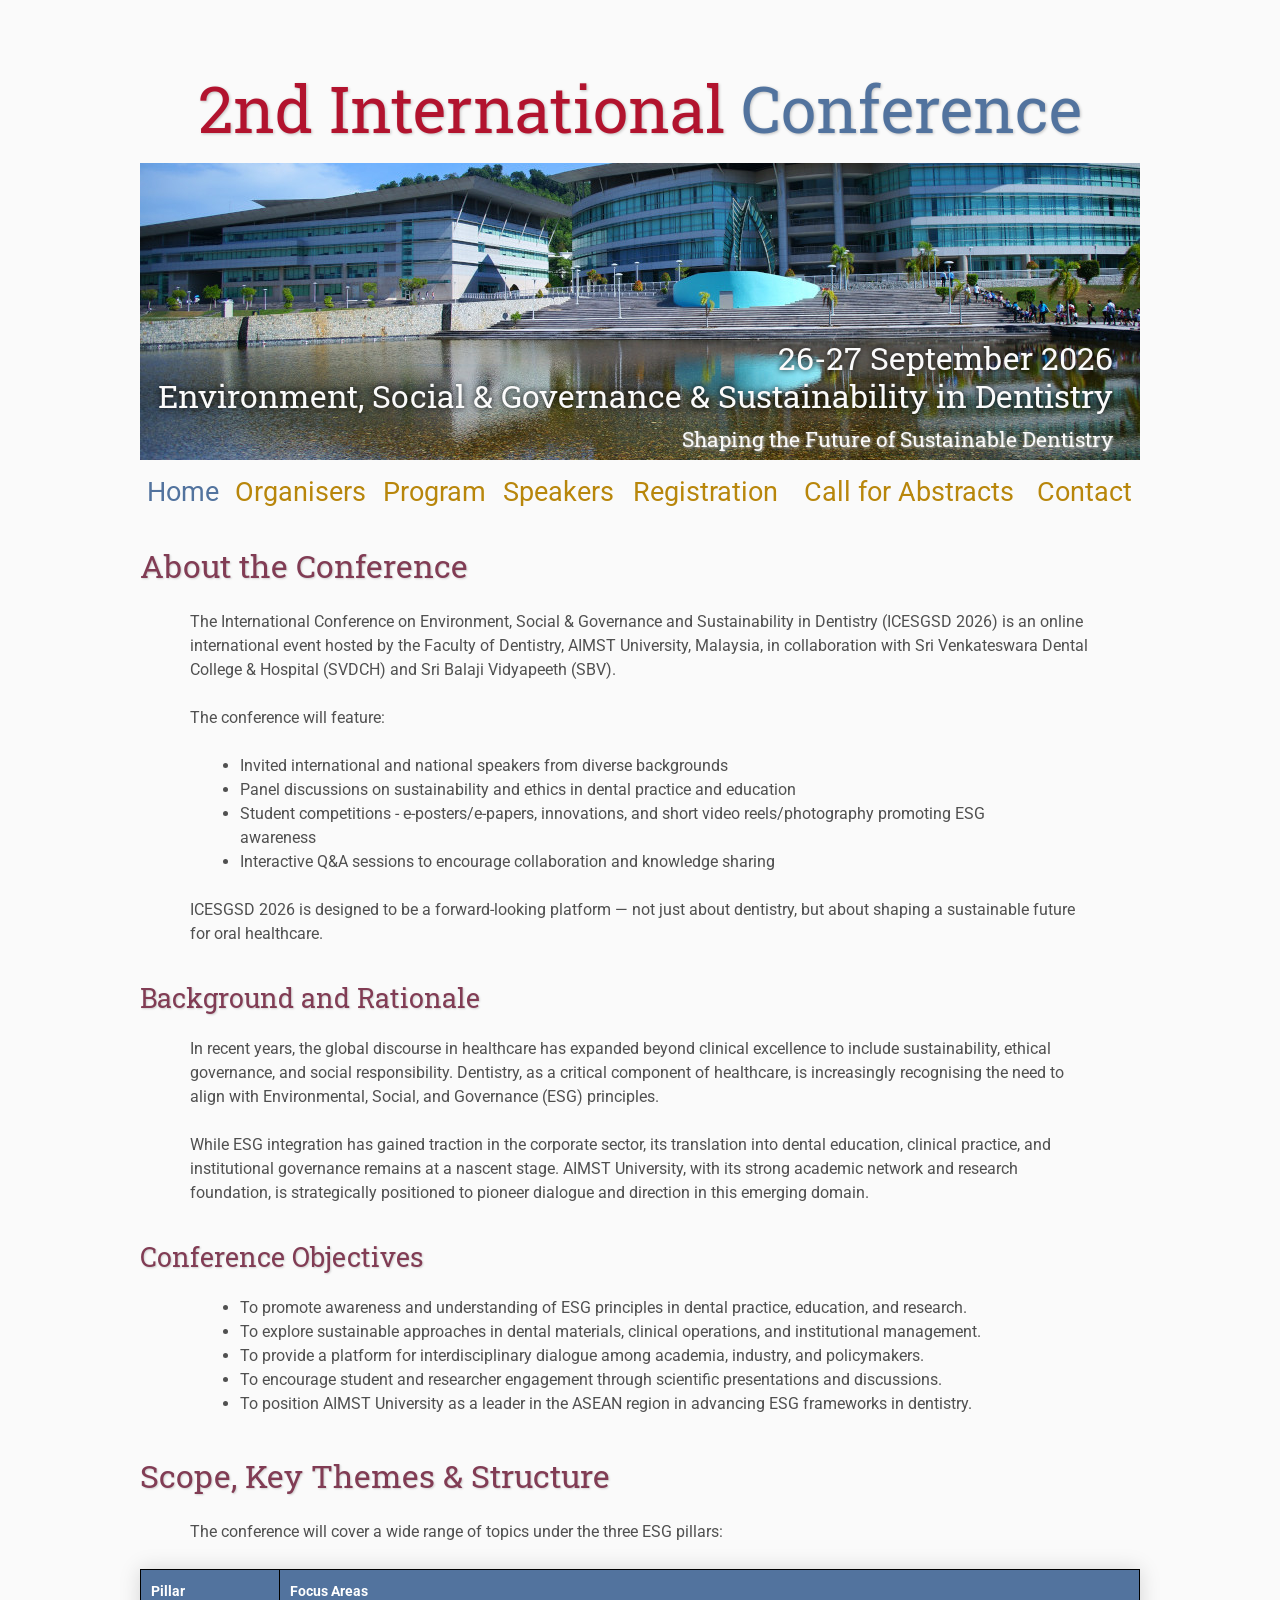
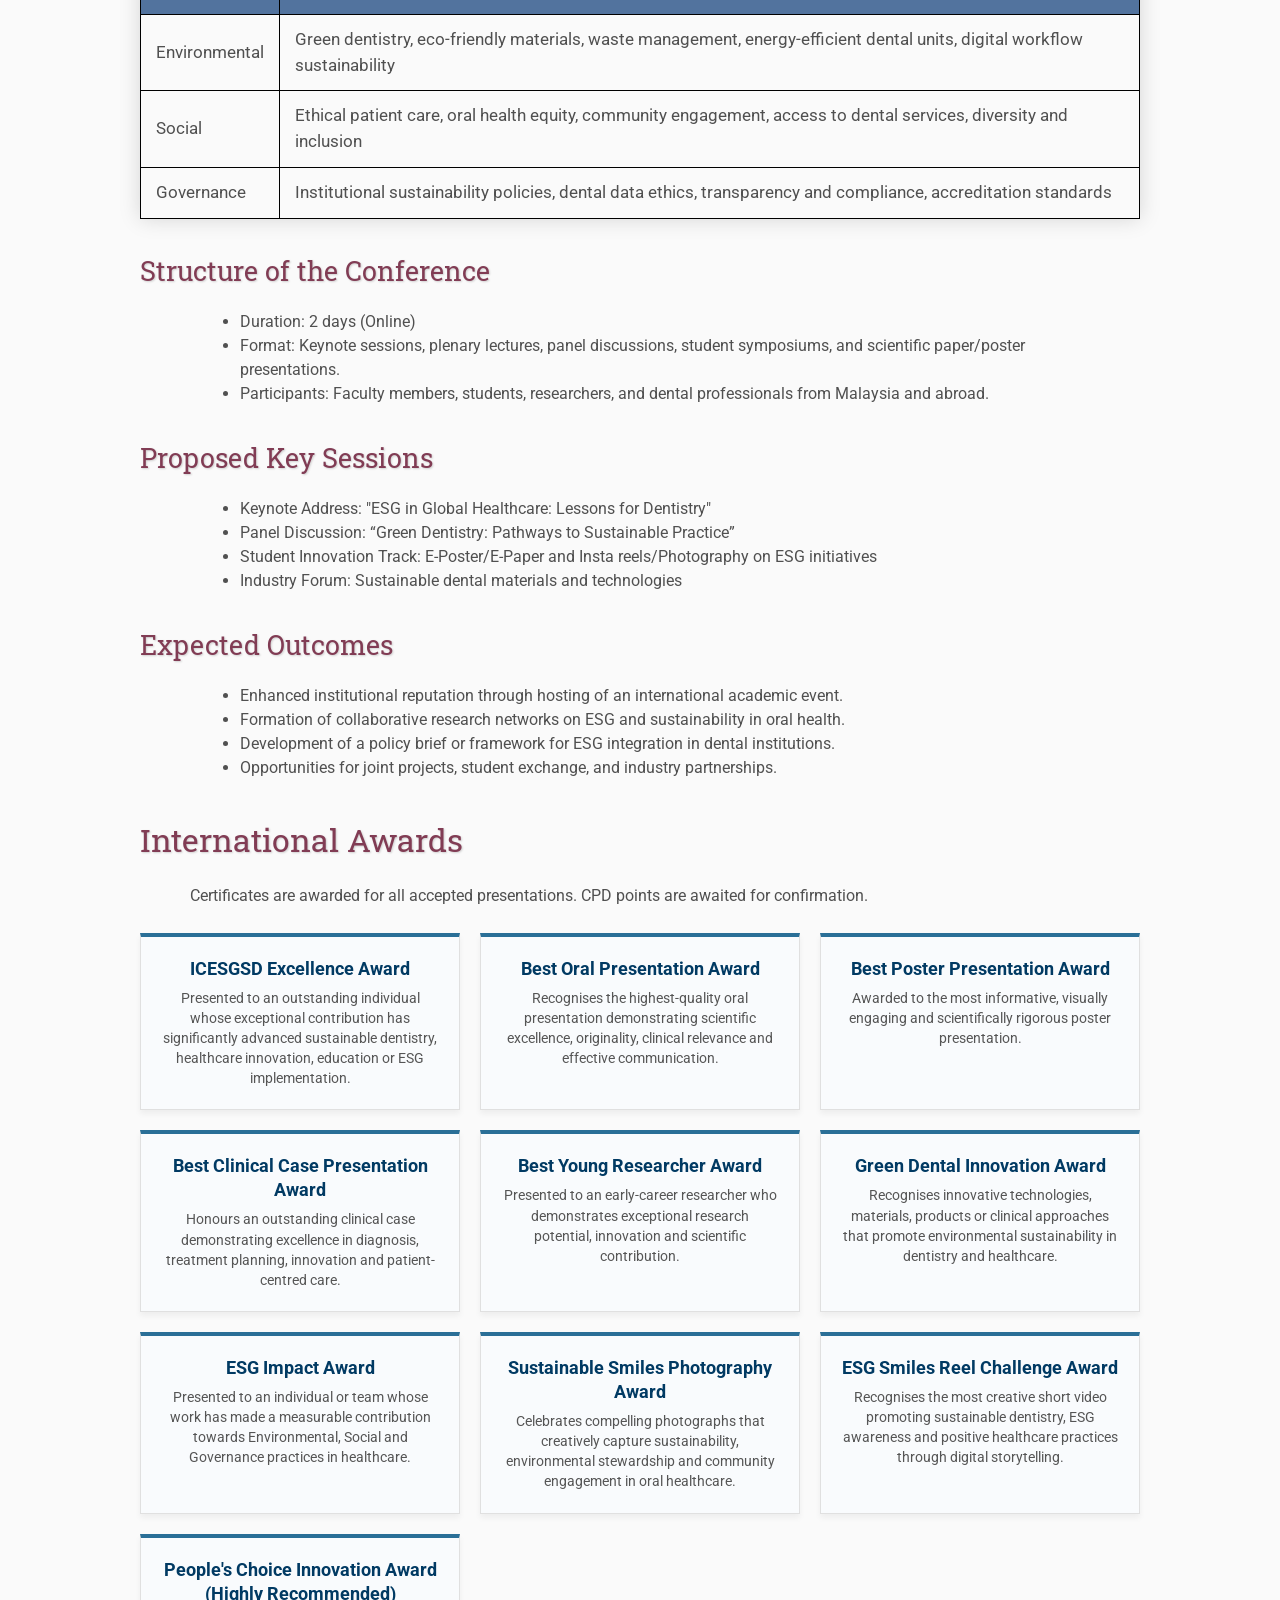
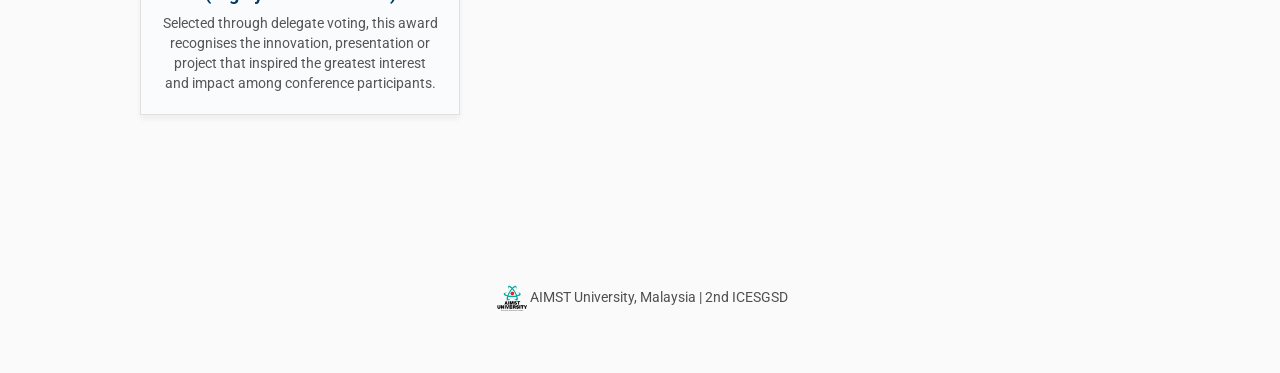
==== index.html @ 5d9b31de "Add files via upload" ====
<!DOCTYPE html>
<html lang='en'>

<head>
    <base href=".">
    <link rel="shortcut icon" type="image/png" href="assets/aimst logo favicon.png"/>
    <link rel="stylesheet" type="text/css" media="all" href="assets/main.css"/>
    <meta name="description" content="Conference Template">
    <meta name="resource-type" content="document">
    <meta name="distribution" content="global">
    <meta name="KeyWords" content="Conference">
    <title>Home | 2nd ICESGSD </title>
</head>

<body>

    <div class="banner">
        <img src="assets/Untitled.jpg" alt="Conference Template Banner">
        <div class="top-left">
            <span class="title1">2nd International</span><span class="title2"> Conference</span> 
        </div>
        <div class="bottom-right">
            26-27 September 2026 <br> Environment, Social & Governance & Sustainability in Dentistry <br>
            <span class="title3">Shaping the Future of Sustainable Dentistry</span>
        </div>
    </div>

    <table class="navigation">
        <tr>
            <td class="navigation">
                <a class="current"href="index.html">Home</a>
            </td>
            <td class="navigation">
                <a href="./organisers/index.html">Organisers</a>
            </td>
            <td class="navigation">
                <a href="./program/index.html">Program</a> 
            </td>
            <td class="navigation">
                <a href="./speakers/index.html">Speakers</a> 
            </td>
            <td class="navigation">
                <a href="./registration/index.html">Registration</a>
            </td>
            <td class="navigation">
                <a href="./cab/index.html">Call for Abstracts</a>
            </td>
            <td class="navigation">
                <a href="./contact/index.html">Contact</a>
            </td>
        </tr>
    </table>

    <h2>About the Conference</h2>
    <p>
        The International Conference on Environment, Social & Governance and Sustainability in Dentistry (ICESGSD 2026) is an online international event hosted by the Faculty of Dentistry, AIMST University, Malaysia, in collaboration with Sri Venkateswara Dental College & Hospital (SVDCH) and Sri Balaji Vidyapeeth (SBV).
    </p>
    <p>
        The conference will feature:
        <ul>
            <li>Invited international and national speakers from diverse backgrounds</li>
            <li>Panel discussions on sustainability and ethics in dental practice and education</li>
            <li>Student competitions - e-posters/e-papers, innovations, and short video reels/photography promoting ESG awareness</li>
            <li>Interactive Q&A sessions to encourage collaboration and knowledge sharing</li>
        </ul>
    </p>
    <p>
        ICESGSD 2026 is designed to be a forward-looking platform — not just about dentistry, but about shaping a sustainable future for oral healthcare.
    </p>

    <h3>Background and Rationale</h3>
    <p>
        In recent years, the global discourse in healthcare has expanded beyond clinical excellence to include sustainability, ethical governance, and social responsibility. Dentistry, as a critical component of healthcare, is increasingly recognising the need to align with Environmental, Social, and Governance (ESG) principles.
    </p>
    <p>
        While ESG integration has gained traction in the corporate sector, its translation into dental education, clinical practice, and institutional governance remains at a nascent stage. AIMST University, with its strong academic network and research foundation, is strategically positioned to pioneer dialogue and direction in this emerging domain.
    </p>

    <h3>Conference Objectives</h3>
    <p>
        <ul>
            <li>To promote awareness and understanding of ESG principles in dental practice, education, and research.</li>
            <li>To explore sustainable approaches in dental materials, clinical operations, and institutional management.</li>
            <li>To provide a platform for interdisciplinary dialogue among academia, industry, and policymakers.</li>
            <li>To encourage student and researcher engagement through scientific presentations and discussions.</li>
            <li>To position AIMST University as a leader in the ASEAN region in advancing ESG frameworks in dentistry.</li>
        </ul>
    </p>

    <h2>Scope, Key Themes & Structure</h2>
    <p>The conference will cover a wide range of topics under the three ESG pillars:</p>

    <div>
        <table class="styled-table"S>
            <tr>
                <th>Pillar</th>
                <th>Focus Areas</th>
            </tr>
            <tr>
                <td>Environmental</td>
                <td>Green dentistry, eco-friendly materials, waste management, energy-efficient dental units, digital workflow sustainability</td>
            </tr>
            <tr>
                <td>Social</td>
                <td>Ethical patient care, oral health equity, community engagement, access to dental services, diversity and inclusion</td>
            </tr>
            <tr>
                <td>Governance</td>
                <td>Institutional sustainability policies, dental data ethics, transparency and compliance, accreditation standards</td>
            </tr>
        </table>
    </div>

    <h3>Structure of the Conference</h3>
    <ul>
        <li>Duration: 2 days (Online)</li>
        <li>Format: Keynote sessions, plenary lectures, panel discussions, student symposiums, and scientific paper/poster presentations.</li>
        <li>Participants: Faculty members, students, researchers, and dental professionals from Malaysia and abroad.</li>
    </ul>

    <h3>Proposed Key Sessions</h3>
    <ul>
        <li>Keynote Address: "ESG in Global Healthcare: Lessons for Dentistry"</li>
        <li>Panel Discussion: “Green Dentistry: Pathways to Sustainable Practice”</li>
        <li>Student Innovation Track: E-Poster/E-Paper and Insta reels/Photography on ESG initiatives</li>
        <li>Industry Forum: Sustainable dental materials and technologies</li>
    </ul>

    <h3>Expected Outcomes</h3>
    <ul>
        <li>Enhanced institutional reputation through hosting of an international academic event.</li>
        <li>Formation of collaborative research networks on ESG and sustainability in oral health.</li>
        <li>Development of a policy brief or framework for ESG integration in dental institutions.</li>
        <li>Opportunities for joint projects, student exchange, and industry partnerships.</li>
    </ul>

    <h2>International Awards</h2>

    <p>Certificates are awarded for all accepted presentations. CPD points are awaited for confirmation.</p>

    <!-- Start Awards Grid -->
    <div class="awards-grid">
        <div class="award-box">
            <div class="award-title">ICESGSD Excellence Award</div>
            <div class="award-desc">Presented to an outstanding individual whose exceptional contribution has significantly advanced sustainable dentistry, healthcare innovation, education or ESG implementation.</div>
        </div>
        <div class="award-box">
            <div class="award-title">Best Oral Presentation Award</div>
            <div class="award-desc">Recognises the highest-quality oral presentation demonstrating scientific excellence, originality, clinical relevance and effective communication.</div>
        </div>
        <div class="award-box">
            <div class="award-title">Best Poster Presentation Award</div>
            <div class="award-desc">Awarded to the most informative, visually engaging and scientifically rigorous poster presentation.</div>
        </div>
        <div class="award-box">
            <div class="award-title">Best Clinical Case Presentation Award</div>
            <div class="award-desc">Honours an outstanding clinical case demonstrating excellence in diagnosis, treatment planning, innovation and patient-centred care.</div>
        </div>
        <div class="award-box">
            <div class="award-title">Best Young Researcher Award</div>
            <div class="award-desc">Presented to an early-career researcher who demonstrates exceptional research potential, innovation and scientific contribution.</div>
        </div>
        <div class="award-box">
            <div class="award-title">Green Dental Innovation Award</div>
            <div class="award-desc">Recognises innovative technologies, materials, products or clinical approaches that promote environmental sustainability in dentistry and healthcare.</div>
        </div>
        <div class="award-box">
            <div class="award-title">ESG Impact Award</div>
            <div class="award-desc">Presented to an individual or team whose work has made a measurable contribution towards Environmental, Social and Governance practices in healthcare.</div>
        </div>
        <div class="award-box">
            <div class="award-title">Sustainable Smiles Photography Award</div>
            <div class="award-desc">Celebrates compelling photographs that creatively capture sustainability, environmental stewardship and community engagement in oral healthcare.</div>
        </div>
        <div class="award-box">
            <div class="award-title">ESG Smiles Reel Challenge Award</div>
            <div class="award-desc">Recognises the most creative short video promoting sustainable dentistry, ESG awareness and positive healthcare practices through digital storytelling.</div>
        </div>
        <div class="award-box">
            <div class="award-title">People's Choice Innovation Award (Highly Recommended)</div>
            <div class="award-desc">Selected through delegate voting, this award recognises the innovation, presentation or project that inspired the greatest interest and impact among conference participants.</div>
        </div>
    </div>
    <!-- End Awards Grid -->

    
    <footer>
        <img src="./assets/aimst logo.png" alt="Conference Logo" style="width: 30px; height: 30px; vertical-align: middle; margin-left: 5px;">
        AIMST University, Malaysia | 2nd ICESGSD
        <!-- &nbsp;|&nbsp; Design by <a href="https://github.com/mikepierce">Mike Pierce</a> -->
    </footer>

</body>
</html>
---- assets/main.css ----
/* main.css */

@import url("https://fonts.googleapis.com/css?family=Roboto%7CRoboto+Slab");

* {
  border: 0;
  font: inherit;
  font-size: 1em;
  margin: 0;
  padding: 0;
  vertical-align: baseline;
}

body {
  background-color: #fafafa;
  background-size: cover;
  background-attachment: fixed;
  color: #505050;
  text-align: left;
  font-family: "Roboto", sans-serif;
  font-size: 1em;
  line-height: 1.5em;
  margin: 60px auto;
  width: 1000px;
}

a {
  color: #b8860b;
  text-decoration: none;
}
a.current {
  color: #52739e;
}
a.current:hover {
  color: #e82945;
}
a:hover {
  color: #b2132e;
}
a:active {
  color: #e82945;
}
h1,
h2,
h3,
h4 {
  clear: left;
  color: #813c54;
  margin: 1.5em 0em 1em 0em;
  font-family: "Roboto Slab", serif;
  text-shadow: 1px 1px 2px #d0d0d0;
}
h1 {
  font-size: 2.67em;
}
h2 {
  font-size: 2em;
}
h3 {
  font-size: 1.67em;
}
h4 {
  font-size: 1.33em;
}
p {
  list-style: none;
  margin: 24px auto 24px auto;
  padding: 0px;
  width: 900px;
  text-align: left;
}
li a,
p a {
  text-decoration: underline;
  text-decoration-color: #b8860b;
}
ul {
  /* list-style: none; */
  margin: 24px auto 24px auto;
  padding: 0px;
  width: 800px;
  text-align: left;
}
ul li {
  /* list-style: none; */
  margin: 0px auto 0px auto;
  padding: 0px;
  text-align: left;
}
i,
em {
  font-style: italic;
}
b,
strong {
  font-weight: bold;
}
sup {
  vertical-align: super;
  font-size: 0.8em;
  line-height: 0;
}
sub {
  vertical-align: sub;
  font-size: 0.8em;
  line-height: 0;
}
table {
  width: 1000px;
  margin: 12px auto 24px auto;
  float: center;
  /* UNCOMMENT THIS FOR DEBUGGING THE ALIGNMENT */
  /*border: 1px solid black;*/
}
th,
td {
  text-align: left;
  /* UNCOMMENT THIS FOR DEBUGGING THE ALIGNMENT */
  /*border: 1px solid black;*/
}

/* Website Banner */
.banner {
  position: relative;
  font-family: "Roboto Slab", serif;
}
.top-left {
  font-size: 4em;
  color: #505050;
  background: #fafafa;
  text-align: center;
  width: 1000px;
  height: 67px;
  position: absolute;
  padding: 36px 0 0 0;
  top: 0px;
}
.bottom-right {
  font-size: 2em;
  color: #fafafa;
  line-height: 1.2em;
  width: auto;
  height: 100px;
  padding: 0px 27px 27px 0px;
  text-align: right;
  position: absolute;
  bottom: 0px;
  right: 0px;
  text-shadow: 0px 0px 6px #000000;
}

/* Conference Title Logo */
.title1 {
  color: #b2132e;
  text-shadow: 1px 1px 3px #c0c0c0;
}
.title2 {
  color: #52739e;
  text-shadow: 1px 1px 3px #c0c0c0;
}
.title3 {
  /* color: #52739e; */
  text-shadow: 1px 1px 3px #c0c0c0;
  font-size: 0.67em;
}
.year {
  color: #505050;
  font-size: 0.67em;
  font-weight: lighter;
}

/* Navigation Links (Home, Registration, etc) */
table.navigation {
  width: 1000px;
  /* font-size: 0.91em; */
  /* text-align: center; */
  /* position: flex; */
}
td.navigation {
  font-size: 1.67em;
  white-space: nowrap;
  /* width: 20%; */
  text-align: center;
  vertical-align: middle;
  padding: 0px 0px 0px 0px;
}

/* Sponsor Images */
table.sponsors {
  width: 800px;
}
td.sponsor {
  white-space: nowrap;
  width: 33%;
  text-align: center;
  vertical-align: middle;
  padding: 0px 0px 0px 0px;
}
td.sponsor img {
  width: 100%;
}

/* The Table on the Program Page */
td.room {
  padding: 4px 12px 4px 4px;
  width: 90%;
  vertical-align: bottom;
  font-size: 1.67em;
  color: #52739e;
  height: 32px;
}
td.date {
  white-space: nowrap;
  width: 130px;
  text-align: right;
  vertical-align: top;
  padding: 4px 16px 0px 0px;
}
td.title {
  padding: 4px 12px 4px 4px;
  width: 90%;
  vertical-align: top;
  font-size: 1.25em;
  color: #813c54;
  height: 32px;
  font-family: "Roboto Slab", serif;
  text-shadow: 1px 1px 2px #d0d0d0;
}
td.title-special {
  padding: 4px 12px 4px 4px;
  width: 90%;
  vertical-align: top;
  font-size: 1.25em;
  color: #52739e;
  height: 32px;
  font-family: "Roboto Slab", serif;
  text-shadow: 1px 1px 2px #d0d0d0;
}
td.speaker {
  padding: 4px 12px 4px 4px;
  font-style: italic;
  font-size: 1em;
  max-height: 999999px;
}
td.abstract {
  padding: 4px 12px 12px 4px;
  font-size: 1em;
  font-weight: bold;
  max-height: 999999px;
}
td.abstract img {
  display: block;
  margin: 4px auto 8px auto;
}
table.plenary {
  padding-top: 8px;
  background: #ffffff;
}

/* Registration and Directions iframes and Images */
/* iframe.registration {
  display: block;
  margin: 1em auto 2em auto;
  width: 700px;
  height: 1400px;
  border: none;
}
iframe.directions {
  display: block;
  margin: 1em auto 2em auto;
  width: 800px;
  height: 400px;
  border: none;
} */
/* img.center {
  display: block;
  width: 67%;
  margin: 1em auto 2em auto;
} */

footer {
  font-size: 0.875em;
  margin-top: 12em;
  text-align: center;
}

/* Contact Main Container */
.contact-container {
  max-width: 1000px;
  margin: 2.5rem auto;
  padding: 0 1.5rem;
}

/* Card Layout */
.contact-grid {
  display: grid;
  grid-template-columns: repeat(auto-fit, minmax(320px, 1fr));
  gap: 1.5rem;
  margin-bottom: 2.5rem;
}

.contact-card {
  /* background: #ffffff; */
  /* border-radius: 12px; */
  padding: 1.75rem;
  /* box-shadow: var(--shadow); */
  border: 1px solid #e2e8f0;
  transition:
    transform 0.2s ease,
    box-shadow 0.2s ease;
}

.contact-card:hover {
  /* transform: translateY(-3px); */
  /* box-shadow: var(--shadow-hover); */
}

.card-header {
  display: flex;
  align-items: center;
  gap: 0.75rem;
  margin-bottom: 1rem;
  padding-bottom: 0.75rem;
  border-bottom: 1px solid #e2e8f0;
}

.card-header i {
  font-size: 1.25rem;
  color: #0e6251;
  background: #e8f8f5;
  padding: 0.6rem;
  border-radius: 50%;
}

.card-header h3 {
  font-size: 1.35rem;
  color: #0e6251;
}

.person-name {
  font-size: 1.1rem;
  font-weight: 600;
  margin-bottom: 1rem;
  color: #1a252f;
}

/* Buttons & Action Links */
.btn-group {
  display: flex;
  flex-direction: column;
  gap: 0.75rem;
  margin-top: 1rem;
}

.btn {
  display: inline-flex;
  align-items: center;
  justify-content: center;
  gap: 0.5rem;
  padding: 0.7rem 1.2rem;
  border-radius: 8px;
  font-weight: 500;
  text-decoration: none;
  font-size: 0.9rem;
  transition:
    background 0.2s ease,
    transform 0.1s ease;
}

.btn:active {
  transform: scale(0.98);
}

.btn-whatsapp {
  background-color: #25d366;
  color: white;
}

.btn-whatsapp:hover {
  background-color: #20ba5a;
  color: white;
}

.btn-primary {
  background-color: #0e6251;
  color: white;
}

.btn-primary:hover {
  background-color: #117a65;
  color: white;
}

.btn-outline {
  border: 1px solid #0e6251;
  color: #0e6251;
  background: transparent;
}

.btn-outline:hover {
  background-color: #e8f8f5;
}

/* Detail List */
.info-list {
  list-style: none;
  /* display: flex; */
  flex-direction: column;
  gap: 0.75rem;
  font-size: 1rem;
}

.info-list li {
  display: flex;
  align-items: flex-start;
  gap: 0.75rem;
  margin-bottom: 15px;
}

.info-list li i {
  /* color: #0e6251; */
  color: #000000;
  margin-top: 0.25rem;
  width: 16px;
}

.info-list a {
  color: #117a65;
  text-decoration: none;
  word-break: break-all;
}

.info-list a:hover {
  text-decoration: underline;
}

/* Social Icons */
.social-section {
  padding: 1.5rem;
  text-align: center;
  /* border: 1px solid var(--border-color); */
  /* box-shadow: var(--shadow); */
  margin-bottom: 2rem;
}

.social-section h4 {
  margin-bottom: 1rem;
  color: var(--text-main);
}

.social-links {
  display: flex;
  justify-content: center;
  gap: 1rem;
  flex-wrap: wrap;
}

.social-icon {
  width: 40px;
  height: 40px;
  border-radius: 50%;
  background: #f1f5f9;
  color: #000000;
  display: flex;
  align-items: center;
  justify-content: center;
  text-decoration: none;
  transition: all 0.2s ease;
}

.social-icon:hover {
  background: #0e6251;
  color: white;
  transform: translateY(-2px);
}

/* Table homepage */
.styled-table {
  border-collapse: collapse;
  border: 1.5px solid #000000;
  margin: 25px 0;
  font-size: 0.9em;
  /* font-family: sans-serif; */
  min-width: 400px;
  box-shadow: 0 0 20px rgba(0, 0, 0, 0.15);
}

.styled-table th {
  padding: 10px 10px;
  background-color: #52739e;
  color: #ffffff;
  text-align: left;
  font-weight: bold;
  border-right: 1.5px solid #000000;
}

.styled-table td {
  padding: 12px 15px;
  border: 1px solid #000000;
  vertical-align: middle;
  font-size: 1.2em;
  line-height: 1.5;
  border-collapse: collapse;
}

:root {
  --primary: #0d5c46; /* Deep ESG Green */
  --primary-accent: #0f766e; /* Teal Highlight */
  --primary-light: #f0fdf4; /* Light Mint Background */
  --text-main: #1f2937; /* Dark Charcoal Body Text */
  --text-muted: #6b7280; /* Muted Grey Text */
  --bg-gradient: linear-gradient(135deg, #f8fafc 0%, #edf7f4 100%);
  --card-bg: #ffffff;
  --shadow-sm:
    0 4px 6px -1px rgba(0, 0, 0, 0.05), 0 2px 4px -2px rgba(0, 0, 0, 0.05);
  --shadow-lg:
    0 10px 25px -5px rgba(13, 92, 70, 0.12), 0 8px 10px -6px rgba(0, 0, 0, 0.04);
  --radius: 16px;
}

/* Box Organiser */
.container {
  max-width: 1000px;
  width: 100%;
}

.vertical-cards {
  display: flex;
  flex-direction: column;
  gap: 20px;
}

.card {
  background: var(--card-bg);
  /* border-radius: var(--radius); */
  padding: 20px;
  /* box-shadow: var(--shadow-sm); */
  border: 1px solid rgba(226, 232, 240, 0.8);
  position: relative;
  overflow: hidden;
  transition: all 0.3s cubic-bezier(0.16, 1, 0.3, 1);
}

.card::before {
  content: "";
  position: absolute;
  top: 0;
  left: 0;
  width: 5px;
  height: 100%;
  background: var(--primary);
  opacity: 0.8;
  transition: width 0.3s ease;
}

.card:hover {
  /* transform: translateY(-4px); */
  /* box-shadow: var(--shadow-lg); */
  border-color: rgba(13, 92, 70, 0.2);
}

.card:hover::before {
  width: 8px;
}

/* Card Layout Structure */
.card-header {
  display: flex;
  justify-content: space-between;
  align-items: flex-start;
}

.institution-name {
  font-size: 1.25rem;
  font-weight: 700;
  color: #0f172a;
  line-height: 1.3;
}

.badge {
  font-size: 0.75rem;
  font-weight: 700;
  padding: 4px 12px;
  border-radius: 2px;
  white-space: nowrap;
  /* text-transform: uppercase; */
  letter-spacing: 0.5px;
}

.badge-primary {
  background-color: var(--primary-light);
  color: var(--primary);
  border: 1px solid rgba(13, 92, 70, 0.2);
}

.badge-secondary {
  background-color: #f1f5f9;
  color: #475569;
  border: 1px solid #cbd5e1;
}

.card-description {
  font-size: 1em;
  /* line-height: 1.6; */
  /* color: #4b5563; */
  margin-bottom: 20px;
}

/* Team Organisers */
.body-committee {
  display: flex;
  justify-content: last baseline;
  align-items: center;
  min-height: 40vh;
  padding: 20px;
}

.container-committee {
  display: flex;
  flex-direction: column;
  gap: 35px;
  width: 100%;
  max-width: 800px;
  min-width: 550px;
}

/* Individual Profile Card Container */
.profile-card {
  position: relative;
  display: flex;
  align-items: center;
  height: 160px;
}

/* Circular Image Wrapper */
.avatar-wrapper {
  position: absolute;
  left: 0;
  top: 50%;
  transform: translateY(-50%);
  width: 160px;
  height: 160px;
  border-radius: 50%;
  background: #0072ff; /* Matches the vibrant blue accent border */
  padding: 5px; /* Creates the outer border effect */
  z-index: 2;
  box-shadow: 0 4px 10px rgba(0, 0, 0, 0.15);
}

.avatar-wrapper img {
  width: 100%;
  height: 100%;
  border-radius: 50%;
  object-fit: cover;
  display: block;
}

/* Banner Card */
.card-banner {
  position: relative;
  margin-left: 80px; /* Offset to allow circle to overlap */
  width: calc(100% - 70px);
  padding: 15px 20px 15px 100px;
  height: 83%;
  /* Gradient background from bright blue to rich purple */
  background: linear-gradient(135deg, #0072ff 0%, #3a00b0 50%, #6f00ab 100%);
  /* background: inherit; */
  border: 4px solid #0072ff;
  /* border-top-left-radius: 80px; */
  /* border-bottom-left-radius: 80px; */
  border-top-right-radius: 6px;
  border-bottom-right-radius: 6px;
  color: #ffffff;
  display: flex;
  flex-direction: column;
  justify-content: center;
  box-shadow: 0 8px 20px rgba(0, 0, 0, 0.12);
}

/* Typography Styles */
.card-banner h2 {
  font-size: 1.4rem;
  /* font-weight: 700; */
  /* line-height: 1.1; */
  margin-bottom: 2px;
  /* letter-spacing: 0.3px; */
  color: #fafafa;
}

.card-banner .subtitle {
  font-size: 0.95rem;
  /* font-weight: 400; */
  opacity: 0.9;
  /* margin-bottom: 8px; */
}

.card-banner .description {
  font-size: 1em;
  line-height: 1.35;
  opacity: 0.85;
  font-weight: 400;
}

/* --- Main Container Scientific Committee --- */
.main-container {
  max-width: 1100px; /* Adjust based on your overall page width */
  margin: 0 auto; /* Centers the section on the page */
  padding: 20px;
}

/* --- CSS Grid Layout --- */
.committee-grid {
  display: grid;
  grid-template-columns: repeat(4, 1fr);
  gap: 30px;
}

/* --- Individual Member Card --- */
.member-card {
  background-color: #ffffff;
  border: 1px solid #e0e0e0; /* Light gray border */
  border-radius: 8px; /* Rounded corners for the card */
  overflow: hidden; /* Ensures contents don't spill past rounded corners */
  box-shadow: 0 4px 8px rgba(0, 0, 0, 0.05); /* Subtle shadow */
  /* transition: transform 0.2s ease; */
}

/* Add a slight lift effect on hover */
.member-card:hover {
  /* transform: translateY(-5px); */
}

/* --- Blue Header Frame --- */
.card-header-frame {
  background-color: #4169e1; /* Royal Blue color from the image */
  padding: 20px; /* Spacing around the image */
  display: flex;
  justify-content: center; /* Centers the photo horizontally */
  align-items: center; /* Centers the photo vertically */
}

.header-name {
  color: #000000; /* Black text for the name */
  font-size: 20px;
  font-weight: bold;
  margin-top: 10px; /* Space between the photo and the name */
  text-align: center; /* Centers the name below the photo */
}

/* --- Member Photo --- */
.card-header-frame img {
  width: 150px; /* Fixed width as shown in example */
  height: 150px; /* Fixed height to create the vertical rectangle */
  object-fit: cover; /* Ensures photo scales correctly without distorting */
  border: 4px solid #ffffff; /* White border around the photo */
  border-radius: 50%; /* Slight rounding of the photo itself */
  display: block;
}

/* --- Member Details (Text Area) --- */
.card-details {
  padding: 20px;
  text-align: center; /* Centers all text below the photo */
}

/* --- Text Styling (Matching image) --- */
.member-name {
  font-size: 18px;
  font-weight: bold;
  margin: 0 0 8px 0; /* Bold top margin, small bottom margin */
  color: #000000;
}

.member-name-special {
  font-size: 16px;
  font-weight: bold;
  margin: 0 0 8px 0; /* Bold top margin, small bottom margin */
  color: #000000;
}

.member-institution {
  font-size: 16px;
  margin: 0;
  color: #666666; /* Slightly lighter gray text */
}

/* Speaker Section */
.speakers-section {
  max-width: 1000px;
  margin: 0 auto;
  /* padding: 5rem 1.5rem; */
}

.group {
  margin-bottom: 4.5rem;
}

.group-label {
  font-size: 1.1rem;
  font-weight: 600;
  color: #0f172a;
  margin-bottom: 2rem;
  display: flex;
  align-items: center;
  gap: 1rem;
}

.group-label::after {
  content: "";
  flex: 1;
  height: 1px;
  background: #f1f5f9;
}

/* Avatar Containers */
.avatar {
  border-radius: 50%;
  object-fit: cover;
  flex-shrink: 0;
  background-color: #e2e8f0;
}

/* Plenary Layout (Horizontal / Featured) */
.plenary-grid {
  display: grid;
  grid-template-columns: repeat(auto-fit, minmax(420px, 1fr));
  gap: 2.5rem;
}

.plenary-card {
  display: flex;
  gap: 1.5rem;
  /* align-items: center; */
  align-items: flex-start;
  /* background: #f8fafc; */
  padding: 1.5rem;
  /* border-radius: 16px; */
  transition:
    transform 0.2s ease,
    box-shadow 0.2s ease;
  border: 1px solid rgba(226, 232, 240, 0.8);
}

.plenary-card.co-presenter-card .avatars {
  position: relative; /* For positioning the avatars */
  margin-right: 20px; /* Space between avatars and details */
}

.plenary-card.co-presenter-card .avatar {
  border-radius: 50%; /* Make them circular */
  width: 110px; /* Adjust as needed */
  height: 110px; /* Adjust as needed */
  border: 2px solid white; /* Add a border to separate them slightly */
}

.plenary-card.co-presenter-card .main-avatar {
  position: relative; /* Positioned relative to the avatars container */
  z-index: 1; /* Main avatar on top */
}

.plenary-card.co-presenter-card .secondary-avatar {
  position: absolute; /* Positioned absolutely within the avatars container */
  bottom: -125px; /* Shift down slightly */
  right: -2px; /* Shift right slightly */
  z-index: 0; /* Secondary avatar below the main one */
}

.plenary-card:hover {
  transform: translateY(-2px);
  box-shadow: 0 10px 25px -5px rgba(0, 0, 0, 0.05);
}

.plenary-card .avatar {
  width: 110px;
  height: 110px;
}

.standard-grid {
  display: grid;
  grid-template-columns: repeat(auto-fill, minmax(280px, 1fr));
  gap: 2.5rem 2rem;
}

.speaker-item {
  display: flex;
  gap: 1.25rem;
  align-items: flex-start;
}

.speaker-item .avatar {
  width: 72px;
  height: 72px;
}

/* Shared Content Styles */
.speaker-details {
  display: flex;
  flex-direction: column;
}

.speaker-name {
  font-size: 1.05rem;
  font-weight: 600;
  color: #0f172a;
  margin: 0;
  line-height: 1.3;
}

.speaker-affiliation {
  font-size: 0.85rem;
  color: #64748b;
  margin-top: 0.2rem;
}

.talk-title {
  font-size: 0.85rem;
  color: #2563eb;
  font-weight: 500;
  margin-top: 0.6rem;
  line-height: 1.4;
}

/* Grid Styles for International Awards */
.awards-grid {
  display: grid;
  grid-template-columns: repeat(auto-fit, minmax(240px, 1fr));
  gap: 20px;
  margin: 25px 0;
}

.award-box {
  border: 1px solid #e0e0e0;
  border-top: 4px solid #2a6f97; /* Theme accent color */
  /* border-radius: 8px; */
  padding: 20px;
  background-color: #f9fbfd;
  box-shadow: 0 4px 6px rgba(0, 0, 0, 0.05);
  transition:
    transform 0.2s ease,
    box-shadow 0.2s ease;
  text-align: center;
}

.award-box:hover {
  transform: translateY(-5px);
  box-shadow: 0 6px 12px rgba(0, 0, 0, 0.1);
}

.award-title {
  font-weight: bold;
  font-size: 1.1rem;
  color: #013a63;
  margin-bottom: 8px;
}

.award-desc {
  font-size: 0.9rem;
  color: #555;
  line-height: 1.4;
}

/* My hacky way of making the site mobile-friendly */
@media only screen and (max-width: 1000px) {
  h2 {
    font-size: 3em;
  }
  p {
    font-size: 1.5em;
    line-height: 1.5em;
  }
  th,
  td,
  tr {
    font-size: 1.5em;
    line-height: 1.5em;
  }
  td.date {
    font-size: 1em;
    padding-top: 0.5em;
  }
  td.navigation {
    font-size: 1.5em;
    padding: 0px 20px 0px 20px;
  }
  table.footer {
    font-size: 0.33em;
  }
}

/* Card organisers Responsive Adjustments */
@media (max-width: 600px) {
  body {
    padding: 20px 12px;
  }

  .card {
    padding: 24px;
  }

  .card-header {
    flex-direction: column;
    align-items: flex-start;
  }

  .header h1 {
    font-size: 1.5rem;
  }
  .committee-grid {
    grid-template-columns: 1fr;
  }

  table.navigation,
  table.navigation tr {
    display: flex;
    flex-direction: column;
    width: 100%;
  }

  /* Convert table cells into stacked full-width blocks */
  td.navigation {
    display: block;
    width: 100%;
    text-align: center;
    box-sizing: border-box;
  }

  /* Style links as full-width tap targets */
  td.navigation a {
    display: block;
    padding: 12px 16px;
    text-decoration: none;
    color: #333;
    border-bottom: 1px solid #eee;
    font-size: 16px;
  }

  /* Active link state */
  td.navigation a.current {
    font-weight: bold;
    background-color: #f0f0f0;
  }
}

/* Responsive adjustments */
@media (max-width: 500px) {
  .keynote-grid {
    grid-template-columns: 1fr;
  }
  .keynote-card {
    flex-direction: column;
    text-align: center;
    padding: 2rem 1.5rem;
  }
  .speaker-item {
    flex-direction: column;
    text-align: center;
    align-items: center;
  }
  .committee-grid {
    grid-template-columns: 1fr;
  }
  .awards-grid {
    grid-template-columns: repeat(2, 1fr);
  }
  .plenary-grid {
    grid-template-columns: 1fr;
    gap: 40px;
  }
  .plenary-card {
    /* gap: 10.5rem; */
    padding: 3.5rem;
    margin: 20px;
  }
  .standard-grid {
    /* grid-template-columns: 1fr; */
  }
  .contact-grid {
    grid-template-columns: 1fr;
  }
}
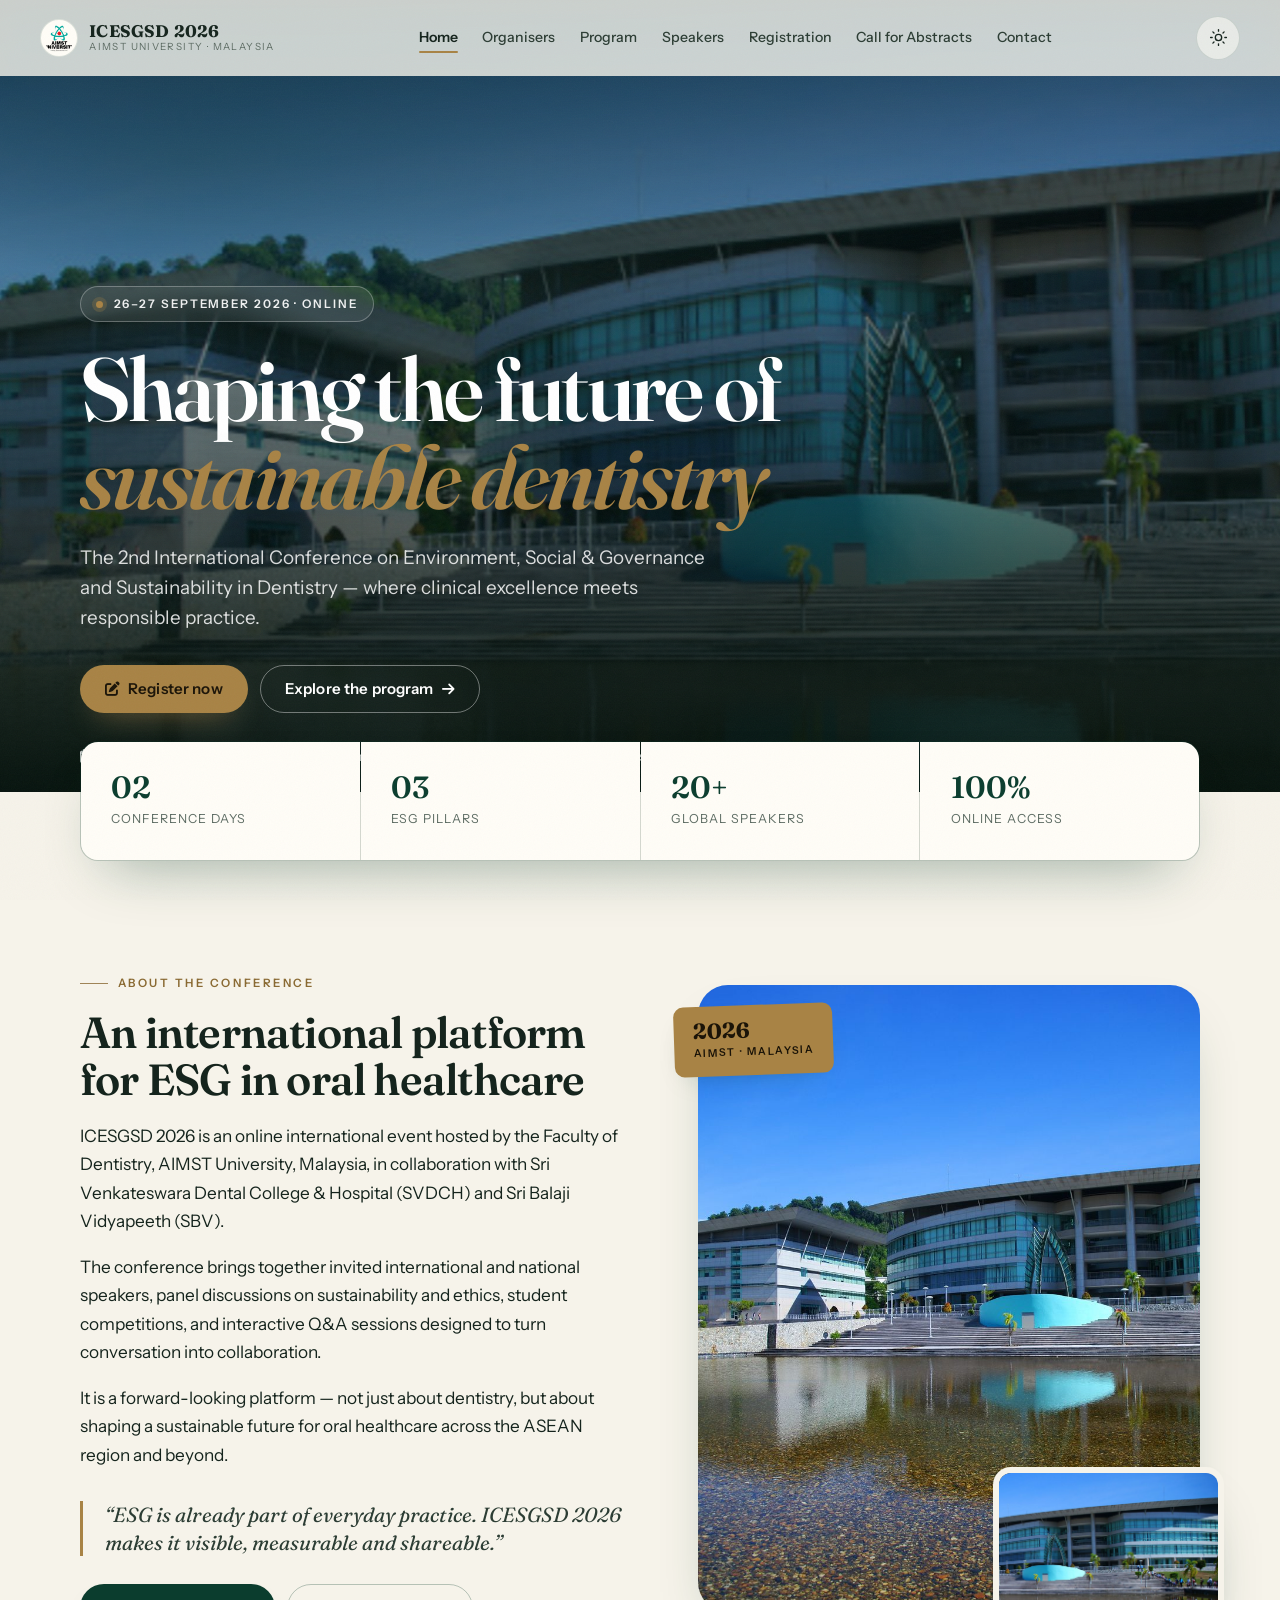
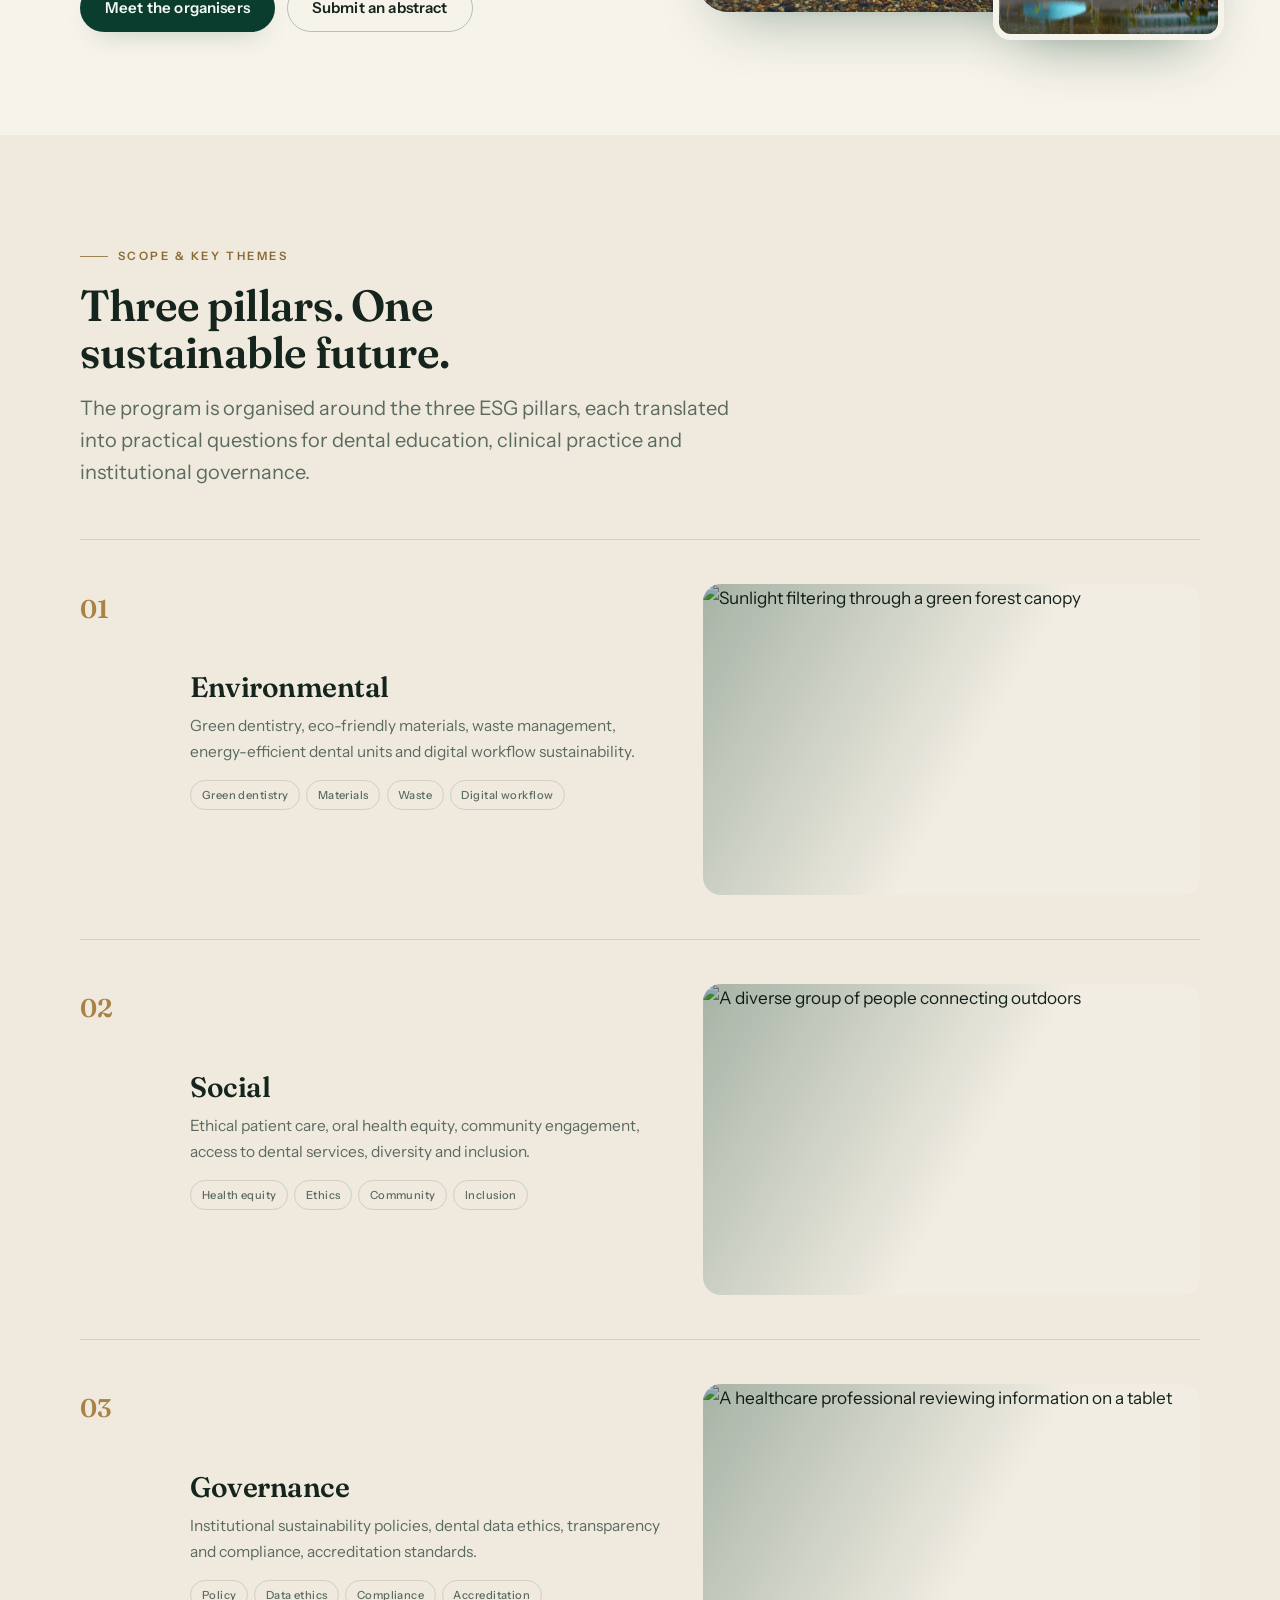
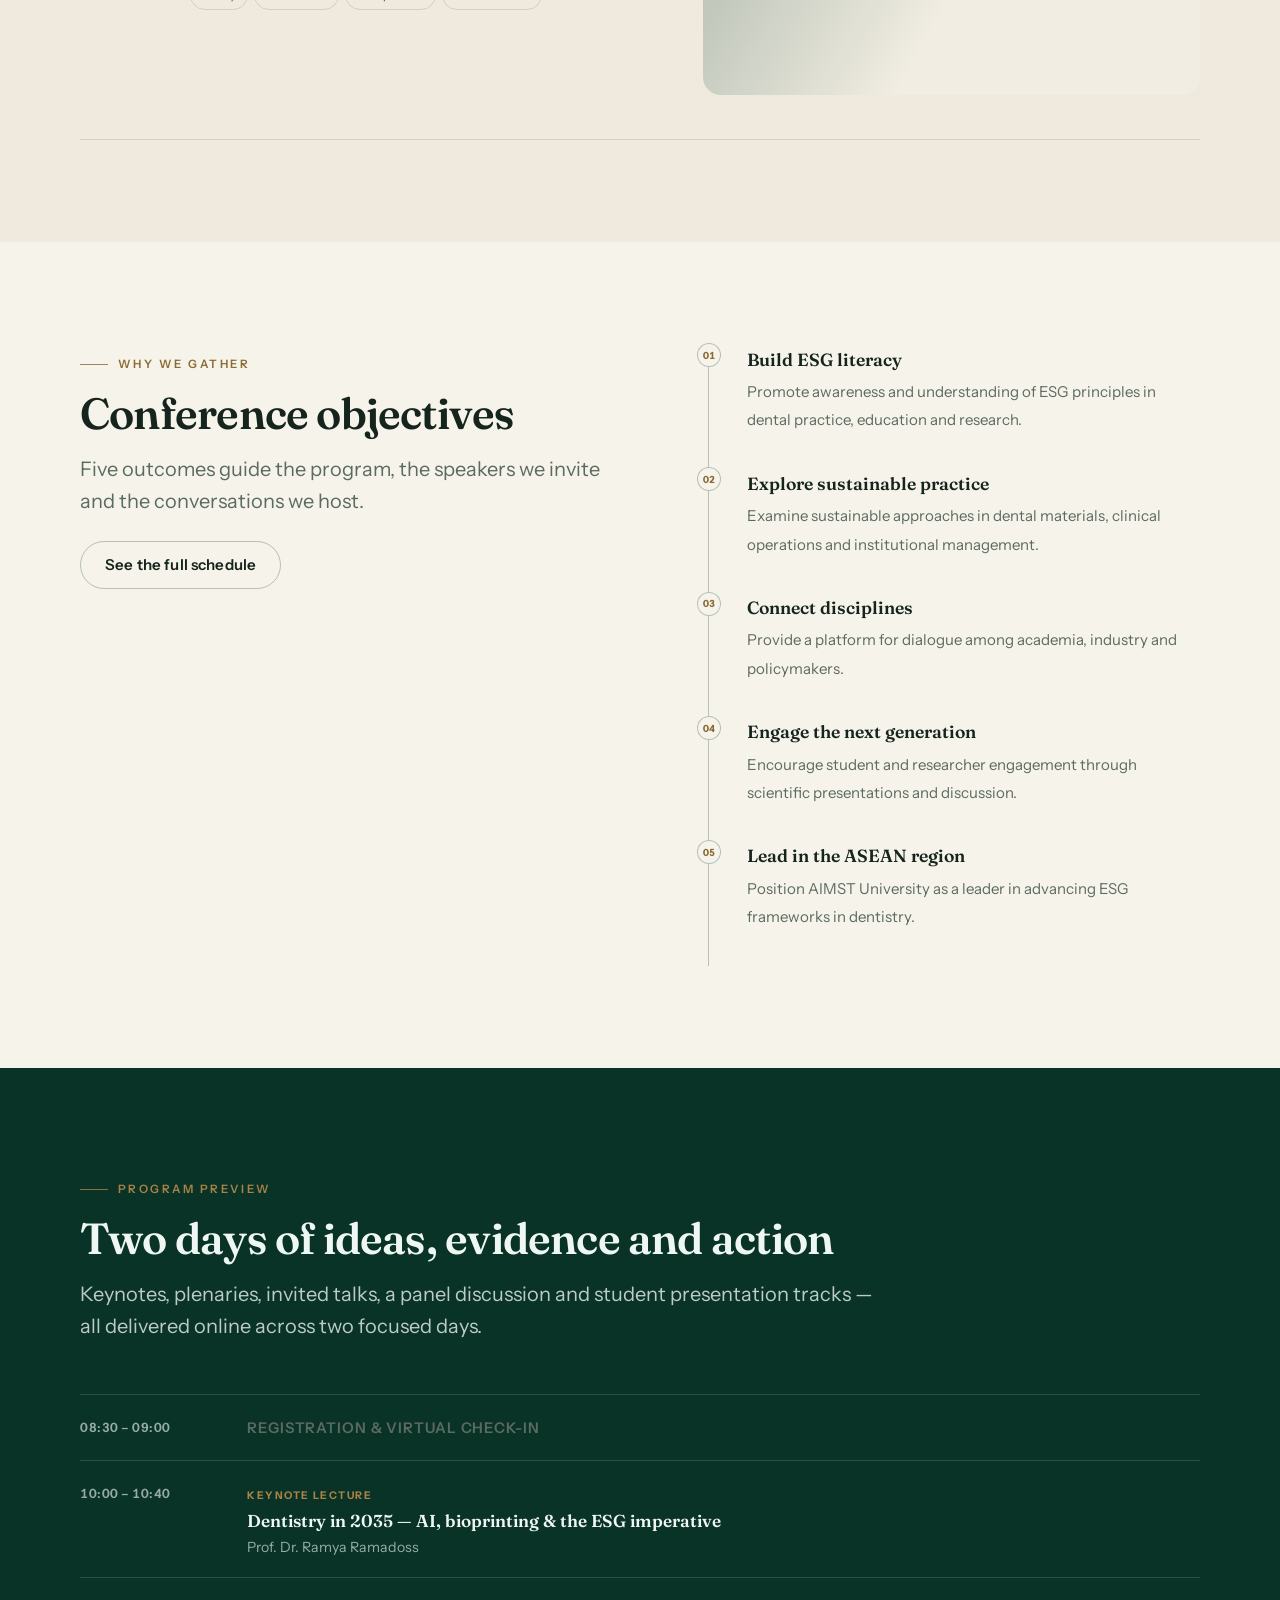
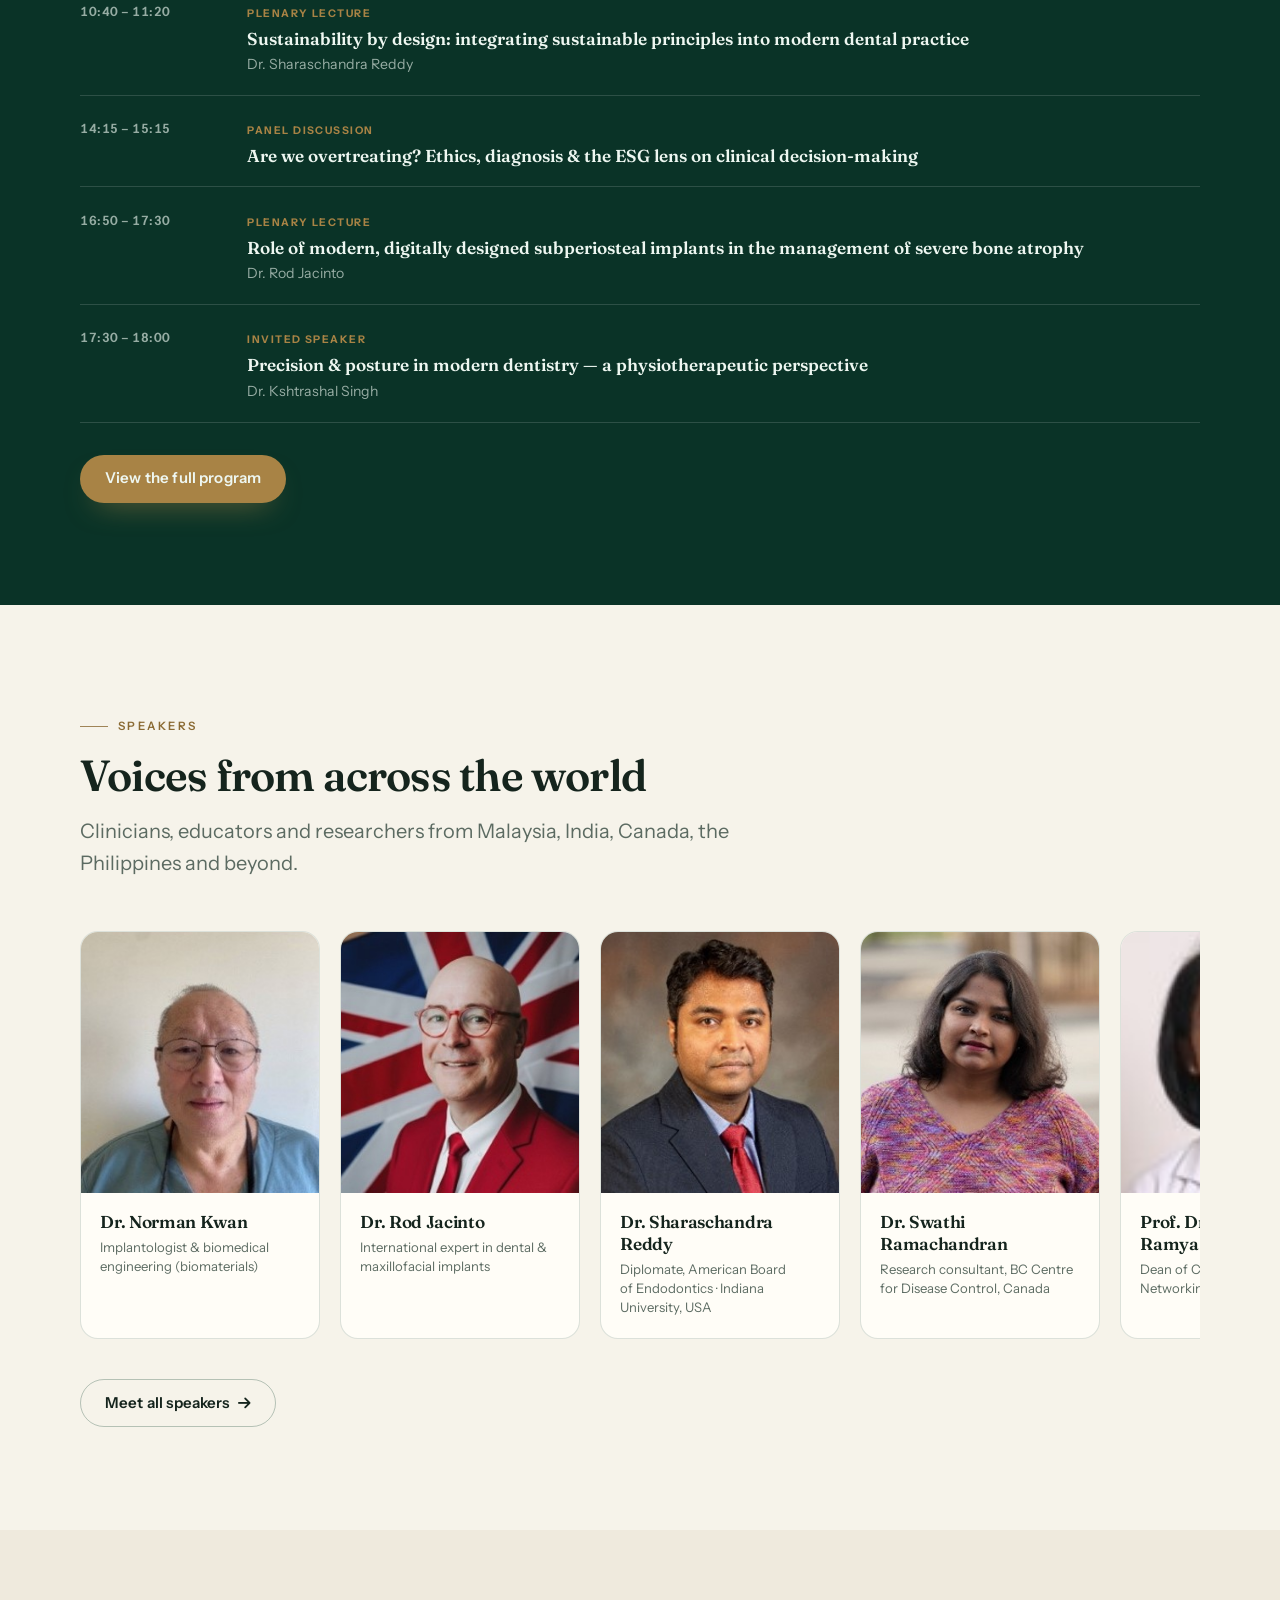
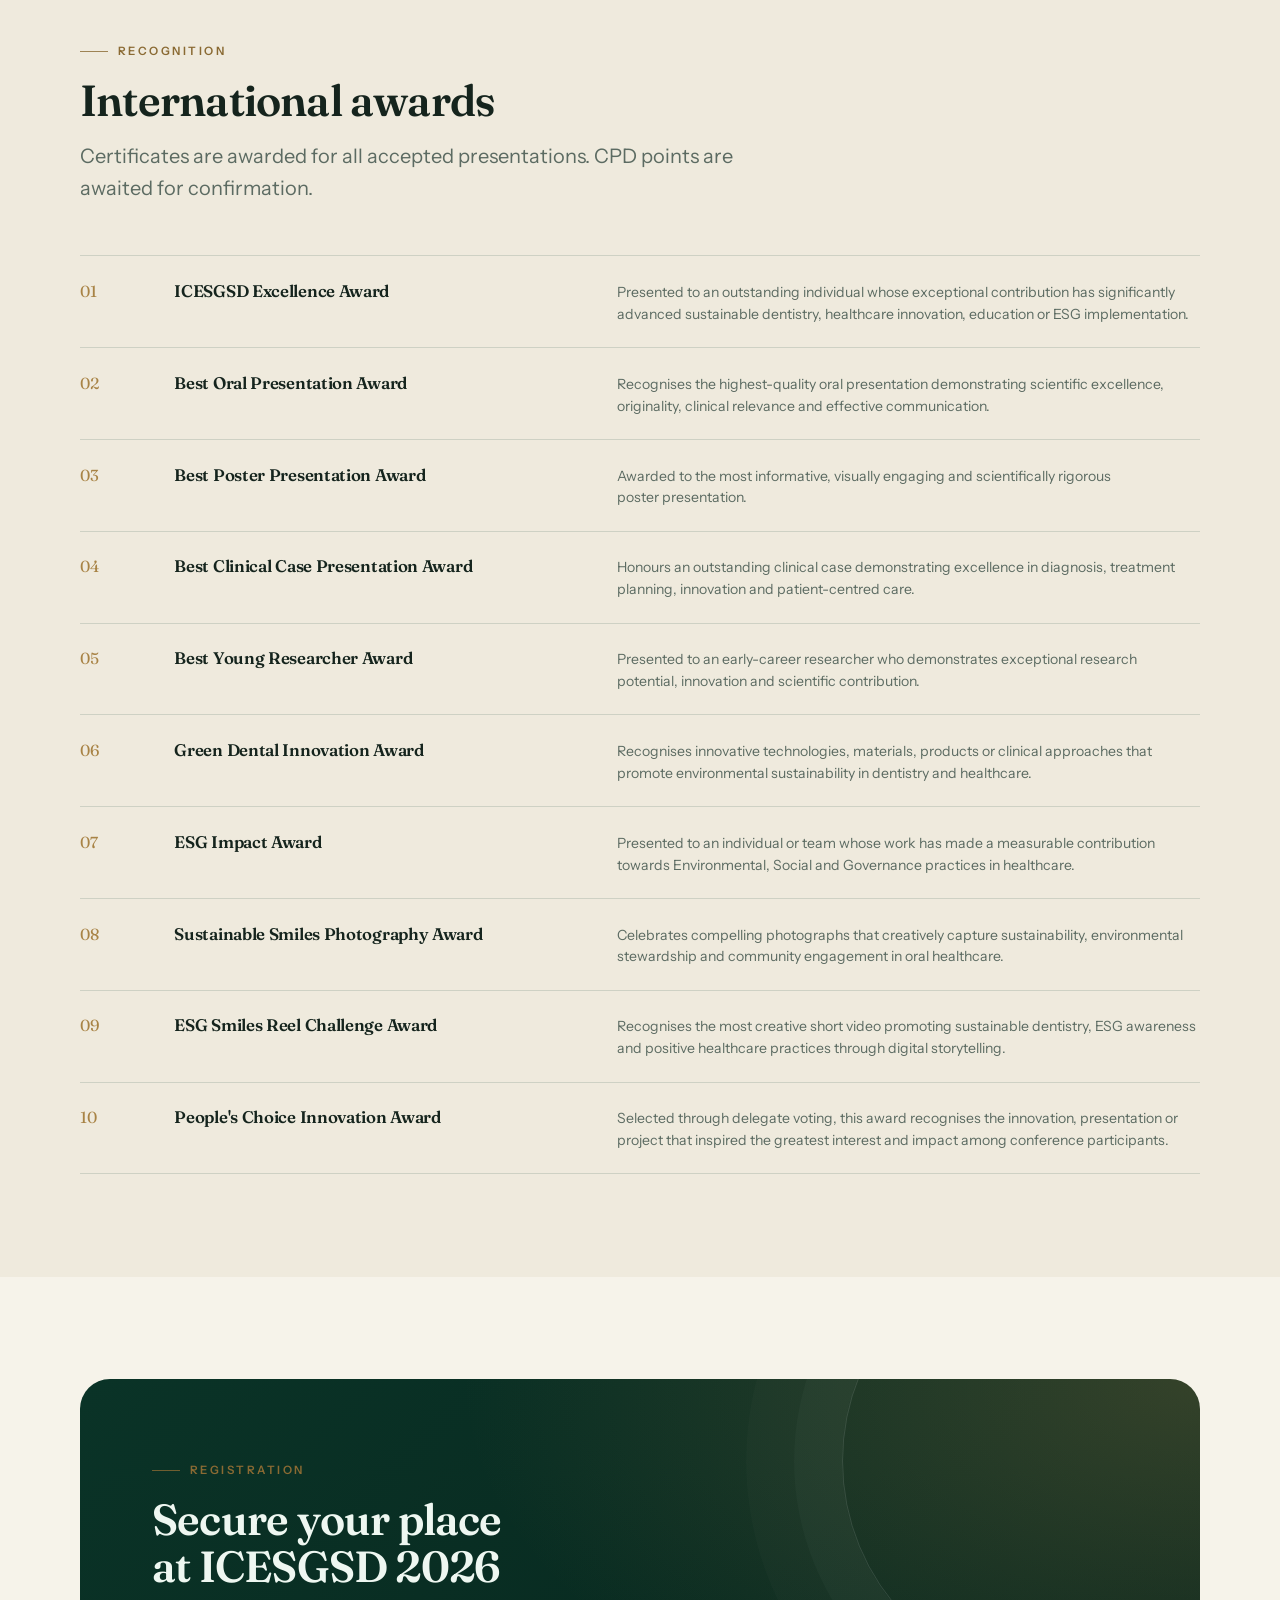
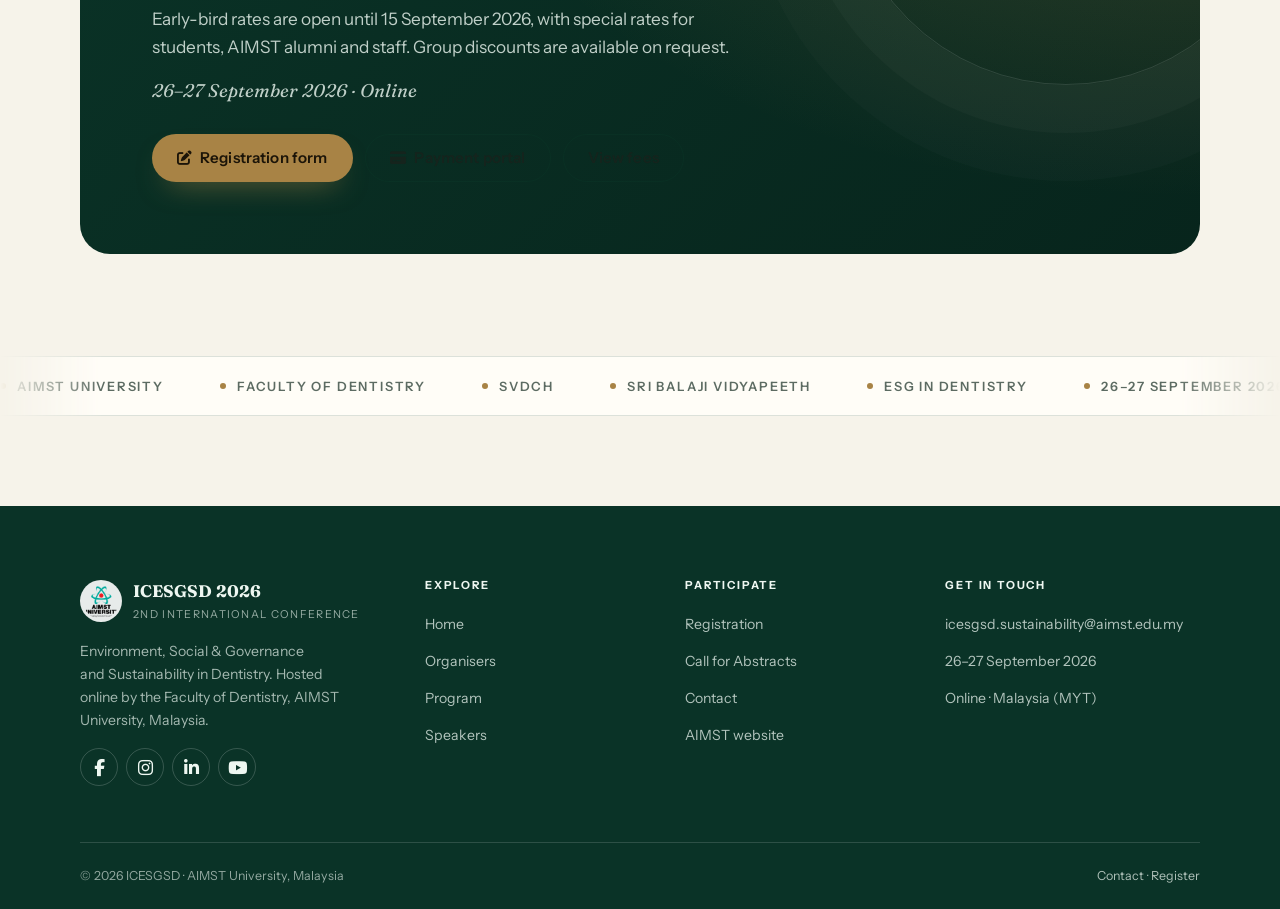
==== commit 4028078c: "facelift" ====
--- a/index.html
+++ b/index.html
@@ -1,195 +1,564 @@
 <!DOCTYPE html>
-<html lang='en'>
+<html lang="en">
 
 <head>
     <base href=".">
-    <link rel="shortcut icon" type="image/png" href="assets/aimst logo favicon.png"/>
-    <link rel="stylesheet" type="text/css" media="all" href="assets/main.css"/>
-    <meta name="description" content="Conference Template">
-    <meta name="resource-type" content="document">
-    <meta name="distribution" content="global">
-    <meta name="KeyWords" content="Conference">
-    <title>Home | 2nd ICESGSD </title>
+    <meta charset="utf-8">
+    <meta name="viewport" content="width=device-width, initial-scale=1">
+    <link rel="shortcut icon" type="image/png" href="assets/aimst logo favicon.png">
+    <title>Home | 2nd ICESGSD 2026 — AIMST University</title>
+    <meta name="description" content="The 2nd International Conference on Environment, Social & Governance and Sustainability in Dentistry (ICESGSD 2026). 26–27 September 2026, online, hosted by AIMST University, Malaysia.">
+    <meta name="theme-color" content="#f6f3ea">
+    <meta property="og:type" content="website">
+    <meta property="og:title" content="2nd ICESGSD 2026 — Shaping the Future of Sustainable Dentistry">
+    <meta property="og:description" content="An online international conference on ESG and sustainability in dentistry. 26–27 September 2026, hosted by AIMST University, Malaysia.">
+    <meta property="og:image" content="assets/Untitled.jpg">
+    <meta name="twitter:card" content="summary_large_image">
+    <link rel="preconnect" href="https://fonts.googleapis.com">
+    <link rel="preconnect" href="https://fonts.gstatic.com" crossorigin>
+    <link href="https://fonts.googleapis.com/css2?family=Fraunces:ital,opsz,wght@0,9..144,400..700;1,9..144,400..700&family=Instrument+Sans:wght@400;500;600;700&display=swap" rel="stylesheet">
+    <link rel="stylesheet" href="https://cdnjs.cloudflare.com/ajax/libs/font-awesome/6.4.0/css/all.min.css">
+    <link rel="stylesheet" href="assets/main.css">
+    <script>
+        (function () {
+            document.documentElement.classList.add("js");
+            try {
+                var stored = localStorage.getItem("icesgsd-theme");
+                var theme = stored || (window.matchMedia("(prefers-color-scheme: dark)").matches ? "dark" : "light");
+                document.documentElement.setAttribute("data-theme", theme);
+            } catch (e) {
+                document.documentElement.setAttribute("data-theme", "light");
+            }
+        })();
+    </script>
 </head>
 
 <body>
-
-    <div class="banner">
-        <img src="assets/Untitled.jpg" alt="Conference Template Banner">
-        <div class="top-left">
-            <span class="title1">2nd International</span><span class="title2"> Conference</span> 
+    <a class="skip-link" href="#main">Skip to content</a>
+
+    <header class="site-header">
+        <div class="header-inner">
+            <a class="brand" href="index.html" aria-label="ICESGSD 2026 home">
+                <img src="assets/aimst logo.png" alt="AIMST University logo" width="38" height="38">
+                <span class="brand-text">
+                    <strong>ICESGSD 2026</strong>
+                    <small>AIMST University · Malaysia</small>
+                </span>
+            </a>
+            <nav class="site-nav" id="site-nav" aria-label="Primary navigation">
+                <ul>
+                    <li><a class="current" href="index.html" aria-current="page">Home</a></li>
+                    <li><a href="./organisers/index.html">Organisers</a></li>
+                    <li><a href="./program/index.html">Program</a></li>
+                    <li><a href="./speakers/index.html">Speakers</a></li>
+                    <li><a href="./registration/index.html">Registration</a></li>
+                    <li><a href="./cab/index.html">Call for Abstracts</a></li>
+                    <li><a href="./contact/index.html">Contact</a></li>
+                </ul>
+            </nav>
+            <div class="header-actions">
+                <button class="theme-toggle" type="button" aria-label="Switch to dark mode" aria-pressed="false">
+                    <svg class="icon-sun" viewBox="0 0 24 24" aria-hidden="true"><circle cx="12" cy="12" r="4"/><path d="M12 2v2M12 20v2M4.9 4.9l1.4 1.4M17.7 17.7l1.4 1.4M2 12h2M20 12h2M4.9 19.1l1.4-1.4M17.7 6.3l1.4-1.4"/></svg>
+                    <svg class="icon-moon" viewBox="0 0 24 24" aria-hidden="true"><path d="M21 12.8A8.5 8.5 0 1 1 11.2 3a6.5 6.5 0 0 0 9.8 9.8z"/></svg>
+                </button>
+                <button class="nav-toggle" type="button" aria-label="Open menu" aria-expanded="false" aria-controls="site-nav">
+                    <span></span><span></span><span></span>
+                </button>
+            </div>
         </div>
-        <div class="bottom-right">
-            26-27 September 2026 <br> Environment, Social & Governance & Sustainability in Dentistry <br>
-            <span class="title3">Shaping the Future of Sustainable Dentistry</span>
+    </header>
+
+    <main id="main">
+        <!-- Hero -->
+        <section class="hero">
+            <div class="hero-media">
+                <img src="assets/Untitled.jpg" alt="AIMST University campus in Kedah, Malaysia" width="1000" height="400">
+            </div>
+            <div class="container hero-inner">
+                <span class="hero-badge reveal"><span class="dot"></span>26–27 September 2026 · Online</span>
+                <h1 class="hero-title reveal" style="--delay:80ms">Shaping the future of <em>sustainable dentistry</em></h1>
+                <p class="hero-lead reveal" style="--delay:160ms">
+                    The 2nd International Conference on Environment, Social &amp; Governance and Sustainability in
+                    Dentistry — where clinical excellence meets responsible practice.
+                </p>
+                <div class="hero-actions reveal" style="--delay:240ms">
+                    <a class="btn btn--accent" href="https://docs.google.com/forms/d/e/1FAIpQLSfdZ6fdMazcZ0MBY8ho8vebx5OUgsf7TGProZLQU_t_mL-uKw/viewform?usp=header" target="_blank" rel="noopener">
+                        <i class="fa-solid fa-pen-to-square" aria-hidden="true"></i> Register now
+                    </a>
+                    <a class="btn btn--ghost" href="./program/index.html">
+                        Explore the program <i class="fa-solid fa-arrow-right" aria-hidden="true"></i>
+                    </a>
+                </div>
+                <div class="hero-meta reveal" style="--delay:320ms">
+                    <span><i class="fa-regular fa-calendar" aria-hidden="true"></i>26–27 September 2026</span>
+                    <span><i class="fa-solid fa-globe" aria-hidden="true"></i>Fully online</span>
+                    <span><i class="fa-solid fa-location-dot" aria-hidden="true"></i>Hosted by AIMST University, Malaysia</span>
+                </div>
+            </div>
+        </section>
+
+        <div class="container hero-stats-wrap">
+            <div class="hero-stats reveal">
+                <div class="stat"><strong>02</strong><span>Conference days</span></div>
+                <div class="stat"><strong>03</strong><span>ESG pillars</span></div>
+                <div class="stat"><strong>20+</strong><span>Global speakers</span></div>
+                <div class="stat"><strong>100%</strong><span>Online access</span></div>
+            </div>
         </div>
-    </div>
-
-    <table class="navigation">
-        <tr>
-            <td class="navigation">
-                <a class="current"href="index.html">Home</a>
-            </td>
-            <td class="navigation">
-                <a href="./organisers/index.html">Organisers</a>
-            </td>
-            <td class="navigation">
-                <a href="./program/index.html">Program</a> 
-            </td>
-            <td class="navigation">
-                <a href="./speakers/index.html">Speakers</a> 
-            </td>
-            <td class="navigation">
-                <a href="./registration/index.html">Registration</a>
-            </td>
-            <td class="navigation">
-                <a href="./cab/index.html">Call for Abstracts</a>
-            </td>
-            <td class="navigation">
-                <a href="./contact/index.html">Contact</a>
-            </td>
-        </tr>
-    </table>
-
-    <h2>About the Conference</h2>
-    <p>
-        The International Conference on Environment, Social & Governance and Sustainability in Dentistry (ICESGSD 2026) is an online international event hosted by the Faculty of Dentistry, AIMST University, Malaysia, in collaboration with Sri Venkateswara Dental College & Hospital (SVDCH) and Sri Balaji Vidyapeeth (SBV).
-    </p>
-    <p>
-        The conference will feature:
-        <ul>
-            <li>Invited international and national speakers from diverse backgrounds</li>
-            <li>Panel discussions on sustainability and ethics in dental practice and education</li>
-            <li>Student competitions - e-posters/e-papers, innovations, and short video reels/photography promoting ESG awareness</li>
-            <li>Interactive Q&A sessions to encourage collaboration and knowledge sharing</li>
-        </ul>
-    </p>
-    <p>
-        ICESGSD 2026 is designed to be a forward-looking platform — not just about dentistry, but about shaping a sustainable future for oral healthcare.
-    </p>
-
-    <h3>Background and Rationale</h3>
-    <p>
-        In recent years, the global discourse in healthcare has expanded beyond clinical excellence to include sustainability, ethical governance, and social responsibility. Dentistry, as a critical component of healthcare, is increasingly recognising the need to align with Environmental, Social, and Governance (ESG) principles.
-    </p>
-    <p>
-        While ESG integration has gained traction in the corporate sector, its translation into dental education, clinical practice, and institutional governance remains at a nascent stage. AIMST University, with its strong academic network and research foundation, is strategically positioned to pioneer dialogue and direction in this emerging domain.
-    </p>
-
-    <h3>Conference Objectives</h3>
-    <p>
-        <ul>
-            <li>To promote awareness and understanding of ESG principles in dental practice, education, and research.</li>
-            <li>To explore sustainable approaches in dental materials, clinical operations, and institutional management.</li>
-            <li>To provide a platform for interdisciplinary dialogue among academia, industry, and policymakers.</li>
-            <li>To encourage student and researcher engagement through scientific presentations and discussions.</li>
-            <li>To position AIMST University as a leader in the ASEAN region in advancing ESG frameworks in dentistry.</li>
-        </ul>
-    </p>
-
-    <h2>Scope, Key Themes & Structure</h2>
-    <p>The conference will cover a wide range of topics under the three ESG pillars:</p>
-
-    <div>
-        <table class="styled-table"S>
-            <tr>
-                <th>Pillar</th>
-                <th>Focus Areas</th>
-            </tr>
-            <tr>
-                <td>Environmental</td>
-                <td>Green dentistry, eco-friendly materials, waste management, energy-efficient dental units, digital workflow sustainability</td>
-            </tr>
-            <tr>
-                <td>Social</td>
-                <td>Ethical patient care, oral health equity, community engagement, access to dental services, diversity and inclusion</td>
-            </tr>
-            <tr>
-                <td>Governance</td>
-                <td>Institutional sustainability policies, dental data ethics, transparency and compliance, accreditation standards</td>
-            </tr>
-        </table>
-    </div>
-
-    <h3>Structure of the Conference</h3>
-    <ul>
-        <li>Duration: 2 days (Online)</li>
-        <li>Format: Keynote sessions, plenary lectures, panel discussions, student symposiums, and scientific paper/poster presentations.</li>
-        <li>Participants: Faculty members, students, researchers, and dental professionals from Malaysia and abroad.</li>
-    </ul>
-
-    <h3>Proposed Key Sessions</h3>
-    <ul>
-        <li>Keynote Address: "ESG in Global Healthcare: Lessons for Dentistry"</li>
-        <li>Panel Discussion: “Green Dentistry: Pathways to Sustainable Practice”</li>
-        <li>Student Innovation Track: E-Poster/E-Paper and Insta reels/Photography on ESG initiatives</li>
-        <li>Industry Forum: Sustainable dental materials and technologies</li>
-    </ul>
-
-    <h3>Expected Outcomes</h3>
-    <ul>
-        <li>Enhanced institutional reputation through hosting of an international academic event.</li>
-        <li>Formation of collaborative research networks on ESG and sustainability in oral health.</li>
-        <li>Development of a policy brief or framework for ESG integration in dental institutions.</li>
-        <li>Opportunities for joint projects, student exchange, and industry partnerships.</li>
-    </ul>
-
-    <h2>International Awards</h2>
-
-    <p>Certificates are awarded for all accepted presentations. CPD points are awaited for confirmation.</p>
-
-    <!-- Start Awards Grid -->
-    <div class="awards-grid">
-        <div class="award-box">
-            <div class="award-title">ICESGSD Excellence Award</div>
-            <div class="award-desc">Presented to an outstanding individual whose exceptional contribution has significantly advanced sustainable dentistry, healthcare innovation, education or ESG implementation.</div>
+
+        <!-- About -->
+        <section class="section" id="about">
+            <div class="container about-grid">
+                <div class="about-copy reveal">
+                    <span class="eyebrow">About the conference</span>
+                    <h2>An international platform for ESG in oral healthcare</h2>
+                    <p style="margin-top:1.2rem">
+                        ICESGSD 2026 is an online international event hosted by the Faculty of Dentistry, AIMST
+                        University, Malaysia, in collaboration with Sri Venkateswara Dental College &amp; Hospital
+                        (SVDCH) and Sri Balaji Vidyapeeth (SBV).
+                    </p>
+                    <p>
+                        The conference brings together invited international and national speakers, panel discussions
+                        on sustainability and ethics, student competitions, and interactive Q&amp;A sessions designed to
+                        turn conversation into collaboration.
+                    </p>
+                    <p>
+                        It is a forward-looking platform — not just about dentistry, but about shaping a sustainable
+                        future for oral healthcare across the ASEAN region and beyond.
+                    </p>
+                    <blockquote class="pullquote">
+                        “ESG is already part of everyday practice. ICESGSD 2026 makes it visible, measurable and
+                        shareable.”
+                    </blockquote>
+                    <div class="hero-actions" style="margin-top:1.75rem">
+                        <a class="btn btn--primary" href="./organisers/index.html">Meet the organisers</a>
+                        <a class="btn btn--ghost" href="./cab/index.html">Submit an abstract</a>
+                    </div>
+                </div>
+                <div class="about-media reveal" style="--delay:120ms">
+                    <img class="shot-main" src="assets/campus-event.jpg" alt="AIMST University campus buildings reflected in the water" width="1600" height="1067" loading="lazy" decoding="async">
+                    <img class="shot-small" src="assets/campus-detail.jpg" alt="Entrance steps and faculty buildings at AIMST University" width="900" height="675" loading="lazy" decoding="async">
+                    <div class="about-note">
+                        <strong>2026</strong>
+                        <span>AIMST · Malaysia</span>
+                    </div>
+                </div>
+            </div>
+        </section>
+
+        <!-- ESG pillars -->
+        <section class="section section--alt" id="pillars">
+            <div class="container">
+                <div class="section-head reveal">
+                    <span class="eyebrow">Scope &amp; key themes</span>
+                    <h2>Three pillars. One sustainable future.</h2>
+                    <p class="lead" style="margin-top:1rem">
+                        The program is organised around the three ESG pillars, each translated into practical questions
+                        for dental education, clinical practice and institutional governance.
+                    </p>
+                </div>
+
+                <div class="pillar-list">
+                    <article class="pillar reveal">
+                        <div class="pillar-num">01</div>
+                        <div class="pillar-content">
+                            <h3>Environmental</h3>
+                            <p>Green dentistry, eco-friendly materials, waste management, energy-efficient dental units
+                                and digital workflow sustainability.</p>
+                            <div class="pillar-tags">
+                                <span class="tag">Green dentistry</span>
+                                <span class="tag">Materials</span>
+                                <span class="tag">Waste</span>
+                                <span class="tag">Digital workflow</span>
+                            </div>
+                        </div>
+                        <div class="pillar-media">
+                            <img src="https://images.unsplash.com/photo-1441974231531-c6227db76b6e?auto=format&fit=crop&w=1200&q=70" alt="Sunlight filtering through a green forest canopy" loading="lazy" decoding="async">
+                        </div>
+                    </article>
+
+                    <article class="pillar reveal">
+                        <div class="pillar-num">02</div>
+                        <div class="pillar-content">
+                            <h3>Social</h3>
+                            <p>Ethical patient care, oral health equity, community engagement, access to dental services,
+                                diversity and inclusion.</p>
+                            <div class="pillar-tags">
+                                <span class="tag">Health equity</span>
+                                <span class="tag">Ethics</span>
+                                <span class="tag">Community</span>
+                                <span class="tag">Inclusion</span>
+                            </div>
+                        </div>
+                        <div class="pillar-media">
+                            <img src="https://images.unsplash.com/photo-1529156069898-49953e39b3ac?auto=format&fit=crop&w=1200&q=70" alt="A diverse group of people connecting outdoors" loading="lazy" decoding="async">
+                        </div>
+                    </article>
+
+                    <article class="pillar reveal">
+                        <div class="pillar-num">03</div>
+                        <div class="pillar-content">
+                            <h3>Governance</h3>
+                            <p>Institutional sustainability policies, dental data ethics, transparency and compliance,
+                                accreditation standards.</p>
+                            <div class="pillar-tags">
+                                <span class="tag">Policy</span>
+                                <span class="tag">Data ethics</span>
+                                <span class="tag">Compliance</span>
+                                <span class="tag">Accreditation</span>
+                            </div>
+                        </div>
+                        <div class="pillar-media">
+                            <img src="https://images.unsplash.com/photo-1576091160399-112ba8d25d1d?auto=format&fit=crop&w=1200&q=70" alt="A healthcare professional reviewing information on a tablet" loading="lazy" decoding="async">
+                        </div>
+                    </article>
+                </div>
+            </div>
+        </section>
+
+        <!-- Objectives -->
+        <section class="section" id="objectives">
+            <div class="container">
+                <div class="about-grid" style="align-items:start">
+                    <div class="reveal">
+                        <span class="eyebrow">Why we gather</span>
+                        <h2>Conference objectives</h2>
+                        <p class="lead" style="margin-top:1rem">
+                            Five outcomes guide the program, the speakers we invite and the conversations we host.
+                        </p>
+                        <div class="hero-actions" style="margin-top:1.5rem">
+                            <a class="btn btn--ghost" href="./program/index.html">See the full schedule</a>
+                        </div>
+                    </div>
+                    <ol class="timeline reveal" style="--delay:120ms">
+                        <li>
+                            <strong>Build ESG literacy</strong>
+                            <span>Promote awareness and understanding of ESG principles in dental practice, education
+                                and research.</span>
+                        </li>
+                        <li>
+                            <strong>Explore sustainable practice</strong>
+                            <span>Examine sustainable approaches in dental materials, clinical operations and
+                                institutional management.</span>
+                        </li>
+                        <li>
+                            <strong>Connect disciplines</strong>
+                            <span>Provide a platform for dialogue among academia, industry and policymakers.</span>
+                        </li>
+                        <li>
+                            <strong>Engage the next generation</strong>
+                            <span>Encourage student and researcher engagement through scientific presentations and
+                                discussion.</span>
+                        </li>
+                        <li>
+                            <strong>Lead in the ASEAN region</strong>
+                            <span>Position AIMST University as a leader in advancing ESG frameworks in dentistry.</span>
+                        </li>
+                    </ol>
+                </div>
+            </div>
+        </section>
+
+        <!-- Program preview -->
+        <section class="section section--dark" id="program">
+            <div class="container">
+                <div class="section-head section-head--wide reveal">
+                    <span class="eyebrow">Program preview</span>
+                    <h2>Two days of ideas, evidence and action</h2>
+                    <p class="lead" style="margin-top:1rem">
+                        Keynotes, plenaries, invited talks, a panel discussion and student presentation tracks — all
+                        delivered online across two focused days.
+                    </p>
+                </div>
+
+                <div class="session-list reveal" style="--delay:100ms">
+                    <div class="session is-break">
+                        <div class="session-time">08:30 – 09:00</div>
+                        <div class="session-body"><span class="session-title">Registration &amp; virtual check-in</span></div>
+                    </div>
+                    <div class="session">
+                        <div class="session-time">10:00 – 10:40</div>
+                        <div class="session-body">
+                            <span class="session-kind">Keynote lecture</span>
+                            <div class="session-title">Dentistry in 2035 — AI, bioprinting &amp; the ESG imperative</div>
+                            <div class="session-speaker">Prof. Dr. Ramya Ramadoss</div>
+                        </div>
+                    </div>
+                    <div class="session">
+                        <div class="session-time">10:40 – 11:20</div>
+                        <div class="session-body">
+                            <span class="session-kind">Plenary lecture</span>
+                            <div class="session-title">Sustainability by design: integrating sustainable principles into modern dental practice</div>
+                            <div class="session-speaker">Dr. Sharaschandra Reddy</div>
+                        </div>
+                    </div>
+                    <div class="session">
+                        <div class="session-time">14:15 – 15:15</div>
+                        <div class="session-body">
+                            <span class="session-kind">Panel discussion</span>
+                            <div class="session-title">Are we overtreating? Ethics, diagnosis &amp; the ESG lens on clinical decision-making</div>
+                        </div>
+                    </div>
+                    <div class="session">
+                        <div class="session-time">16:50 – 17:30</div>
+                        <div class="session-body">
+                            <span class="session-kind">Plenary lecture</span>
+                            <div class="session-title">Role of modern, digitally designed subperiosteal implants in the management of severe bone atrophy</div>
+                            <div class="session-speaker">Dr. Rod Jacinto</div>
+                        </div>
+                    </div>
+                    <div class="session">
+                        <div class="session-time">17:30 – 18:00</div>
+                        <div class="session-body">
+                            <span class="session-kind">Invited speaker</span>
+                            <div class="session-title">Precision &amp; posture in modern dentistry — a physiotherapeutic perspective</div>
+                            <div class="session-speaker">Dr. Kshtrashal Singh</div>
+                        </div>
+                    </div>
+                </div>
+
+                <div class="hero-actions reveal" style="margin-top:2rem">
+                    <a class="btn btn--accent" href="./program/index.html">View the full program</a>
+                </div>
+            </div>
+        </section>
+
+        <!-- Speakers -->
+        <section class="section" id="speakers">
+            <div class="container">
+                <div class="section-head reveal">
+                    <span class="eyebrow">Speakers</span>
+                    <h2>Voices from across the world</h2>
+                    <p class="lead" style="margin-top:1rem">
+                        Clinicians, educators and researchers from Malaysia, India, Canada, the Philippines and beyond.
+                    </p>
+                </div>
+
+                <div class="speaker-scroller reveal" style="--delay:100ms">
+                    <article class="speaker-card">
+                        <img src="assets/dr-norman.jpg" alt="Portrait of Dr. Norman Kwan" width="300" height="330" loading="lazy" decoding="async">
+                        <div class="speaker-card-body">
+                            <h3>Dr. Norman Kwan</h3>
+                            <p>Implantologist &amp; biomedical engineering (biomaterials)</p>
+                        </div>
+                    </article>
+                    <article class="speaker-card">
+                        <img src="assets/dr-rod.jpg" alt="Portrait of Dr. Rod Jacinto" width="300" height="330" loading="lazy" decoding="async">
+                        <div class="speaker-card-body">
+                            <h3>Dr. Rod Jacinto</h3>
+                            <p>International expert in dental &amp; maxillofacial implants</p>
+                        </div>
+                    </article>
+                    <article class="speaker-card">
+                        <img src="assets/dr-sharaschandra.jpg" alt="Portrait of Dr. Sharaschandra Reddy Govindool" width="300" height="330" loading="lazy" decoding="async">
+                        <div class="speaker-card-body">
+                            <h3>Dr. Sharaschandra Reddy</h3>
+                            <p>Diplomate, American Board of Endodontics · Indiana University, USA</p>
+                        </div>
+                    </article>
+                    <article class="speaker-card">
+                        <img src="assets/dr-swathi.jpg" alt="Portrait of Dr. Swathi Ramachandran" width="300" height="330" loading="lazy" decoding="async">
+                        <div class="speaker-card-body">
+                            <h3>Dr. Swathi Ramachandran</h3>
+                            <p>Research consultant, BC Centre for Disease Control, Canada</p>
+                        </div>
+                    </article>
+                    <article class="speaker-card">
+                        <img src="assets/Dr-Ramya.jpg" alt="Portrait of Prof. Dr. Ramya Ramadoss" width="300" height="330" loading="lazy" decoding="async">
+                        <div class="speaker-card-body">
+                            <h3>Prof. Dr. Ramya Ramadoss</h3>
+                            <p>Dean of Collaboration &amp; Networking, SIMATS, India</p>
+                        </div>
+                    </article>
+                    <article class="speaker-card">
+                        <img src="assets/dr uma.jpg" alt="Portrait of Dr. Uma Revathi Gopalakrishnan" width="300" height="330" loading="lazy" decoding="async">
+                        <div class="speaker-card-body">
+                            <h3>Dr. Uma Revathi Gopalakrishnan</h3>
+                            <p>Professor, Sri Venkateswara Dental College, India</p>
+                        </div>
+                    </article>
+                </div>
+
+                <div class="hero-actions reveal" style="margin-top:1.5rem">
+                    <a class="btn btn--ghost" href="./speakers/index.html">Meet all speakers <i class="fa-solid fa-arrow-right" aria-hidden="true"></i></a>
+                </div>
+            </div>
+        </section>
+
+        <!-- Awards -->
+        <section class="section section--alt" id="awards">
+            <div class="container">
+                <div class="section-head reveal">
+                    <span class="eyebrow">Recognition</span>
+                    <h2>International awards</h2>
+                    <p class="lead" style="margin-top:1rem">
+                        Certificates are awarded for all accepted presentations. CPD points are awaited for
+                        confirmation.
+                    </p>
+                </div>
+
+                <div class="award-list">
+                    <article class="award-row reveal">
+                        <div class="award-index">01</div>
+                        <h3>ICESGSD Excellence Award</h3>
+                        <p>Presented to an outstanding individual whose exceptional contribution has significantly advanced sustainable dentistry, healthcare innovation, education or ESG implementation.</p>
+                    </article>
+                    <article class="award-row reveal">
+                        <div class="award-index">02</div>
+                        <h3>Best Oral Presentation Award</h3>
+                        <p>Recognises the highest-quality oral presentation demonstrating scientific excellence, originality, clinical relevance and effective communication.</p>
+                    </article>
+                    <article class="award-row reveal">
+                        <div class="award-index">03</div>
+                        <h3>Best Poster Presentation Award</h3>
+                        <p>Awarded to the most informative, visually engaging and scientifically rigorous poster presentation.</p>
+                    </article>
+                    <article class="award-row reveal">
+                        <div class="award-index">04</div>
+                        <h3>Best Clinical Case Presentation Award</h3>
+                        <p>Honours an outstanding clinical case demonstrating excellence in diagnosis, treatment planning, innovation and patient-centred care.</p>
+                    </article>
+                    <article class="award-row reveal">
+                        <div class="award-index">05</div>
+                        <h3>Best Young Researcher Award</h3>
+                        <p>Presented to an early-career researcher who demonstrates exceptional research potential, innovation and scientific contribution.</p>
+                    </article>
+                    <article class="award-row reveal">
+                        <div class="award-index">06</div>
+                        <h3>Green Dental Innovation Award</h3>
+                        <p>Recognises innovative technologies, materials, products or clinical approaches that promote environmental sustainability in dentistry and healthcare.</p>
+                    </article>
+                    <article class="award-row reveal">
+                        <div class="award-index">07</div>
+                        <h3>ESG Impact Award</h3>
+                        <p>Presented to an individual or team whose work has made a measurable contribution towards Environmental, Social and Governance practices in healthcare.</p>
+                    </article>
+                    <article class="award-row reveal">
+                        <div class="award-index">08</div>
+                        <h3>Sustainable Smiles Photography Award</h3>
+                        <p>Celebrates compelling photographs that creatively capture sustainability, environmental stewardship and community engagement in oral healthcare.</p>
+                    </article>
+                    <article class="award-row reveal">
+                        <div class="award-index">09</div>
+                        <h3>ESG Smiles Reel Challenge Award</h3>
+                        <p>Recognises the most creative short video promoting sustainable dentistry, ESG awareness and positive healthcare practices through digital storytelling.</p>
+                    </article>
+                    <article class="award-row reveal">
+                        <div class="award-index">10</div>
+                        <h3>People's Choice Innovation Award</h3>
+                        <p>Selected through delegate voting, this award recognises the innovation, presentation or project that inspired the greatest interest and impact among conference participants.</p>
+                    </article>
+                </div>
+            </div>
+        </section>
+
+        <!-- Registration CTA -->
+        <section class="section" id="register">
+            <div class="container">
+                <div class="cta-band reveal">
+                    <span class="eyebrow">Registration</span>
+                    <h2>Secure your place at ICESGSD 2026</h2>
+                    <p>
+                        Early-bird rates are open until 15 September 2026, with special rates for students, AIMST
+                        alumni and staff. Group discounts are available on request.
+                    </p>
+                    <div class="countdown" data-countdown aria-label="Countdown to the conference">
+                        <div><strong data-days>--</strong><span>Days</span></div>
+                        <div><strong data-hours>--</strong><span>Hours</span></div>
+                        <div><strong data-minutes>--</strong><span>Minutes</span></div>
+                        <div><strong data-seconds>--</strong><span>Seconds</span></div>
+                    </div>
+                    <p class="countdown-fallback" data-countdown-fallback hidden>26–27 September 2026 · Online</p>
+                    <div class="cta-actions">
+                        <a class="btn btn--accent" href="https://docs.google.com/forms/d/e/1FAIpQLSfdZ6fdMazcZ0MBY8ho8vebx5OUgsf7TGProZLQU_t_mL-uKw/viewform?usp=header" target="_blank" rel="noopener">
+                            <i class="fa-solid fa-pen-to-square" aria-hidden="true"></i> Registration form
+                        </a>
+                        <a class="btn btn--ghost" href="https://map.mcpayment.net/qrpay/pay/a87d6692-0dab-484e-9988-45f43254d22d" target="_blank" rel="noopener">
+                            <i class="fa-solid fa-credit-card" aria-hidden="true"></i> Payment portal
+                        </a>
+                        <a class="btn btn--ghost" href="./registration/index.html">View fees</a>
+                    </div>
+                </div>
+            </div>
+        </section>
+
+        <!-- Partners marquee -->
+        <div class="marquee" aria-hidden="true">
+            <div class="marquee-track">
+                <div class="marquee-group">
+                    <span class="marquee-item">AIMST University</span>
+                    <span class="marquee-item">Faculty of Dentistry</span>
+                    <span class="marquee-item">SVDCH</span>
+                    <span class="marquee-item">Sri Balaji Vidyapeeth</span>
+                    <span class="marquee-item">ESG in Dentistry</span>
+                    <span class="marquee-item">26–27 September 2026</span>
+                </div>
+                <div class="marquee-group">
+                    <span class="marquee-item">AIMST University</span>
+                    <span class="marquee-item">Faculty of Dentistry</span>
+                    <span class="marquee-item">SVDCH</span>
+                    <span class="marquee-item">Sri Balaji Vidyapeeth</span>
+                    <span class="marquee-item">ESG in Dentistry</span>
+                    <span class="marquee-item">26–27 September 2026</span>
+                </div>
+            </div>
         </div>
-        <div class="award-box">
-            <div class="award-title">Best Oral Presentation Award</div>
-            <div class="award-desc">Recognises the highest-quality oral presentation demonstrating scientific excellence, originality, clinical relevance and effective communication.</div>
+    </main>
+
+    <footer class="site-footer">
+        <div class="container">
+            <div class="footer-grid">
+                <div>
+                    <a class="footer-brand" href="index.html">
+                        <img src="assets/aimst logo.png" alt="AIMST University logo" width="42" height="42">
+                        <div>
+                            <strong>ICESGSD 2026</strong>
+                            <span>2nd International Conference</span>
+                        </div>
+                    </a>
+                    <p>Environment, Social &amp; Governance and Sustainability in Dentistry. Hosted online by the Faculty of Dentistry, AIMST University, Malaysia.</p>
+                    <div class="footer-social">
+                        <a href="https://www.facebook.com/aimst2u/" target="_blank" rel="noopener" aria-label="AIMST University on Facebook"><i class="fa-brands fa-facebook-f" aria-hidden="true"></i></a>
+                        <a href="https://www.instagram.com/aimstuniversity/" target="_blank" rel="noopener" aria-label="AIMST University on Instagram"><i class="fa-brands fa-instagram" aria-hidden="true"></i></a>
+                        <a href="https://my.linkedin.com/school/aimst-university2001/" target="_blank" rel="noopener" aria-label="AIMST University on LinkedIn"><i class="fa-brands fa-linkedin-in" aria-hidden="true"></i></a>
+                        <a href="https://www.youtube.com/@aimstuniversityaimst2u" target="_blank" rel="noopener" aria-label="AIMST University on YouTube"><i class="fa-brands fa-youtube" aria-hidden="true"></i></a>
+                    </div>
+                </div>
+                <div class="footer-col">
+                    <h4>Explore</h4>
+                    <ul>
+                        <li><a href="index.html">Home</a></li>
+                        <li><a href="./organisers/index.html">Organisers</a></li>
+                        <li><a href="./program/index.html">Program</a></li>
+                        <li><a href="./speakers/index.html">Speakers</a></li>
+                    </ul>
+                </div>
+                <div class="footer-col">
+                    <h4>Participate</h4>
+                    <ul>
+                        <li><a href="./registration/index.html">Registration</a></li>
+                        <li><a href="./cab/index.html">Call for Abstracts</a></li>
+                        <li><a href="./contact/index.html">Contact</a></li>
+                        <li><a href="https://www.aimst.edu.my/" target="_blank" rel="noopener">AIMST website</a></li>
+                    </ul>
+                </div>
+                <div class="footer-col footer-col--contact">
+                    <h4>Get in touch</h4>
+                    <ul>
+                        <li><a href="mailto:icesgsd.sustainability@aimst.edu.my">icesgsd.sustainability@aimst.edu.my</a></li>
+                        <li><span>26–27 September 2026</span></li>
+                        <li><span>Online · Malaysia (MYT)</span></li>
+                    </ul>
+                </div>
+            </div>
+            <div class="footer-bottom">
+                <span>© 2026 ICESGSD · AIMST University, Malaysia</span>
+                <span><a href="./contact/index.html">Contact</a> · <a href="./registration/index.html">Register</a></span>
+            </div>
         </div>
-        <div class="award-box">
-            <div class="award-title">Best Poster Presentation Award</div>
-            <div class="award-desc">Awarded to the most informative, visually engaging and scientifically rigorous poster presentation.</div>
-        </div>
-        <div class="award-box">
-            <div class="award-title">Best Clinical Case Presentation Award</div>
-            <div class="award-desc">Honours an outstanding clinical case demonstrating excellence in diagnosis, treatment planning, innovation and patient-centred care.</div>
-        </div>
-        <div class="award-box">
-            <div class="award-title">Best Young Researcher Award</div>
-            <div class="award-desc">Presented to an early-career researcher who demonstrates exceptional research potential, innovation and scientific contribution.</div>
-        </div>
-        <div class="award-box">
-            <div class="award-title">Green Dental Innovation Award</div>
-            <div class="award-desc">Recognises innovative technologies, materials, products or clinical approaches that promote environmental sustainability in dentistry and healthcare.</div>
-        </div>
-        <div class="award-box">
-            <div class="award-title">ESG Impact Award</div>
-            <div class="award-desc">Presented to an individual or team whose work has made a measurable contribution towards Environmental, Social and Governance practices in healthcare.</div>
-        </div>
-        <div class="award-box">
-            <div class="award-title">Sustainable Smiles Photography Award</div>
-            <div class="award-desc">Celebrates compelling photographs that creatively capture sustainability, environmental stewardship and community engagement in oral healthcare.</div>
-        </div>
-        <div class="award-box">
-            <div class="award-title">ESG Smiles Reel Challenge Award</div>
-            <div class="award-desc">Recognises the most creative short video promoting sustainable dentistry, ESG awareness and positive healthcare practices through digital storytelling.</div>
-        </div>
-        <div class="award-box">
-            <div class="award-title">People's Choice Innovation Award (Highly Recommended)</div>
-            <div class="award-desc">Selected through delegate voting, this award recognises the innovation, presentation or project that inspired the greatest interest and impact among conference participants.</div>
-        </div>
-    </div>
-    <!-- End Awards Grid -->
-
-    
-    <footer>
-        <img src="./assets/aimst logo.png" alt="Conference Logo" style="width: 30px; height: 30px; vertical-align: middle; margin-left: 5px;">
-        AIMST University, Malaysia | 2nd ICESGSD
-        <!-- &nbsp;|&nbsp; Design by <a href="https://github.com/mikepierce">Mike Pierce</a> -->
     </footer>
 
+    <script src="assets/theme.js" defer></script>
 </body>
+
 </html>
-
--- a/assets/main.css
+++ b/assets/main.css
@@ -1,1080 +1,2594 @@
-/* main.css */
-
-@import url("https://fonts.googleapis.com/css?family=Roboto%7CRoboto+Slab");
-
-* {
-  border: 0;
-  font: inherit;
-  font-size: 1em;
+/* ==========================================================================
+   ICESGSD 2026 — Design system
+   Deep emerald / ivory / brass. Light + dark, responsive, motion-safe.
+   ========================================================================== */
+
+/* ---------- Tokens ---------- */
+:root {
+  color-scheme: light;
+
+  --bg: #f6f3ea;
+  --bg-alt: #efeadd;
+  --surface: #fffdf7;
+  --surface-2: #f1ede2;
+  --ink: #15241d;
+  --ink-soft: #2c3d34;
+  --muted: #5c6b62;
+  --primary: #0b3d2e;
+  --primary-2: #10513d;
+  --primary-ink: #f3f8f4;
+  --accent: #a88345;
+  --accent-strong: #8a6a33;
+  --accent-soft: #ece0c8;
+  --accent-ink: #1b1408;
+  --deep: #0a3327;
+  --deep-ink: #eef7f1;
+  --line: rgba(11, 61, 46, 0.14);
+  --line-strong: rgba(11, 61, 46, 0.28);
+  --overlay: rgba(8, 26, 20, 0.92);
+  --shadow: 0 28px 60px -28px rgba(11, 61, 46, 0.42);
+  --shadow-sm: 0 12px 28px -16px rgba(11, 61, 46, 0.34);
+  --radius-xs: 6px;
+  --radius-sm: 10px;
+  --radius: 18px;
+  --radius-lg: 30px;
+  --maxw: 1200px;
+  --gutter: clamp(1.1rem, 4vw, 2.5rem);
+  --header-h: 76px;
+  --ease: cubic-bezier(0.22, 1, 0.36, 1);
+  --font-display: "Fraunces", "Iowan Old Style", Georgia, serif;
+  --font-body: "Instrument Sans", system-ui, -apple-system, "Segoe UI", sans-serif;
+}
+
+[data-theme="dark"] {
+  color-scheme: dark;
+
+  --bg: #081310;
+  --bg-alt: #0b1a15;
+  --surface: #0f1f19;
+  --surface-2: #13261f;
+  --ink: #e9f0e9;
+  --ink-soft: #cfdcd3;
+  --muted: #9db0a4;
+  --primary: #7fd3ad;
+  --primary-2: #a7e6c8;
+  --primary-ink: #06120d;
+  --accent: #d9b872;
+  --accent-strong: #e6cb92;
+  --accent-soft: rgba(217, 184, 114, 0.16);
+  --accent-ink: #1b1408;
+  --deep: #0d231b;
+  --deep-ink: #e9f0e9;
+  --line: rgba(233, 240, 233, 0.14);
+  --line-strong: rgba(233, 240, 233, 0.3);
+  --overlay: rgba(3, 10, 8, 0.94);
+  --shadow: 0 30px 70px -30px rgba(0, 0, 0, 0.8);
+  --shadow-sm: 0 14px 34px -18px rgba(0, 0, 0, 0.7);
+}
+
+/* ---------- Reset ---------- */
+*,
+*::before,
+*::after {
+  box-sizing: border-box;
   margin: 0;
   padding: 0;
-  vertical-align: baseline;
+  border: 0;
+}
+
+html {
+  scroll-behavior: smooth;
+  scroll-padding-top: calc(var(--header-h) + 16px);
+  -webkit-text-size-adjust: 100%;
 }
 
 body {
-  background-color: #fafafa;
-  background-size: cover;
-  background-attachment: fixed;
-  color: #505050;
+  position: relative;
+  min-height: 100dvh;
+  background-color: var(--bg);
+  color: var(--ink);
+  font-family: var(--font-body);
+  font-size: clamp(1rem, 0.35vw + 0.94rem, 1.075rem);
+  line-height: 1.65;
   text-align: left;
-  font-family: "Roboto", sans-serif;
-  font-size: 1em;
-  line-height: 1.5em;
-  margin: 60px auto;
-  width: 1000px;
+  -webkit-font-smoothing: antialiased;
+  overflow-x: hidden;
+  transition: background-color 0.35s ease, color 0.35s ease;
+}
+
+/* Fine grain so flat surfaces don't feel sterile */
+body::before {
+  content: "";
+  position: fixed;
+  inset: 0;
+  z-index: 9999;
+  pointer-events: none;
+  opacity: 0.035;
+  background-image: url("data:image/svg+xml,%3Csvg xmlns='http://www.w3.org/2000/svg' width='160' height='160'%3E%3Cfilter id='n'%3E%3CfeTurbulence type='fractalNoise' baseFrequency='0.85' numOctaves='3' stitchTiles='stitch'/%3E%3C/filter%3E%3Crect width='100%25' height='100%25' filter='url(%23n)'/%3E%3C/svg%3E");
+}
+[data-theme="dark"] body::before {
+  opacity: 0.05;
+}
+
+img,
+svg,
+picture {
+  display: block;
+  max-width: 100%;
+}
+
+img {
+  height: auto;
 }
 
 a {
-  color: #b8860b;
+  color: var(--primary);
   text-decoration: none;
-}
-a.current {
-  color: #52739e;
-}
-a.current:hover {
-  color: #e82945;
-}
+  text-underline-offset: 0.18em;
+}
+
 a:hover {
-  color: #b2132e;
-}
-a:active {
-  color: #e82945;
-}
+  color: var(--accent-strong);
+}
+
+button,
+input,
+textarea,
+select {
+  font: inherit;
+  color: inherit;
+}
+
+button {
+  background: none;
+  cursor: pointer;
+}
+
+ul,
+ol {
+  list-style: none;
+}
+
+::selection {
+  background: var(--accent);
+  color: var(--accent-ink);
+}
+
+:focus-visible {
+  outline: 2px solid var(--accent);
+  outline-offset: 3px;
+  border-radius: 4px;
+}
+
+/* ---------- Utilities ---------- */
+.container {
+  width: 100%;
+  max-width: var(--maxw);
+  margin-inline: auto;
+  padding-inline: var(--gutter);
+}
+
+.container--narrow {
+  max-width: 860px;
+}
+
+.section {
+  position: relative;
+  padding-block: clamp(4rem, 8vw, 7.5rem);
+}
+
+.section--tight {
+  padding-block: clamp(2.75rem, 5vw, 4.5rem);
+}
+
+.section--alt {
+  background: var(--bg-alt);
+}
+
+.section--dark {
+  background: var(--deep);
+  color: var(--deep-ink);
+}
+
+.section--dark .eyebrow {
+  color: var(--accent);
+}
+
+.section--dark a {
+  color: var(--deep-ink);
+}
+
+.section--dark a:hover {
+  color: var(--accent);
+}
+
+.section-head {
+  max-width: 720px;
+  margin-bottom: clamp(2rem, 4vw, 3.25rem);
+}
+
+.section-head--wide {
+  max-width: 860px;
+}
+
+.eyebrow {
+  display: inline-flex;
+  align-items: center;
+  gap: 0.6rem;
+  margin-bottom: 1rem;
+  color: var(--accent-strong);
+  font-size: 0.72rem;
+  font-weight: 600;
+  letter-spacing: 0.22em;
+  text-transform: uppercase;
+}
+
+.eyebrow::before {
+  content: "";
+  width: 28px;
+  height: 1px;
+  background: currentColor;
+  opacity: 0.8;
+}
+
 h1,
 h2,
 h3,
 h4 {
-  clear: left;
-  color: #813c54;
-  margin: 1.5em 0em 1em 0em;
-  font-family: "Roboto Slab", serif;
-  text-shadow: 1px 1px 2px #d0d0d0;
-}
+  font-family: var(--font-display);
+  font-weight: 600;
+  line-height: 1.08;
+  letter-spacing: -0.018em;
+  color: var(--ink);
+  text-wrap: balance;
+}
+
 h1 {
-  font-size: 2.67em;
-}
+  font-size: clamp(2.6rem, 6vw, 4.6rem);
+}
+
 h2 {
-  font-size: 2em;
-}
+  font-size: clamp(1.9rem, 3.4vw, 3rem);
+}
+
 h3 {
-  font-size: 1.67em;
-}
+  font-size: clamp(1.25rem, 1.6vw, 1.6rem);
+  line-height: 1.2;
+}
+
 h4 {
-  font-size: 1.33em;
-}
+  font-size: 1.05rem;
+  line-height: 1.3;
+}
+
+.section--dark h2,
+.section--dark h3,
+.section--dark h4 {
+  color: var(--deep-ink);
+}
+
 p {
-  list-style: none;
-  margin: 24px auto 24px auto;
-  padding: 0px;
-  width: 900px;
-  text-align: left;
-}
-li a,
-p a {
-  text-decoration: underline;
-  text-decoration-color: #b8860b;
-}
-ul {
-  /* list-style: none; */
-  margin: 24px auto 24px auto;
-  padding: 0px;
-  width: 800px;
-  text-align: left;
-}
-ul li {
-  /* list-style: none; */
-  margin: 0px auto 0px auto;
-  padding: 0px;
-  text-align: left;
-}
-i,
-em {
-  font-style: italic;
-}
-b,
-strong {
-  font-weight: bold;
-}
-sup {
-  vertical-align: super;
-  font-size: 0.8em;
-  line-height: 0;
-}
-sub {
-  vertical-align: sub;
-  font-size: 0.8em;
-  line-height: 0;
-}
-table {
-  width: 1000px;
-  margin: 12px auto 24px auto;
-  float: center;
-  /* UNCOMMENT THIS FOR DEBUGGING THE ALIGNMENT */
-  /*border: 1px solid black;*/
-}
-th,
-td {
-  text-align: left;
-  /* UNCOMMENT THIS FOR DEBUGGING THE ALIGNMENT */
-  /*border: 1px solid black;*/
-}
-
-/* Website Banner */
-.banner {
-  position: relative;
-  font-family: "Roboto Slab", serif;
-}
-.top-left {
-  font-size: 4em;
-  color: #505050;
-  background: #fafafa;
-  text-align: center;
-  width: 1000px;
-  height: 67px;
-  position: absolute;
-  padding: 36px 0 0 0;
-  top: 0px;
-}
-.bottom-right {
-  font-size: 2em;
-  color: #fafafa;
-  line-height: 1.2em;
-  width: auto;
-  height: 100px;
-  padding: 0px 27px 27px 0px;
-  text-align: right;
-  position: absolute;
-  bottom: 0px;
-  right: 0px;
-  text-shadow: 0px 0px 6px #000000;
-}
-
-/* Conference Title Logo */
-.title1 {
-  color: #b2132e;
-  text-shadow: 1px 1px 3px #c0c0c0;
-}
-.title2 {
-  color: #52739e;
-  text-shadow: 1px 1px 3px #c0c0c0;
-}
-.title3 {
-  /* color: #52739e; */
-  text-shadow: 1px 1px 3px #c0c0c0;
-  font-size: 0.67em;
-}
-.year {
-  color: #505050;
-  font-size: 0.67em;
-  font-weight: lighter;
-}
-
-/* Navigation Links (Home, Registration, etc) */
-table.navigation {
-  width: 1000px;
-  /* font-size: 0.91em; */
-  /* text-align: center; */
-  /* position: flex; */
-}
-td.navigation {
-  font-size: 1.67em;
-  white-space: nowrap;
-  /* width: 20%; */
-  text-align: center;
-  vertical-align: middle;
-  padding: 0px 0px 0px 0px;
-}
-
-/* Sponsor Images */
-table.sponsors {
-  width: 800px;
-}
-td.sponsor {
-  white-space: nowrap;
-  width: 33%;
-  text-align: center;
-  vertical-align: middle;
-  padding: 0px 0px 0px 0px;
-}
-td.sponsor img {
-  width: 100%;
-}
-
-/* The Table on the Program Page */
-td.room {
-  padding: 4px 12px 4px 4px;
-  width: 90%;
-  vertical-align: bottom;
-  font-size: 1.67em;
-  color: #52739e;
-  height: 32px;
-}
-td.date {
-  white-space: nowrap;
-  width: 130px;
-  text-align: right;
-  vertical-align: top;
-  padding: 4px 16px 0px 0px;
-}
-td.title {
-  padding: 4px 12px 4px 4px;
-  width: 90%;
-  vertical-align: top;
-  font-size: 1.25em;
-  color: #813c54;
-  height: 32px;
-  font-family: "Roboto Slab", serif;
-  text-shadow: 1px 1px 2px #d0d0d0;
-}
-td.title-special {
-  padding: 4px 12px 4px 4px;
-  width: 90%;
-  vertical-align: top;
-  font-size: 1.25em;
-  color: #52739e;
-  height: 32px;
-  font-family: "Roboto Slab", serif;
-  text-shadow: 1px 1px 2px #d0d0d0;
-}
-td.speaker {
-  padding: 4px 12px 4px 4px;
-  font-style: italic;
-  font-size: 1em;
-  max-height: 999999px;
-}
-td.abstract {
-  padding: 4px 12px 12px 4px;
-  font-size: 1em;
-  font-weight: bold;
-  max-height: 999999px;
-}
-td.abstract img {
-  display: block;
-  margin: 4px auto 8px auto;
-}
-table.plenary {
-  padding-top: 8px;
-  background: #ffffff;
-}
-
-/* Registration and Directions iframes and Images */
-/* iframe.registration {
-  display: block;
-  margin: 1em auto 2em auto;
-  width: 700px;
-  height: 1400px;
-  border: none;
-}
-iframe.directions {
-  display: block;
-  margin: 1em auto 2em auto;
-  width: 800px;
-  height: 400px;
-  border: none;
-} */
-/* img.center {
-  display: block;
-  width: 67%;
-  margin: 1em auto 2em auto;
-} */
-
-footer {
-  font-size: 0.875em;
-  margin-top: 12em;
-  text-align: center;
-}
-
-/* Contact Main Container */
-.contact-container {
-  max-width: 1000px;
-  margin: 2.5rem auto;
-  padding: 0 1.5rem;
-}
-
-/* Card Layout */
-.contact-grid {
-  display: grid;
-  grid-template-columns: repeat(auto-fit, minmax(320px, 1fr));
-  gap: 1.5rem;
-  margin-bottom: 2.5rem;
-}
-
-.contact-card {
-  /* background: #ffffff; */
-  /* border-radius: 12px; */
-  padding: 1.75rem;
-  /* box-shadow: var(--shadow); */
-  border: 1px solid #e2e8f0;
-  transition:
-    transform 0.2s ease,
-    box-shadow 0.2s ease;
-}
-
-.contact-card:hover {
-  /* transform: translateY(-3px); */
-  /* box-shadow: var(--shadow-hover); */
-}
-
-.card-header {
-  display: flex;
-  align-items: center;
-  gap: 0.75rem;
-  margin-bottom: 1rem;
-  padding-bottom: 0.75rem;
-  border-bottom: 1px solid #e2e8f0;
-}
-
-.card-header i {
-  font-size: 1.25rem;
-  color: #0e6251;
-  background: #e8f8f5;
-  padding: 0.6rem;
-  border-radius: 50%;
-}
-
-.card-header h3 {
-  font-size: 1.35rem;
-  color: #0e6251;
-}
-
-.person-name {
-  font-size: 1.1rem;
+  max-width: 68ch;
+  text-wrap: pretty;
+}
+
+.lead {
+  max-width: 62ch;
+  color: var(--muted);
+  font-size: clamp(1.05rem, 1vw + 0.85rem, 1.25rem);
+  line-height: 1.6;
+}
+
+.section--dark .lead {
+  color: color-mix(in srgb, var(--deep-ink) 78%, transparent);
+}
+
+.muted {
+  color: var(--muted);
+}
+
+.skip-link {
+  position: fixed;
+  top: 0.75rem;
+  left: 0.75rem;
+  z-index: 2000;
+  padding: 0.7rem 1.1rem;
+  background: var(--primary);
+  color: var(--primary-ink);
+  border-radius: var(--radius-xs);
   font-weight: 600;
-  margin-bottom: 1rem;
-  color: #1a252f;
-}
-
-/* Buttons & Action Links */
-.btn-group {
-  display: flex;
-  flex-direction: column;
-  gap: 0.75rem;
-  margin-top: 1rem;
-}
-
+  transform: translateY(-160%);
+  transition: transform 0.2s ease;
+}
+
+.skip-link:focus {
+  transform: translateY(0);
+  color: var(--primary-ink);
+}
+
+/* ---------- Buttons ---------- */
 .btn {
   display: inline-flex;
   align-items: center;
   justify-content: center;
-  gap: 0.5rem;
-  padding: 0.7rem 1.2rem;
-  border-radius: 8px;
+  gap: 0.55rem;
+  min-height: 48px;
+  padding: 0.75rem 1.5rem;
+  border: 1px solid transparent;
+  border-radius: 999px;
+  font-size: 0.94rem;
+  font-weight: 600;
+  letter-spacing: 0.01em;
+  line-height: 1.1;
+  cursor: pointer;
+  transition: background-color 0.25s var(--ease), color 0.25s var(--ease),
+    border-color 0.25s var(--ease), transform 0.15s var(--ease),
+    box-shadow 0.25s var(--ease);
+}
+
+.btn:hover {
+  transform: translateY(-2px);
+}
+
+.btn:active {
+  transform: translateY(0) scale(0.985);
+}
+
+.btn--primary {
+  background: var(--primary);
+  color: var(--primary-ink);
+  box-shadow: var(--shadow-sm);
+}
+
+.btn--primary:hover {
+  background: var(--primary-2);
+  color: var(--primary-ink);
+}
+
+.btn--accent {
+  background: var(--accent);
+  color: var(--accent-ink);
+  box-shadow: 0 14px 30px -16px rgba(168, 131, 69, 0.8);
+}
+
+.btn--accent:hover {
+  background: var(--accent-strong);
+  color: var(--accent-ink);
+}
+
+.btn--ghost {
+  border-color: var(--line-strong);
+  color: var(--ink);
+  background: transparent;
+}
+
+.btn--ghost:hover {
+  background: var(--surface);
+  border-color: var(--primary);
+  color: var(--ink);
+}
+
+.section--dark .btn--ghost,
+.hero .btn--ghost {
+  border-color: rgba(255, 255, 255, 0.4);
+  color: #fff;
+  backdrop-filter: blur(6px);
+}
+
+.section--dark .btn--ghost:hover,
+.hero .btn--ghost:hover {
+  background: rgba(255, 255, 255, 0.14);
+  border-color: #fff;
+  color: #fff;
+}
+
+.btn--small {
+  min-height: 40px;
+  padding: 0.5rem 1.05rem;
+  font-size: 0.84rem;
+}
+
+.btn i {
+  font-size: 0.95em;
+}
+
+/* ---------- Header ---------- */
+.site-header {
+  position: sticky;
+  top: 0;
+  z-index: 900;
+  height: var(--header-h);
+  background: color-mix(in srgb, var(--bg) 82%, transparent);
+  border-bottom: 1px solid transparent;
+  backdrop-filter: saturate(150%) blur(16px);
+  -webkit-backdrop-filter: saturate(150%) blur(16px);
+  transition: border-color 0.3s ease, box-shadow 0.3s ease, background 0.3s ease;
+}
+
+.site-header.is-scrolled {
+  border-bottom-color: var(--line);
+  box-shadow: 0 10px 30px -24px rgba(11, 61, 46, 0.5);
+}
+
+.header-inner {
+  display: flex;
+  align-items: center;
+  justify-content: space-between;
+  gap: 1rem;
+  height: 100%;
+  max-width: 1320px;
+  margin-inline: auto;
+  padding-inline: var(--gutter);
+}
+
+.brand {
+  display: flex;
+  align-items: center;
+  gap: 0.7rem;
+  flex-shrink: 0;
+  color: var(--ink);
+}
+
+.brand:hover {
+  color: var(--ink);
+}
+
+.brand img {
+  width: 38px;
+  height: 38px;
+  object-fit: contain;
+  border-radius: 50%;
+  background: var(--surface);
+  padding: 3px;
+  border: 1px solid var(--line);
+}
+
+.brand-text {
+  display: flex;
+  flex-direction: column;
+  line-height: 1.05;
+}
+
+.brand-text strong {
+  font-family: var(--font-display);
+  font-size: 1.05rem;
+  font-weight: 700;
+  letter-spacing: 0.01em;
+}
+
+.brand-text small {
+  font-size: 0.62rem;
+  letter-spacing: 0.14em;
+  text-transform: uppercase;
+  color: var(--muted);
+}
+
+.site-nav ul {
+  display: flex;
+  align-items: center;
+  gap: 0.15rem;
+}
+
+.site-nav a {
+  position: relative;
+  display: inline-block;
+  padding: 0.5rem 0.7rem;
+  color: var(--ink-soft);
+  font-size: 0.88rem;
   font-weight: 500;
-  text-decoration: none;
-  font-size: 0.9rem;
-  transition:
-    background 0.2s ease,
-    transform 0.1s ease;
-}
-
-.btn:active {
-  transform: scale(0.98);
-}
-
-.btn-whatsapp {
-  background-color: #25d366;
-  color: white;
-}
-
-.btn-whatsapp:hover {
-  background-color: #20ba5a;
-  color: white;
-}
-
-.btn-primary {
-  background-color: #0e6251;
-  color: white;
-}
-
-.btn-primary:hover {
-  background-color: #117a65;
-  color: white;
-}
-
-.btn-outline {
-  border: 1px solid #0e6251;
-  color: #0e6251;
-  background: transparent;
-}
-
-.btn-outline:hover {
-  background-color: #e8f8f5;
-}
-
-/* Detail List */
-.info-list {
-  list-style: none;
-  /* display: flex; */
-  flex-direction: column;
-  gap: 0.75rem;
-  font-size: 1rem;
-}
-
-.info-list li {
-  display: flex;
-  align-items: flex-start;
-  gap: 0.75rem;
-  margin-bottom: 15px;
-}
-
-.info-list li i {
-  /* color: #0e6251; */
-  color: #000000;
-  margin-top: 0.25rem;
-  width: 16px;
-}
-
-.info-list a {
-  color: #117a65;
-  text-decoration: none;
-  word-break: break-all;
-}
-
-.info-list a:hover {
-  text-decoration: underline;
-}
-
-/* Social Icons */
-.social-section {
-  padding: 1.5rem;
-  text-align: center;
-  /* border: 1px solid var(--border-color); */
-  /* box-shadow: var(--shadow); */
-  margin-bottom: 2rem;
-}
-
-.social-section h4 {
-  margin-bottom: 1rem;
-  color: var(--text-main);
-}
-
-.social-links {
-  display: flex;
-  justify-content: center;
-  gap: 1rem;
-  flex-wrap: wrap;
-}
-
-.social-icon {
-  width: 40px;
-  height: 40px;
-  border-radius: 50%;
-  background: #f1f5f9;
-  color: #000000;
-  display: flex;
+  white-space: nowrap;
+  border-radius: var(--radius-xs);
+  transition: color 0.2s ease, background-color 0.2s ease;
+}
+
+.site-nav a::after {
+  content: "";
+  position: absolute;
+  left: 0.7rem;
+  right: 0.7rem;
+  bottom: 0.24rem;
+  height: 2px;
+  border-radius: 2px;
+  background: var(--accent);
+  transform: scaleX(0);
+  transform-origin: left;
+  transition: transform 0.28s var(--ease);
+}
+
+.site-nav a:hover {
+  color: var(--ink);
+  background: color-mix(in srgb, var(--surface) 70%, transparent);
+}
+
+.site-nav a:hover::after,
+.site-nav a.current::after {
+  transform: scaleX(1);
+}
+
+.site-nav a.current {
+  color: var(--ink);
+  font-weight: 600;
+}
+
+.header-actions {
+  display: flex;
+  align-items: center;
+  gap: 0.4rem;
+  flex-shrink: 0;
+}
+
+.theme-toggle,
+.nav-toggle {
+  display: inline-flex;
   align-items: center;
   justify-content: center;
-  text-decoration: none;
-  transition: all 0.2s ease;
-}
-
-.social-icon:hover {
-  background: #0e6251;
-  color: white;
-  transform: translateY(-2px);
-}
-
-/* Table homepage */
-.styled-table {
-  border-collapse: collapse;
-  border: 1.5px solid #000000;
-  margin: 25px 0;
-  font-size: 0.9em;
-  /* font-family: sans-serif; */
-  min-width: 400px;
-  box-shadow: 0 0 20px rgba(0, 0, 0, 0.15);
-}
-
-.styled-table th {
-  padding: 10px 10px;
-  background-color: #52739e;
-  color: #ffffff;
-  text-align: left;
-  font-weight: bold;
-  border-right: 1.5px solid #000000;
-}
-
-.styled-table td {
-  padding: 12px 15px;
-  border: 1px solid #000000;
-  vertical-align: middle;
-  font-size: 1.2em;
-  line-height: 1.5;
-  border-collapse: collapse;
-}
-
-:root {
-  --primary: #0d5c46; /* Deep ESG Green */
-  --primary-accent: #0f766e; /* Teal Highlight */
-  --primary-light: #f0fdf4; /* Light Mint Background */
-  --text-main: #1f2937; /* Dark Charcoal Body Text */
-  --text-muted: #6b7280; /* Muted Grey Text */
-  --bg-gradient: linear-gradient(135deg, #f8fafc 0%, #edf7f4 100%);
-  --card-bg: #ffffff;
-  --shadow-sm:
-    0 4px 6px -1px rgba(0, 0, 0, 0.05), 0 2px 4px -2px rgba(0, 0, 0, 0.05);
-  --shadow-lg:
-    0 10px 25px -5px rgba(13, 92, 70, 0.12), 0 8px 10px -6px rgba(0, 0, 0, 0.04);
-  --radius: 16px;
-}
-
-/* Box Organiser */
-.container {
-  max-width: 1000px;
+  width: 44px;
+  height: 44px;
+  border-radius: 50%;
+  border: 1px solid var(--line);
+  color: var(--ink);
+  background: color-mix(in srgb, var(--surface) 55%, transparent);
+  transition: background-color 0.25s ease, border-color 0.25s ease,
+    transform 0.2s var(--ease);
+}
+
+.theme-toggle:hover,
+.nav-toggle:hover {
+  background: var(--surface);
+  border-color: var(--line-strong);
+  transform: translateY(-1px);
+}
+
+.theme-toggle svg {
+  width: 19px;
+  height: 19px;
+  stroke: currentColor;
+  fill: none;
+  stroke-width: 1.7;
+  stroke-linecap: round;
+  stroke-linejoin: round;
+}
+
+.theme-toggle .icon-moon {
+  display: none;
+}
+
+[data-theme="dark"] .theme-toggle .icon-sun {
+  display: none;
+}
+
+[data-theme="dark"] .theme-toggle .icon-moon {
+  display: block;
+}
+
+.nav-toggle {
+  display: none;
+  flex-direction: column;
+  gap: 5px;
+}
+
+.nav-toggle span {
+  display: block;
+  width: 18px;
+  height: 2px;
+  border-radius: 2px;
+  background: currentColor;
+  transition: transform 0.28s var(--ease), opacity 0.2s ease;
+}
+
+.nav-open .nav-toggle span:nth-child(1) {
+  transform: translateY(7px) rotate(45deg);
+}
+
+.nav-open .nav-toggle span:nth-child(2) {
+  opacity: 0;
+}
+
+.nav-open .nav-toggle span:nth-child(3) {
+  transform: translateY(-7px) rotate(-45deg);
+}
+
+/* ---------- Hero ---------- */
+.hero {
+  position: relative;
+  display: flex;
+  align-items: flex-end;
+  min-height: clamp(600px, 88dvh, 820px);
+  margin-top: calc(var(--header-h) * -1);
+  padding-top: var(--header-h);
+  overflow: hidden;
+  isolation: isolate;
+  color: #fff;
+}
+
+.hero-media {
+  position: absolute;
+  inset: 0;
+  z-index: -2;
+  background: #0a241c;
+}
+
+.hero-media img {
   width: 100%;
-}
-
-.vertical-cards {
+  height: 118%;
+  object-fit: cover;
+  object-position: center 42%;
+  transform: translate3d(0, var(--hero-shift, 0px), 0) scale(1.04);
+  will-change: transform;
+}
+
+.hero::after {
+  content: "";
+  position: absolute;
+  inset: 0;
+  z-index: -1;
+  background:
+    linear-gradient(180deg, rgba(6, 20, 15, 0.72) 0%, rgba(6, 20, 15, 0.28) 34%, rgba(6, 20, 15, 0.82) 78%, rgba(5, 18, 13, 0.96) 100%),
+    radial-gradient(120% 80% at 15% 20%, rgba(11, 61, 46, 0.35), transparent 60%);
+}
+
+.hero-inner {
+  width: 100%;
+  padding-block: clamp(3rem, 8vh, 6rem) clamp(2.5rem, 6vh, 4rem);
+}
+
+.hero-badge {
+  display: inline-flex;
+  align-items: center;
+  gap: 0.65rem;
+  margin-bottom: 1.4rem;
+  padding: 0.45rem 0.95rem;
+  border: 1px solid rgba(255, 255, 255, 0.28);
+  border-radius: 999px;
+  background: rgba(255, 255, 255, 0.08);
+  color: rgba(255, 255, 255, 0.92);
+  font-size: 0.74rem;
+  font-weight: 600;
+  letter-spacing: 0.16em;
+  text-transform: uppercase;
+  backdrop-filter: blur(10px);
+}
+
+.hero-badge .dot {
+  width: 7px;
+  height: 7px;
+  border-radius: 50%;
+  background: var(--accent);
+  box-shadow: 0 0 0 4px rgba(168, 131, 69, 0.25);
+}
+
+.hero-title {
+  max-width: 15ch;
+  color: #fff;
+  font-size: clamp(2.8rem, 7vw, 5.6rem);
+  font-weight: 600;
+  letter-spacing: -0.03em;
+  line-height: 0.98;
+  text-shadow: 0 2px 40px rgba(0, 0, 0, 0.35);
+}
+
+.hero-title em {
+  color: var(--accent);
+  font-style: italic;
+}
+
+.hero-lead {
+  max-width: 54ch;
+  margin-top: 1.4rem;
+  color: rgba(255, 255, 255, 0.84);
+  font-size: clamp(1rem, 0.7vw + 0.85rem, 1.18rem);
+  line-height: 1.6;
+}
+
+.hero-actions {
+  display: flex;
+  flex-wrap: wrap;
+  gap: 0.75rem;
+  margin-top: 2rem;
+}
+
+.hero-meta {
+  display: flex;
+  flex-wrap: wrap;
+  gap: 0.6rem 1.4rem;
+  margin-top: 2rem;
+  color: rgba(255, 255, 255, 0.8);
+  font-size: 0.86rem;
+  letter-spacing: 0.02em;
+}
+
+.hero-meta span {
+  display: inline-flex;
+  align-items: center;
+  gap: 0.5rem;
+}
+
+.hero-meta svg {
+  width: 16px;
+  height: 16px;
+  stroke: var(--accent);
+  fill: none;
+  stroke-width: 1.8;
+  stroke-linecap: round;
+  stroke-linejoin: round;
+  flex-shrink: 0;
+}
+
+/* Stats strip that overlaps hero bottom */
+.hero-stats-wrap {
+  position: relative;
+  z-index: 5;
+  margin-top: clamp(-3.5rem, -4vw, -2.5rem);
+}
+
+.hero-stats {
+  display: grid;
+  grid-template-columns: repeat(4, 1fr);
+  gap: 1px;
+  overflow: hidden;
+  background: var(--line);
+  border: 1px solid var(--line);
+  border-radius: var(--radius);
+  box-shadow: var(--shadow);
+}
+
+.stat {
+  padding: clamp(1.2rem, 2.4vw, 1.9rem);
+  background: var(--surface);
+}
+
+.stat strong {
+  display: block;
+  font-family: var(--font-display);
+  font-size: clamp(1.6rem, 2.4vw, 2.2rem);
+  font-weight: 600;
+  line-height: 1;
+  color: var(--primary);
+  font-variant-numeric: tabular-nums;
+}
+
+.stat span {
+  display: block;
+  margin-top: 0.4rem;
+  color: var(--muted);
+  font-size: 0.78rem;
+  letter-spacing: 0.08em;
+  text-transform: uppercase;
+}
+
+/* ---------- About ---------- */
+.about-grid {
+  display: grid;
+  grid-template-columns: 1.05fr 0.95fr;
+  gap: clamp(2rem, 5vw, 4.5rem);
+  align-items: center;
+}
+
+.about-copy p + p {
+  margin-top: 1.1rem;
+}
+
+.pullquote {
+  margin-top: 2rem;
+  padding-left: 1.4rem;
+  border-left: 3px solid var(--accent);
+  font-family: var(--font-display);
+  font-size: clamp(1.2rem, 1.6vw, 1.5rem);
+  font-style: italic;
+  line-height: 1.35;
+  color: var(--ink-soft);
+}
+
+.about-media {
+  position: relative;
+}
+
+.about-media .shot-main {
+  width: 100%;
+  aspect-ratio: 4 / 5;
+  object-fit: cover;
+  border-radius: var(--radius-lg);
+  box-shadow: var(--shadow);
+}
+
+.about-media .shot-small {
+  position: absolute;
+  right: -1.5rem;
+  bottom: -1.75rem;
+  width: 46%;
+  aspect-ratio: 4 / 3;
+  object-fit: cover;
+  border-radius: var(--radius);
+  border: 6px solid var(--bg);
+  box-shadow: var(--shadow);
+}
+
+.about-note {
+  position: absolute;
+  top: 1.25rem;
+  left: -1.5rem;
   display: flex;
   flex-direction: column;
-  gap: 20px;
-}
-
-.card {
-  background: var(--card-bg);
-  /* border-radius: var(--radius); */
-  padding: 20px;
-  /* box-shadow: var(--shadow-sm); */
-  border: 1px solid rgba(226, 232, 240, 0.8);
+  gap: 0.15rem;
+  padding: 0.9rem 1.2rem;
+  background: var(--accent);
+  color: var(--accent-ink);
+  border-radius: var(--radius-sm);
+  box-shadow: var(--shadow-sm);
+  transform: rotate(-2deg);
+}
+
+.about-note strong {
+  font-family: var(--font-display);
+  font-size: 1.35rem;
+  line-height: 1;
+}
+
+.about-note span {
+  font-size: 0.66rem;
+  font-weight: 600;
+  letter-spacing: 0.16em;
+  text-transform: uppercase;
+}
+
+/* ---------- ESG pillars ---------- */
+.pillar-list {
+  display: flex;
+  flex-direction: column;
+  border-top: 1px solid var(--line);
+}
+
+.pillar {
+  display: grid;
+  grid-template-columns: 72px minmax(0, 1fr) minmax(0, 1.05fr);
+  gap: clamp(1rem, 3vw, 2.5rem);
+  align-items: center;
+  padding-block: clamp(1.75rem, 3.5vw, 2.75rem);
+  border-bottom: 1px solid var(--line);
+  transition: background-color 0.3s ease;
+}
+
+.pillar:hover {
+  background: color-mix(in srgb, var(--surface) 60%, transparent);
+}
+
+.pillar-num {
+  font-family: var(--font-display);
+  font-size: clamp(1.4rem, 2vw, 1.9rem);
+  font-weight: 600;
+  color: var(--accent);
+  font-variant-numeric: tabular-nums;
+  align-self: start;
+  padding-top: 0.2rem;
+}
+
+.pillar-content h3 {
+  margin-bottom: 0.6rem;
+  font-size: clamp(1.5rem, 2.2vw, 2.1rem);
+}
+
+.pillar-content p {
+  color: var(--muted);
+  font-size: 0.97rem;
+}
+
+.pillar-tags {
+  display: flex;
+  flex-wrap: wrap;
+  gap: 0.4rem;
+  margin-top: 1rem;
+}
+
+.tag {
+  display: inline-block;
+  padding: 0.28rem 0.65rem;
+  border: 1px solid var(--line);
+  border-radius: 999px;
+  color: var(--muted);
+  font-size: 0.7rem;
+  font-weight: 500;
+  letter-spacing: 0.04em;
+}
+
+.pillar-media {
   position: relative;
   overflow: hidden;
-  transition: all 0.3s cubic-bezier(0.16, 1, 0.3, 1);
-}
-
-.card::before {
+  aspect-ratio: 16 / 10;
+  border-radius: var(--radius);
+  background: var(--surface-2);
+}
+
+.pillar-media img {
+  width: 100%;
+  height: 100%;
+  object-fit: cover;
+  transition: transform 0.7s var(--ease), filter 0.5s ease;
+}
+
+.pillar:hover .pillar-media img {
+  transform: scale(1.06);
+}
+
+.pillar-media::after {
   content: "";
   position: absolute;
-  top: 0;
-  left: 0;
-  width: 5px;
-  height: 100%;
+  inset: 0;
+  background: linear-gradient(120deg, rgba(11, 61, 46, 0.32), transparent 55%);
+  mix-blend-mode: multiply;
+}
+
+/* ---------- Objectives timeline ---------- */
+.timeline {
+  display: grid;
+  gap: 0;
+  counter-reset: obj;
+  border-left: 1px solid var(--line-strong);
+  margin-left: 0.6rem;
+}
+
+.timeline li {
+  position: relative;
+  padding: 0 0 clamp(1.5rem, 3vw, 2.2rem) clamp(1.5rem, 3vw, 2.4rem);
+}
+
+.timeline li::before {
+  counter-increment: obj;
+  content: counter(obj, decimal-leading-zero);
+  position: absolute;
+  left: -0.75rem;
+  top: -0.1rem;
+  display: grid;
+  place-items: center;
+  width: 1.5rem;
+  height: 1.5rem;
+  border-radius: 50%;
+  background: var(--bg);
+  border: 1px solid var(--line-strong);
+  color: var(--accent-strong);
+  font-size: 0.62rem;
+  font-weight: 700;
+  font-variant-numeric: tabular-nums;
+}
+
+.timeline strong {
+  display: block;
+  margin-bottom: 0.2rem;
+  font-family: var(--font-display);
+  font-size: 1.1rem;
+  font-weight: 600;
+  color: var(--ink);
+}
+
+.timeline span {
+  color: var(--muted);
+  font-size: 0.94rem;
+}
+
+/* ---------- Program / sessions ---------- */
+.day-tabs {
+  display: inline-flex;
+  gap: 0.25rem;
+  padding: 0.3rem;
+  margin-bottom: 2rem;
+  border: 1px solid var(--line);
+  border-radius: 999px;
+  background: color-mix(in srgb, var(--surface) 60%, transparent);
+}
+
+.day-tab {
+  padding: 0.55rem 1.1rem;
+  border-radius: 999px;
+  color: var(--muted);
+  font-size: 0.85rem;
+  font-weight: 600;
+  transition: background-color 0.25s ease, color 0.25s ease;
+}
+
+.day-tab[aria-selected="true"] {
   background: var(--primary);
-  opacity: 0.8;
-  transition: width 0.3s ease;
-}
-
-.card:hover {
-  /* transform: translateY(-4px); */
-  /* box-shadow: var(--shadow-lg); */
-  border-color: rgba(13, 92, 70, 0.2);
-}
-
-.card:hover::before {
-  width: 8px;
-}
-
-/* Card Layout Structure */
-.card-header {
-  display: flex;
-  justify-content: space-between;
-  align-items: flex-start;
-}
-
-.institution-name {
-  font-size: 1.25rem;
+  color: var(--primary-ink);
+}
+
+.day-panel[hidden] {
+  display: none;
+}
+
+.session-list {
+  display: flex;
+  flex-direction: column;
+  gap: 0;
+}
+
+.session {
+  display: grid;
+  grid-template-columns: 132px minmax(0, 1fr);
+  gap: clamp(1rem, 3vw, 2.2rem);
+  padding-block: 1.15rem;
+  border-top: 1px solid var(--line);
+  transition: background-color 0.25s ease, padding-left 0.25s ease;
+}
+
+.session:last-child {
+  border-bottom: 1px solid var(--line);
+}
+
+.session:hover {
+  background: color-mix(in srgb, var(--surface) 55%, transparent);
+  padding-left: 0.6rem;
+}
+
+.session-time {
+  color: var(--muted);
+  font-size: 0.8rem;
+  font-weight: 600;
+  letter-spacing: 0.04em;
+  font-variant-numeric: tabular-nums;
+  padding-top: 0.25rem;
+}
+
+.session-body {
+  min-width: 0;
+}
+
+.session-kind {
+  display: inline-block;
+  margin-bottom: 0.35rem;
+  color: var(--accent-strong);
+  font-size: 0.66rem;
   font-weight: 700;
-  color: #0f172a;
+  letter-spacing: 0.14em;
+  text-transform: uppercase;
+}
+
+.session-title {
+  font-family: var(--font-display);
+  font-size: 1.08rem;
+  font-weight: 600;
   line-height: 1.3;
-}
-
-.badge {
-  font-size: 0.75rem;
+  color: var(--ink);
+}
+
+.session-speaker {
+  margin-top: 0.2rem;
+  color: var(--muted);
+  font-size: 0.88rem;
+}
+
+.session-topic {
+  margin-top: 0.35rem;
+  color: var(--ink-soft);
+  font-size: 0.9rem;
+  line-height: 1.5;
+}
+
+.session.is-break .session-title {
+  font-family: var(--font-body);
+  font-size: 0.92rem;
+  font-weight: 600;
+  letter-spacing: 0.06em;
+  text-transform: uppercase;
+  color: var(--muted);
+}
+
+.section--dark .session {
+  border-color: rgba(255, 255, 255, 0.14);
+}
+
+.section--dark .session:hover {
+  background: rgba(255, 255, 255, 0.05);
+}
+
+.section--dark .session-time,
+.section--dark .session-speaker {
+  color: color-mix(in srgb, var(--deep-ink) 62%, transparent);
+}
+
+.section--dark .session-title {
+  color: var(--deep-ink);
+}
+
+.section--dark .session-topic {
+  color: color-mix(in srgb, var(--deep-ink) 78%, transparent);
+}
+
+.section--dark .session-kind {
+  color: var(--accent);
+}
+
+/* Program page schedule */
+.schedule-day + .schedule-day {
+  margin-top: clamp(3rem, 6vw, 5rem);
+}
+
+.schedule-day-head {
+  display: flex;
+  align-items: baseline;
+  gap: 1rem;
+  margin-bottom: 1.25rem;
+}
+
+.schedule-day-head h2 {
+  font-size: clamp(1.6rem, 2.4vw, 2.1rem);
+}
+
+.schedule-day-head span {
+  color: var(--accent-strong);
+  font-size: 0.74rem;
   font-weight: 700;
-  padding: 4px 12px;
-  border-radius: 2px;
-  white-space: nowrap;
-  /* text-transform: uppercase; */
-  letter-spacing: 0.5px;
-}
-
-.badge-primary {
-  background-color: var(--primary-light);
-  color: var(--primary);
-  border: 1px solid rgba(13, 92, 70, 0.2);
-}
-
-.badge-secondary {
-  background-color: #f1f5f9;
-  color: #475569;
-  border: 1px solid #cbd5e1;
-}
-
-.card-description {
-  font-size: 1em;
-  /* line-height: 1.6; */
-  /* color: #4b5563; */
-  margin-bottom: 20px;
-}
-
-/* Team Organisers */
-.body-committee {
-  display: flex;
-  justify-content: last baseline;
-  align-items: center;
-  min-height: 40vh;
-  padding: 20px;
-}
-
-.container-committee {
-  display: flex;
-  flex-direction: column;
-  gap: 35px;
+  letter-spacing: 0.16em;
+  text-transform: uppercase;
+}
+
+/* ---------- Speakers ---------- */
+.speaker-scroller {
+  display: grid;
+  grid-auto-flow: column;
+  grid-auto-columns: minmax(240px, 300px);
+  gap: 1.25rem;
+  overflow-x: auto;
+  padding-bottom: 1rem;
+  scroll-snap-type: x mandatory;
+  scrollbar-width: thin;
+  scrollbar-color: var(--line-strong) transparent;
+}
+
+.speaker-scroller::-webkit-scrollbar {
+  height: 6px;
+}
+
+.speaker-scroller::-webkit-scrollbar-thumb {
+  background: var(--line-strong);
+  border-radius: 99px;
+}
+
+.speaker-card {
+  scroll-snap-align: start;
+  overflow: hidden;
+  border: 1px solid var(--line);
+  border-radius: var(--radius);
+  background: var(--surface);
+  transition: transform 0.35s var(--ease), box-shadow 0.35s ease,
+    border-color 0.35s ease;
+}
+
+.speaker-card:hover {
+  transform: translateY(-4px);
+  border-color: var(--line-strong);
+  box-shadow: var(--shadow-sm);
+}
+
+.speaker-card img {
   width: 100%;
-  max-width: 800px;
-  min-width: 550px;
-}
-
-/* Individual Profile Card Container */
-.profile-card {
-  position: relative;
-  display: flex;
-  align-items: center;
-  height: 160px;
-}
-
-/* Circular Image Wrapper */
-.avatar-wrapper {
-  position: absolute;
-  left: 0;
-  top: 50%;
-  transform: translateY(-50%);
-  width: 160px;
-  height: 160px;
-  border-radius: 50%;
-  background: #0072ff; /* Matches the vibrant blue accent border */
-  padding: 5px; /* Creates the outer border effect */
-  z-index: 2;
-  box-shadow: 0 4px 10px rgba(0, 0, 0, 0.15);
-}
-
-.avatar-wrapper img {
+  aspect-ratio: 4 / 4.4;
+  object-fit: cover;
+  object-position: center 25%;
+  background: var(--surface-2);
+  filter: saturate(0.92);
+  transition: filter 0.4s ease;
+}
+
+.speaker-card:hover img {
+  filter: saturate(1.05);
+}
+
+.speaker-card-body {
+  padding: 1.1rem 1.2rem 1.35rem;
+}
+
+.speaker-card-body h3 {
+  font-size: 1.08rem;
+  line-height: 1.25;
+}
+
+.speaker-card-body p {
+  margin-top: 0.35rem;
+  color: var(--muted);
+  font-size: 0.82rem;
+  line-height: 1.45;
+}
+
+/* Speakers page */
+.speaker-feature-grid {
+  display: grid;
+  grid-template-columns: repeat(2, minmax(0, 1fr));
+  gap: 1.5rem;
+}
+
+.speaker-feature {
+  display: grid;
+  grid-template-columns: 150px minmax(0, 1fr);
+  gap: 1.4rem;
+  align-items: start;
+  padding: 1.4rem;
+  border: 1px solid var(--line);
+  border-radius: var(--radius);
+  background: var(--surface);
+  transition: transform 0.3s var(--ease), box-shadow 0.3s ease;
+}
+
+.speaker-feature:hover {
+  transform: translateY(-3px);
+  box-shadow: var(--shadow-sm);
+}
+
+.speaker-feature img {
+  width: 150px;
+  height: 170px;
+  object-fit: cover;
+  object-position: center 22%;
+  border-radius: var(--radius-sm);
+  background: var(--surface-2);
+}
+
+.speaker-photos {
+  display: grid;
+  grid-template-columns: 1fr 1fr;
+  gap: 0.35rem;
+}
+
+.speaker-photos img {
   width: 100%;
-  height: 100%;
+  height: 150px;
+  object-position: center 18%;
+}
+
+.speaker-feature h3 {
+  font-size: 1.2rem;
+}
+
+.speaker-role {
+  display: block;
+  margin-top: 0.35rem;
+  color: var(--muted);
+  font-size: 0.85rem;
+  line-height: 1.45;
+}
+
+.speaker-talk {
+  margin-top: 0.7rem;
+  color: var(--ink-soft);
+  font-size: 0.87rem;
+  line-height: 1.5;
+}
+
+.speaker-talk b {
+  color: var(--accent-strong);
+  font-weight: 600;
+}
+
+.speaker-group + .speaker-group {
+  margin-top: clamp(3rem, 6vw, 4.5rem);
+}
+
+.speaker-grid {
+  display: grid;
+  grid-template-columns: repeat(auto-fill, minmax(300px, 1fr));
+  gap: 1rem;
+}
+
+.speaker-item {
+  display: grid;
+  grid-template-columns: 64px minmax(0, 1fr);
+  gap: 1rem;
+  align-items: start;
+  padding: 1.1rem;
+  border: 1px solid var(--line);
+  border-radius: var(--radius-sm);
+  background: var(--surface);
+  transition: border-color 0.25s ease, background-color 0.25s ease;
+}
+
+.speaker-item:hover {
+  border-color: var(--line-strong);
+  background: color-mix(in srgb, var(--surface) 80%, var(--accent-soft));
+}
+
+.speaker-item img {
+  width: 64px;
+  height: 64px;
   border-radius: 50%;
   object-fit: cover;
-  display: block;
-}
-
-/* Banner Card */
-.card-banner {
-  position: relative;
-  margin-left: 80px; /* Offset to allow circle to overlap */
-  width: calc(100% - 70px);
-  padding: 15px 20px 15px 100px;
-  height: 83%;
-  /* Gradient background from bright blue to rich purple */
-  background: linear-gradient(135deg, #0072ff 0%, #3a00b0 50%, #6f00ab 100%);
-  /* background: inherit; */
-  border: 4px solid #0072ff;
-  /* border-top-left-radius: 80px; */
-  /* border-bottom-left-radius: 80px; */
-  border-top-right-radius: 6px;
-  border-bottom-right-radius: 6px;
-  color: #ffffff;
-  display: flex;
-  flex-direction: column;
-  justify-content: center;
-  box-shadow: 0 8px 20px rgba(0, 0, 0, 0.12);
-}
-
-/* Typography Styles */
-.card-banner h2 {
-  font-size: 1.4rem;
-  /* font-weight: 700; */
-  /* line-height: 1.1; */
-  margin-bottom: 2px;
-  /* letter-spacing: 0.3px; */
-  color: #fafafa;
-}
-
-.card-banner .subtitle {
-  font-size: 0.95rem;
-  /* font-weight: 400; */
-  opacity: 0.9;
-  /* margin-bottom: 8px; */
-}
-
-.card-banner .description {
-  font-size: 1em;
-  line-height: 1.35;
-  opacity: 0.85;
-  font-weight: 400;
-}
-
-/* --- Main Container Scientific Committee --- */
-.main-container {
-  max-width: 1100px; /* Adjust based on your overall page width */
-  margin: 0 auto; /* Centers the section on the page */
-  padding: 20px;
-}
-
-/* --- CSS Grid Layout --- */
-.committee-grid {
-  display: grid;
-  grid-template-columns: repeat(4, 1fr);
-  gap: 30px;
-}
-
-/* --- Individual Member Card --- */
-.member-card {
-  background-color: #ffffff;
-  border: 1px solid #e0e0e0; /* Light gray border */
-  border-radius: 8px; /* Rounded corners for the card */
-  overflow: hidden; /* Ensures contents don't spill past rounded corners */
-  box-shadow: 0 4px 8px rgba(0, 0, 0, 0.05); /* Subtle shadow */
-  /* transition: transform 0.2s ease; */
-}
-
-/* Add a slight lift effect on hover */
-.member-card:hover {
-  /* transform: translateY(-5px); */
-}
-
-/* --- Blue Header Frame --- */
-.card-header-frame {
-  background-color: #4169e1; /* Royal Blue color from the image */
-  padding: 20px; /* Spacing around the image */
-  display: flex;
-  justify-content: center; /* Centers the photo horizontally */
-  align-items: center; /* Centers the photo vertically */
-}
-
-.header-name {
-  color: #000000; /* Black text for the name */
-  font-size: 20px;
-  font-weight: bold;
-  margin-top: 10px; /* Space between the photo and the name */
-  text-align: center; /* Centers the name below the photo */
-}
-
-/* --- Member Photo --- */
-.card-header-frame img {
-  width: 150px; /* Fixed width as shown in example */
-  height: 150px; /* Fixed height to create the vertical rectangle */
-  object-fit: cover; /* Ensures photo scales correctly without distorting */
-  border: 4px solid #ffffff; /* White border around the photo */
-  border-radius: 50%; /* Slight rounding of the photo itself */
-  display: block;
-}
-
-/* --- Member Details (Text Area) --- */
-.card-details {
-  padding: 20px;
-  text-align: center; /* Centers all text below the photo */
-}
-
-/* --- Text Styling (Matching image) --- */
-.member-name {
-  font-size: 18px;
-  font-weight: bold;
-  margin: 0 0 8px 0; /* Bold top margin, small bottom margin */
-  color: #000000;
-}
-
-.member-name-special {
-  font-size: 16px;
-  font-weight: bold;
-  margin: 0 0 8px 0; /* Bold top margin, small bottom margin */
-  color: #000000;
-}
-
-.member-institution {
-  font-size: 16px;
-  margin: 0;
-  color: #666666; /* Slightly lighter gray text */
-}
-
-/* Speaker Section */
-.speakers-section {
-  max-width: 1000px;
-  margin: 0 auto;
-  /* padding: 5rem 1.5rem; */
-}
-
-.group {
-  margin-bottom: 4.5rem;
+  object-position: center 20%;
+  background: var(--surface-2);
+}
+
+.speaker-item h3 {
+  font-size: 1rem;
+  line-height: 1.25;
+}
+
+.speaker-item .speaker-role {
+  font-size: 0.78rem;
+}
+
+.speaker-item .speaker-talk {
+  margin-top: 0.45rem;
+  font-size: 0.8rem;
 }
 
 .group-label {
-  font-size: 1.1rem;
-  font-weight: 600;
-  color: #0f172a;
-  margin-bottom: 2rem;
   display: flex;
   align-items: center;
   gap: 1rem;
+  margin-bottom: 1.5rem;
+  color: var(--ink);
+  font-family: var(--font-display);
+  font-size: 1.35rem;
+  font-weight: 600;
 }
 
 .group-label::after {
   content: "";
   flex: 1;
   height: 1px;
-  background: #f1f5f9;
-}
-
-/* Avatar Containers */
-.avatar {
+  background: var(--line);
+}
+
+/* ---------- Awards ---------- */
+.award-list {
+  border-top: 1px solid var(--line);
+}
+
+.award-row {
+  display: grid;
+  grid-template-columns: 56px minmax(0, 0.9fr) minmax(0, 1.3fr);
+  gap: clamp(1rem, 3vw, 2.5rem);
+  align-items: baseline;
+  padding-block: 1.35rem;
+  border-bottom: 1px solid var(--line);
+  transition: background-color 0.25s ease, padding-left 0.25s ease;
+}
+
+.award-row:hover {
+  background: color-mix(in srgb, var(--surface) 60%, transparent);
+  padding-left: 0.6rem;
+}
+
+.award-index {
+  color: var(--accent);
+  font-family: var(--font-display);
+  font-size: 1rem;
+  font-variant-numeric: tabular-nums;
+}
+
+.award-row h3 {
+  font-size: 1.05rem;
+  line-height: 1.3;
+}
+
+.award-row p {
+  color: var(--muted);
+  font-size: 0.88rem;
+  line-height: 1.55;
+}
+
+/* ---------- CTA band ---------- */
+.cta-band {
+  position: relative;
+  overflow: hidden;
+  border-radius: var(--radius-lg);
+  background:
+    radial-gradient(120% 160% at 100% 0%, rgba(168, 131, 69, 0.28), transparent 55%),
+    linear-gradient(135deg, var(--deep), color-mix(in srgb, var(--deep) 72%, #000));
+  color: var(--deep-ink);
+  padding: clamp(2.5rem, 6vw, 4.5rem);
+  isolation: isolate;
+}
+
+.cta-band::before {
+  content: "";
+  position: absolute;
+  right: -8%;
+  top: -30%;
+  width: 40%;
+  aspect-ratio: 1;
   border-radius: 50%;
+  border: 1px solid rgba(255, 255, 255, 0.12);
+  box-shadow: 0 0 0 48px rgba(255, 255, 255, 0.025),
+    0 0 0 96px rgba(255, 255, 255, 0.015);
+  z-index: -1;
+}
+
+.cta-band h2 {
+  max-width: 20ch;
+  color: var(--deep-ink);
+}
+
+.cta-band p {
+  max-width: 54ch;
+  margin-top: 0.9rem;
+  color: color-mix(in srgb, var(--deep-ink) 80%, transparent);
+}
+
+.cta-actions {
+  display: flex;
+  flex-wrap: wrap;
+  gap: 0.75rem;
+  margin-top: 1.75rem;
+}
+
+/* ---------- Countdown ---------- */
+.countdown {
+  display: flex;
+  flex-wrap: wrap;
+  gap: 0.6rem;
+  margin-top: 1.6rem;
+}
+
+.countdown > div {
+  min-width: 76px;
+  padding: 0.7rem 0.85rem;
+  border: 1px solid rgba(255, 255, 255, 0.2);
+  border-radius: var(--radius-sm);
+  background: rgba(255, 255, 255, 0.07);
+  text-align: center;
+  backdrop-filter: blur(6px);
+}
+
+.countdown strong {
+  display: block;
+  color: var(--deep-ink);
+  font-family: var(--font-display);
+  font-size: clamp(1.4rem, 2.4vw, 1.85rem);
+  font-weight: 600;
+  line-height: 1;
+  font-variant-numeric: tabular-nums;
+}
+
+.countdown span {
+  display: block;
+  margin-top: 0.32rem;
+  color: color-mix(in srgb, var(--deep-ink) 62%, transparent);
+  font-size: 0.58rem;
+  font-weight: 600;
+  letter-spacing: 0.16em;
+  text-transform: uppercase;
+}
+
+.countdown.is-live strong {
+  color: var(--accent);
+}
+
+.countdown[hidden],
+.countdown-fallback[hidden] {
+  display: none;
+}
+
+.countdown-fallback {
+  margin-top: 1.6rem;
+  color: color-mix(in srgb, var(--deep-ink) 82%, transparent);
+  font-family: var(--font-display);
+  font-size: 1.15rem;
+  font-style: italic;
+}
+
+/* ---------- Marquee ---------- */
+.marquee {
+  overflow: hidden;
+  border-block: 1px solid var(--line);
+  background: var(--surface);
+  padding-block: 1.15rem;
+  -webkit-mask-image: linear-gradient(90deg, transparent, #000 8%, #000 92%, transparent);
+  mask-image: linear-gradient(90deg, transparent, #000 8%, #000 92%, transparent);
+}
+
+.marquee-track {
+  display: flex;
+  width: max-content;
+  animation: marquee 34s linear infinite;
+}
+
+.marquee-group {
+  display: flex;
+  gap: 3.5rem;
+  padding-right: 3.5rem;
+}
+
+.marquee:hover .marquee-track {
+  animation-play-state: paused;
+}
+
+.marquee-item {
+  display: flex;
+  align-items: center;
+  gap: 0.7rem;
+  color: var(--muted);
+  font-size: 0.8rem;
+  font-weight: 600;
+  letter-spacing: 0.14em;
+  text-transform: uppercase;
+  white-space: nowrap;
+}
+
+.marquee-item::before {
+  content: "";
+  width: 6px;
+  height: 6px;
+  border-radius: 50%;
+  background: var(--accent);
+}
+
+@keyframes marquee {
+  to {
+    transform: translateX(-50%);
+  }
+}
+
+/* ---------- Page hero (inner pages) ---------- */
+.page-hero {
+  position: relative;
+  overflow: hidden;
+  padding-block: clamp(3.5rem, 8vw, 6rem) clamp(2.5rem, 5vw, 4rem);
+  background:
+    radial-gradient(90% 120% at 85% -10%, color-mix(in srgb, var(--accent) 16%, transparent), transparent 60%),
+    var(--bg-alt);
+  border-bottom: 1px solid var(--line);
+}
+
+.page-hero::after {
+  content: "";
+  position: absolute;
+  right: clamp(-6rem, -4vw, -2rem);
+  top: -30%;
+  width: min(40vw, 400px);
+  aspect-ratio: 1;
+  border-radius: 50%;
+  border: 1px solid var(--line);
+  box-shadow: 0 0 0 42px color-mix(in srgb, var(--accent) 4%, transparent),
+    0 0 0 84px color-mix(in srgb, var(--accent) 2%, transparent);
+  pointer-events: none;
+}
+
+.breadcrumb {
+  display: flex;
+  align-items: center;
+  gap: 0.5rem;
+  margin-bottom: 1.25rem;
+  color: var(--muted);
+  font-size: 0.78rem;
+  letter-spacing: 0.08em;
+  text-transform: uppercase;
+}
+
+.breadcrumb a {
+  color: var(--muted);
+}
+
+.breadcrumb a:hover {
+  color: var(--primary);
+}
+
+.page-hero h1 {
+  max-width: 18ch;
+  font-size: clamp(2.4rem, 5vw, 4rem);
+}
+
+.page-hero .lead {
+  margin-top: 1.1rem;
+}
+
+/* ---------- Prose ---------- */
+.prose {
+  max-width: 74ch;
+}
+
+.prose > * + * {
+  margin-top: 1.1rem;
+}
+
+.prose h2 {
+  margin-top: 2.6rem;
+  margin-bottom: 1rem;
+  font-size: clamp(1.6rem, 2.4vw, 2.15rem);
+}
+
+.prose h3 {
+  margin-top: 2rem;
+  margin-bottom: 0.7rem;
+  font-size: clamp(1.2rem, 1.6vw, 1.45rem);
+}
+
+.prose p {
+  color: var(--ink-soft);
+}
+
+.prose ul,
+.prose ol {
+  display: grid;
+  gap: 0.55rem;
+  padding-left: 0;
+}
+
+.prose ul li {
+  position: relative;
+  padding-left: 1.5rem;
+  color: var(--ink-soft);
+}
+
+.prose ul li::before {
+  content: "";
+  position: absolute;
+  left: 0;
+  top: 0.68em;
+  width: 7px;
+  height: 7px;
+  border-radius: 2px;
+  background: var(--accent);
+  transform: rotate(45deg);
+}
+
+.prose ol {
+  counter-reset: step;
+}
+
+.prose ol li {
+  position: relative;
+  padding-left: 2rem;
+  counter-increment: step;
+  color: var(--ink-soft);
+}
+
+.prose ol li::before {
+  content: counter(step, decimal-leading-zero);
+  position: absolute;
+  left: 0;
+  top: 0.15em;
+  color: var(--accent-strong);
+  font-size: 0.72rem;
+  font-weight: 700;
+  font-variant-numeric: tabular-nums;
+}
+
+.prose strong {
+  color: var(--ink);
+  font-weight: 600;
+}
+
+.prose a {
+  text-decoration: underline;
+  text-decoration-color: var(--accent);
+  text-decoration-thickness: 1px;
+}
+
+.prose blockquote {
+  margin-top: 1.8rem;
+  padding: 1.25rem 1.5rem;
+  border-left: 3px solid var(--accent);
+  background: var(--surface);
+  border-radius: 0 var(--radius-sm) var(--radius-sm) 0;
+  font-family: var(--font-display);
+  font-size: 1.15rem;
+  font-style: italic;
+  color: var(--ink-soft);
+}
+
+.checklist {
+  display: grid;
+  gap: 0.7rem;
+  margin-top: 1rem;
+}
+
+.checklist li {
+  display: flex;
+  gap: 0.75rem;
+  align-items: flex-start;
+  padding: 0.85rem 1rem;
+  border: 1px solid var(--line);
+  border-radius: var(--radius-sm);
+  background: var(--surface);
+  color: var(--ink-soft);
+  font-size: 0.92rem;
+}
+
+.checklist li::before {
+  content: "✓";
+  display: grid;
+  place-items: center;
+  flex-shrink: 0;
+  width: 1.25rem;
+  height: 1.25rem;
+  margin-top: 0.1rem;
+  border-radius: 50%;
+  background: var(--accent-soft);
+  color: var(--accent-strong);
+  font-size: 0.68rem;
+  font-weight: 700;
+}
+
+/* Theme chip cloud */
+.chip-cloud {
+  display: flex;
+  flex-wrap: wrap;
+  gap: 0.5rem;
+  margin-top: 1rem;
+}
+
+.chip {
+  display: inline-block;
+  padding: 0.45rem 0.85rem;
+  border: 1px solid var(--line);
+  border-radius: 999px;
+  background: var(--surface);
+  color: var(--ink-soft);
+  font-size: 0.8rem;
+  transition: border-color 0.2s ease, color 0.2s ease, transform 0.2s ease;
+}
+
+.chip:hover {
+  border-color: var(--accent);
+  color: var(--accent-strong);
+  transform: translateY(-1px);
+}
+
+/* ---------- Tables ---------- */
+.table-wrap {
+  width: 100%;
+  overflow-x: auto;
+  border: 1px solid var(--line);
+  border-radius: var(--radius);
+  background: var(--surface);
+  -webkit-overflow-scrolling: touch;
+}
+
+.data-table {
+  width: 100%;
+  border-collapse: collapse;
+  min-width: 560px;
+  font-size: 0.92rem;
+}
+
+.data-table th,
+.data-table td {
+  padding: 0.95rem 1.2rem;
+  text-align: left;
+  vertical-align: top;
+  border-bottom: 1px solid var(--line);
+}
+
+.data-table th {
+  background: color-mix(in srgb, var(--primary) 8%, var(--surface));
+  color: var(--ink);
+  font-size: 0.72rem;
+  font-weight: 700;
+  letter-spacing: 0.1em;
+  text-transform: uppercase;
+  white-space: nowrap;
+}
+
+.data-table tr:last-child td {
+  border-bottom: 0;
+}
+
+.data-table tbody tr {
+  transition: background-color 0.2s ease;
+}
+
+.data-table tbody tr:hover {
+  background: color-mix(in srgb, var(--accent-soft) 40%, transparent);
+}
+
+.data-table td:first-child {
+  color: var(--ink);
+  font-weight: 500;
+}
+
+.data-table .num {
+  font-variant-numeric: tabular-nums;
+  white-space: nowrap;
+}
+
+.data-table .highlight {
+  background: color-mix(in srgb, var(--accent-soft) 55%, transparent);
+  color: var(--accent-strong);
+  font-weight: 700;
+}
+
+/* ---------- Cards ---------- */
+.card-grid {
+  display: grid;
+  grid-template-columns: repeat(auto-fit, minmax(260px, 1fr));
+  gap: 1.25rem;
+}
+
+.info-card {
+  position: relative;
+  padding: clamp(1.4rem, 2.5vw, 2rem);
+  border: 1px solid var(--line);
+  border-radius: var(--radius);
+  background: var(--surface);
+  transition: transform 0.3s var(--ease), box-shadow 0.3s ease,
+    border-color 0.3s ease;
+}
+
+.info-card:hover {
+  transform: translateY(-3px);
+  border-color: var(--line-strong);
+  box-shadow: var(--shadow-sm);
+}
+
+.info-card h3 {
+  margin-bottom: 0.5rem;
+  font-size: 1.2rem;
+}
+
+.info-card p {
+  color: var(--muted);
+  font-size: 0.92rem;
+}
+
+.info-card .icon {
+  display: grid;
+  place-items: center;
+  width: 44px;
+  height: 44px;
+  margin-bottom: 1rem;
+  border-radius: 12px;
+  background: var(--accent-soft);
+  color: var(--accent-strong);
+  font-size: 1.1rem;
+}
+
+/* Institutions */
+.institution-list {
+  display: grid;
+  gap: 1.25rem;
+}
+
+.institution-card {
+  display: grid;
+  grid-template-columns: minmax(0, 1fr) auto;
+  gap: 1.5rem;
+  padding: clamp(1.4rem, 3vw, 2.2rem);
+  border: 1px solid var(--line);
+  border-radius: var(--radius);
+  background: var(--surface);
+  transition: border-color 0.3s ease, box-shadow 0.3s ease;
+}
+
+.institution-card:hover {
+  border-color: var(--line-strong);
+  box-shadow: var(--shadow-sm);
+}
+
+.institution-card h2,
+.institution-card h3 {
+  font-size: clamp(1.25rem, 1.8vw, 1.6rem);
+}
+
+.institution-card p {
+  margin-top: 0.7rem;
+  color: var(--muted);
+  font-size: 0.94rem;
+}
+
+.badge {
+  align-self: start;
+  display: inline-block;
+  padding: 0.35rem 0.7rem;
+  border: 1px solid var(--line);
+  border-radius: 999px;
+  background: var(--accent-soft);
+  color: var(--accent-strong);
+  font-size: 0.66rem;
+  font-weight: 700;
+  letter-spacing: 0.1em;
+  text-transform: uppercase;
+  white-space: nowrap;
+}
+
+/* People */
+.person-grid {
+  display: grid;
+  grid-template-columns: repeat(auto-fill, minmax(255px, 1fr));
+  gap: 1rem;
+}
+
+.person-card {
+  display: flex;
+  gap: 1rem;
+  align-items: center;
+  padding: 1rem;
+  border: 1px solid var(--line);
+  border-radius: var(--radius-sm);
+  background: var(--surface);
+  transition: border-color 0.25s ease, transform 0.25s var(--ease),
+    box-shadow 0.25s ease;
+}
+
+.person-card:hover {
+  transform: translateY(-2px);
+  border-color: var(--line-strong);
+  box-shadow: var(--shadow-sm);
+}
+
+.person-photo {
+  flex-shrink: 0;
+  width: 78px;
+  height: 78px;
+  border-radius: 50%;
+  overflow: hidden;
+  background: var(--surface-2);
+  border: 2px solid var(--accent-soft);
+}
+
+.person-photo img {
+  width: 100%;
+  height: 100%;
   object-fit: cover;
+  object-position: center 20%;
+}
+
+.person-body {
+  min-width: 0;
+}
+
+.person-role {
+  display: block;
+  margin-bottom: 0.15rem;
+  color: var(--accent-strong);
+  font-size: 0.64rem;
+  font-weight: 700;
+  letter-spacing: 0.12em;
+  text-transform: uppercase;
+}
+
+.person-card h3 {
+  font-size: 0.98rem;
+  line-height: 1.25;
+}
+
+.person-card p {
+  margin-top: 0.2rem;
+  color: var(--muted);
+  font-size: 0.78rem;
+  line-height: 1.4;
+}
+
+/* Scientific committee richer cards */
+.committee-grid {
+  display: grid;
+  grid-template-columns: repeat(auto-fill, minmax(250px, 1fr));
+  gap: 1.25rem;
+}
+
+.committee-card {
+  overflow: hidden;
+  border: 1px solid var(--line);
+  border-radius: var(--radius);
+  background: var(--surface);
+  transition: transform 0.3s var(--ease), box-shadow 0.3s ease;
+}
+
+.committee-card:hover {
+  transform: translateY(-3px);
+  box-shadow: var(--shadow-sm);
+}
+
+.committee-card .committee-photo {
+  aspect-ratio: 4 / 3;
+  overflow: hidden;
+  background: var(--surface-2);
+}
+
+.committee-card .committee-photo img {
+  width: 100%;
+  height: 100%;
+  object-fit: cover;
+  object-position: center 20%;
+  transition: transform 0.5s var(--ease);
+}
+
+.committee-card:hover .committee-photo img {
+  transform: scale(1.04);
+}
+
+.committee-card .committee-body {
+  padding: 1.1rem 1.2rem 1.35rem;
+}
+
+.committee-card h3 {
+  font-size: 1.02rem;
+}
+
+.committee-card .committee-label {
+  display: block;
+  margin-bottom: 0.3rem;
+  color: var(--accent-strong);
+  font-size: 0.62rem;
+  font-weight: 700;
+  letter-spacing: 0.12em;
+  text-transform: uppercase;
+}
+
+.committee-card p {
+  margin-top: 0.35rem;
+  color: var(--muted);
+  font-size: 0.8rem;
+  line-height: 1.45;
+}
+
+/* ---------- Contact ---------- */
+.contact-grid {
+  display: grid;
+  grid-template-columns: repeat(auto-fit, minmax(280px, 1fr));
+  gap: 1.25rem;
+}
+
+.contact-card--wide {
+  grid-column: 1 / -1;
+}
+
+.contact-card {
+  display: flex;
+  flex-direction: column;
+  padding: clamp(1.4rem, 2.6vw, 2rem);
+  border: 1px solid var(--line);
+  border-radius: var(--radius);
+  background: var(--surface);
+}
+
+.contact-card .person-name {
+  margin-bottom: 0.25rem;
+  font-family: var(--font-display);
+  font-size: 1.2rem;
+  font-weight: 600;
+  color: var(--ink);
+}
+
+.contact-card > p {
+  color: var(--muted);
+  font-size: 0.9rem;
+}
+
+.btn-group {
+  display: flex;
+  flex-direction: column;
+  gap: 0.6rem;
+  margin-top: auto;
+  padding-top: 1.25rem;
+}
+
+.btn-group--row {
+  flex-direction: row;
+  flex-wrap: wrap;
+}
+
+.channel-list {
+  display: grid;
+  gap: 0.85rem;
+  margin-top: 1rem;
+}
+
+.channel-list li {
+  display: flex;
+  gap: 0.85rem;
+  align-items: flex-start;
+  padding: 0.9rem 1rem;
+  border: 1px solid var(--line);
+  border-radius: var(--radius-sm);
+  background: color-mix(in srgb, var(--surface) 70%, transparent);
+}
+
+.channel-list .icon {
+  display: grid;
+  place-items: center;
   flex-shrink: 0;
-  background-color: #e2e8f0;
-}
-
-/* Plenary Layout (Horizontal / Featured) */
-.plenary-grid {
-  display: grid;
-  grid-template-columns: repeat(auto-fit, minmax(420px, 1fr));
-  gap: 2.5rem;
-}
-
-.plenary-card {
-  display: flex;
-  gap: 1.5rem;
-  /* align-items: center; */
-  align-items: flex-start;
-  /* background: #f8fafc; */
+  width: 38px;
+  height: 38px;
+  border-radius: 10px;
+  background: var(--accent-soft);
+  color: var(--accent-strong);
+}
+
+.channel-list strong {
+  display: block;
+  font-size: 0.72rem;
+  font-weight: 700;
+  letter-spacing: 0.1em;
+  text-transform: uppercase;
+  color: var(--muted);
+}
+
+.channel-list a,
+.channel-list span {
+  color: var(--ink);
+  font-size: 0.86rem;
+  overflow-wrap: anywhere;
+}
+
+.channel-list a:hover {
+  color: var(--accent-strong);
+}
+
+.social-section {
+  margin-top: 1.5rem;
   padding: 1.5rem;
-  /* border-radius: 16px; */
-  transition:
-    transform 0.2s ease,
-    box-shadow 0.2s ease;
-  border: 1px solid rgba(226, 232, 240, 0.8);
-}
-
-.plenary-card.co-presenter-card .avatars {
-  position: relative; /* For positioning the avatars */
-  margin-right: 20px; /* Space between avatars and details */
-}
-
-.plenary-card.co-presenter-card .avatar {
-  border-radius: 50%; /* Make them circular */
-  width: 110px; /* Adjust as needed */
-  height: 110px; /* Adjust as needed */
-  border: 2px solid white; /* Add a border to separate them slightly */
-}
-
-.plenary-card.co-presenter-card .main-avatar {
-  position: relative; /* Positioned relative to the avatars container */
-  z-index: 1; /* Main avatar on top */
-}
-
-.plenary-card.co-presenter-card .secondary-avatar {
-  position: absolute; /* Positioned absolutely within the avatars container */
-  bottom: -125px; /* Shift down slightly */
-  right: -2px; /* Shift right slightly */
-  z-index: 0; /* Secondary avatar below the main one */
-}
-
-.plenary-card:hover {
+  border: 1px solid var(--line);
+  border-radius: var(--radius);
+  background: var(--surface);
+  text-align: center;
+}
+
+.social-section h4 {
+  margin-bottom: 1rem;
+  font-family: var(--font-display);
+  font-size: 1.05rem;
+}
+
+.social-links {
+  display: flex;
+  flex-wrap: wrap;
+  justify-content: center;
+  gap: 0.6rem;
+}
+
+.social-icon {
+  display: grid;
+  place-items: center;
+  width: 44px;
+  height: 44px;
+  border: 1px solid var(--line);
+  border-radius: 50%;
+  color: var(--ink);
+  background: var(--bg-alt);
+  transition: background-color 0.25s ease, color 0.25s ease,
+    transform 0.2s var(--ease);
+}
+
+.social-icon:hover {
+  background: var(--primary);
+  color: var(--primary-ink);
   transform: translateY(-2px);
-  box-shadow: 0 10px 25px -5px rgba(0, 0, 0, 0.05);
-}
-
-.plenary-card .avatar {
-  width: 110px;
-  height: 110px;
-}
-
-.standard-grid {
-  display: grid;
-  grid-template-columns: repeat(auto-fill, minmax(280px, 1fr));
-  gap: 2.5rem 2rem;
-}
-
-.speaker-item {
-  display: flex;
+}
+
+/* ---------- QR cards ---------- */
+.qr-grid {
+  display: grid;
+  grid-template-columns: repeat(auto-fit, minmax(260px, 1fr));
   gap: 1.25rem;
-  align-items: flex-start;
-}
-
-.speaker-item .avatar {
-  width: 72px;
-  height: 72px;
-}
-
-/* Shared Content Styles */
-.speaker-details {
+  margin-top: 1.5rem;
+}
+
+.qr-card {
   display: flex;
   flex-direction: column;
-}
-
-.speaker-name {
+  align-items: center;
+  gap: 1rem;
+  padding: clamp(1.4rem, 2.5vw, 2rem);
+  border: 1px solid var(--line);
+  border-radius: var(--radius);
+  background: var(--surface);
+  text-align: center;
+}
+
+.qr-card h3 {
+  font-size: 1.1rem;
+}
+
+.qr-card img {
+  width: 190px;
+  max-width: 100%;
+  height: auto;
+  padding: 0.6rem;
+  background: #fff;
+  border-radius: var(--radius-sm);
+  border: 1px solid var(--line);
+}
+
+.qr-card p {
+  color: var(--muted);
+  font-size: 0.82rem;
+  word-break: break-word;
+}
+
+/* ---------- Notes ---------- */
+.note {
+  display: flex;
+  gap: 0.75rem;
+  padding: 1rem 1.2rem;
+  margin-top: 1.25rem;
+  border: 1px solid var(--line);
+  border-left: 3px solid var(--accent);
+  border-radius: 0 var(--radius-sm) var(--radius-sm) 0;
+  background: var(--surface);
+  color: var(--muted);
+  font-size: 0.88rem;
+}
+
+.note strong {
+  color: var(--ink);
+}
+
+/* ---------- Footer ---------- */
+.site-footer {
+  margin-top: clamp(3rem, 7vw, 6rem);
+  background: var(--deep);
+  color: var(--deep-ink);
+  padding-top: clamp(3rem, 6vw, 4.5rem);
+}
+
+.footer-grid {
+  display: grid;
+  grid-template-columns: 1.4fr 1fr 1fr 1.2fr;
+  gap: clamp(1.5rem, 4vw, 3rem);
+  padding-bottom: clamp(2.5rem, 5vw, 3.5rem);
+}
+
+.footer-brand {
+  display: flex;
+  align-items: center;
+  gap: 0.7rem;
+  margin-bottom: 1rem;
+}
+
+.footer-brand img {
+  width: 42px;
+  height: 42px;
+  object-fit: contain;
+  border-radius: 50%;
+  background: rgba(255, 255, 255, 0.9);
+  padding: 3px;
+}
+
+.footer-brand strong {
+  display: block;
+  font-family: var(--font-display);
   font-size: 1.05rem;
-  font-weight: 600;
-  color: #0f172a;
-  margin: 0;
-  line-height: 1.3;
-}
-
-.speaker-affiliation {
-  font-size: 0.85rem;
-  color: #64748b;
-  margin-top: 0.2rem;
-}
-
-.talk-title {
-  font-size: 0.85rem;
-  color: #2563eb;
-  font-weight: 500;
-  margin-top: 0.6rem;
-  line-height: 1.4;
-}
-
-/* Grid Styles for International Awards */
-.awards-grid {
-  display: grid;
-  grid-template-columns: repeat(auto-fit, minmax(240px, 1fr));
-  gap: 20px;
-  margin: 25px 0;
-}
-
-.award-box {
-  border: 1px solid #e0e0e0;
-  border-top: 4px solid #2a6f97; /* Theme accent color */
-  /* border-radius: 8px; */
-  padding: 20px;
-  background-color: #f9fbfd;
-  box-shadow: 0 4px 6px rgba(0, 0, 0, 0.05);
-  transition:
-    transform 0.2s ease,
-    box-shadow 0.2s ease;
-  text-align: center;
-}
-
-.award-box:hover {
-  transform: translateY(-5px);
-  box-shadow: 0 6px 12px rgba(0, 0, 0, 0.1);
-}
-
-.award-title {
-  font-weight: bold;
-  font-size: 1.1rem;
-  color: #013a63;
-  margin-bottom: 8px;
-}
-
-.award-desc {
-  font-size: 0.9rem;
-  color: #555;
-  line-height: 1.4;
-}
-
-/* My hacky way of making the site mobile-friendly */
-@media only screen and (max-width: 1000px) {
-  h2 {
-    font-size: 3em;
-  }
-  p {
-    font-size: 1.5em;
-    line-height: 1.5em;
-  }
-  th,
-  td,
-  tr {
-    font-size: 1.5em;
-    line-height: 1.5em;
-  }
-  td.date {
-    font-size: 1em;
-    padding-top: 0.5em;
-  }
-  td.navigation {
-    font-size: 1.5em;
-    padding: 0px 20px 0px 20px;
-  }
-  table.footer {
-    font-size: 0.33em;
-  }
-}
-
-/* Card organisers Responsive Adjustments */
-@media (max-width: 600px) {
-  body {
-    padding: 20px 12px;
-  }
-
-  .card {
-    padding: 24px;
-  }
-
-  .card-header {
+  color: var(--deep-ink);
+}
+
+.footer-brand span {
+  display: block;
+  color: color-mix(in srgb, var(--deep-ink) 62%, transparent);
+  font-size: 0.68rem;
+  letter-spacing: 0.12em;
+  text-transform: uppercase;
+}
+
+.site-footer p {
+  max-width: 34ch;
+  color: color-mix(in srgb, var(--deep-ink) 68%, transparent);
+  font-size: 0.88rem;
+}
+
+.footer-col h4 {
+  margin-bottom: 1rem;
+  color: var(--deep-ink);
+  font-family: var(--font-body);
+  font-size: 0.7rem;
+  font-weight: 700;
+  letter-spacing: 0.16em;
+  text-transform: uppercase;
+}
+
+.footer-col ul {
+  display: grid;
+  gap: 0.55rem;
+}
+
+.footer-col a,
+.footer-col span {
+  color: color-mix(in srgb, var(--deep-ink) 74%, transparent);
+  font-size: 0.88rem;
+}
+
+.footer-col a:hover {
+  color: var(--accent);
+}
+
+.footer-social {
+  display: flex;
+  gap: 0.5rem;
+  margin-top: 1rem;
+}
+
+.footer-social a {
+  display: grid;
+  place-items: center;
+  width: 38px;
+  height: 38px;
+  border: 1px solid rgba(255, 255, 255, 0.18);
+  border-radius: 50%;
+  color: var(--deep-ink);
+  transition: background-color 0.25s ease, color 0.25s ease,
+    border-color 0.25s ease;
+}
+
+.footer-social a:hover {
+  background: var(--accent);
+  border-color: var(--accent);
+  color: var(--accent-ink);
+}
+
+.footer-bottom {
+  display: flex;
+  flex-wrap: wrap;
+  justify-content: space-between;
+  gap: 0.75rem;
+  padding-block: 1.4rem;
+  border-top: 1px solid rgba(255, 255, 255, 0.14);
+  color: color-mix(in srgb, var(--deep-ink) 60%, transparent);
+  font-size: 0.78rem;
+}
+
+.footer-bottom a {
+  color: color-mix(in srgb, var(--deep-ink) 72%, transparent);
+}
+
+.footer-bottom a:hover {
+  color: var(--accent);
+}
+
+/* ---------- Reveal animation ---------- */
+.reveal {
+  opacity: 1;
+  transform: none;
+}
+
+.js .reveal {
+  opacity: 0;
+  transform: translateY(26px);
+  transition: opacity 0.7s var(--ease), transform 0.7s var(--ease);
+  transition-delay: var(--delay, 0ms);
+}
+
+.js .reveal.is-visible {
+  opacity: 1;
+  transform: translateY(0);
+}
+
+.js .hero .reveal {
+  transform: translateY(30px);
+}
+
+/* ---------- Responsive ---------- */
+@media (max-width: 1100px) {
+  .site-nav a {
+    padding-inline: 0.5rem;
+    font-size: 0.82rem;
+  }
+
+  .footer-grid {
+    grid-template-columns: 1.4fr 1fr 1fr;
+  }
+
+  .footer-col--contact {
+    grid-column: 1 / -1;
+  }
+}
+
+@media (max-width: 960px) {
+  :root {
+    --header-h: 68px;
+  }
+
+  .nav-toggle {
+    display: inline-flex;
+  }
+
+  .site-nav {
+    position: fixed;
+    inset: var(--header-h) 0 auto 0;
+    max-height: calc(100dvh - var(--header-h));
+    overflow-y: auto;
+    padding: 1rem var(--gutter) 1.5rem;
+    background: var(--bg);
+    border-bottom: 1px solid var(--line);
+    box-shadow: var(--shadow);
+    transform: translateY(-12px);
+    opacity: 0;
+    visibility: hidden;
+    transition: opacity 0.25s ease, transform 0.25s var(--ease),
+      visibility 0.25s;
+  }
+
+  .nav-open .site-nav {
+    transform: translateY(0);
+    opacity: 1;
+    visibility: visible;
+  }
+
+  .site-nav ul {
     flex-direction: column;
+    align-items: stretch;
+    gap: 0.15rem;
+  }
+
+  .site-nav a {
+    display: block;
+    padding: 0.9rem 1rem;
+    font-size: 1rem;
+    border-radius: var(--radius-xs);
+  }
+
+  .site-nav a::after {
+    left: 1rem;
+    right: auto;
+    width: 22px;
+    bottom: 0.6rem;
+  }
+
+  .hero {
+    min-height: clamp(560px, 82dvh, 720px);
+  }
+
+  .hero-stats {
+    grid-template-columns: repeat(2, 1fr);
+  }
+
+  .about-grid {
+    grid-template-columns: 1fr;
+  }
+
+  .about-media {
+    max-width: 560px;
+    margin-top: 1rem;
+  }
+
+  .about-media .shot-small {
+    right: 0;
+  }
+
+  .about-note {
+    left: 1rem;
+  }
+
+  .pillar {
+    grid-template-columns: 52px minmax(0, 1fr);
+    align-items: start;
+  }
+
+  .pillar-media {
+    grid-column: 1 / -1;
+    aspect-ratio: 16 / 8;
+  }
+
+  .award-row {
+    grid-template-columns: 44px minmax(0, 1fr);
+    gap: 0.4rem 1rem;
+  }
+
+  .award-row p {
+    grid-column: 2;
+  }
+
+  .speaker-feature-grid {
+    grid-template-columns: 1fr;
+  }
+
+  .footer-grid {
+    grid-template-columns: 1fr 1fr;
+  }
+}
+
+@media (max-width: 720px) {
+  .hero-title {
+    font-size: clamp(2.4rem, 11vw, 3.4rem);
+  }
+
+  .hero-meta {
+    flex-direction: column;
+    gap: 0.5rem;
+  }
+
+  .hero-stats {
+    grid-template-columns: 1fr 1fr;
+  }
+
+  .stat {
+    padding: 1.1rem;
+  }
+
+  .session {
+    grid-template-columns: 1fr;
+    gap: 0.35rem;
+  }
+
+  .session-time {
+    padding-top: 0;
+  }
+
+  .speaker-feature {
+    grid-template-columns: 96px minmax(0, 1fr);
+    gap: 1rem;
+  }
+
+  .speaker-feature img {
+    width: 96px;
+    height: 112px;
+  }
+
+  .institution-card {
+    grid-template-columns: 1fr;
+  }
+
+  .badge {
+    justify-self: start;
+  }
+
+  .footer-grid {
+    grid-template-columns: 1fr;
+  }
+
+  .cta-band {
+    padding: 2rem 1.4rem;
+  }
+}
+
+@media (max-width: 560px) {
+  .brand-text small {
+    display: none;
+  }
+
+  .hero-actions .btn,
+  .cta-actions .btn {
+    width: 100%;
+  }
+
+  .hero-stats {
+    grid-template-columns: 1fr 1fr;
+  }
+
+  .pillar {
+    grid-template-columns: 40px minmax(0, 1fr);
+  }
+
+  .person-card {
     align-items: flex-start;
   }
 
-  .header h1 {
-    font-size: 1.5rem;
-  }
-  .committee-grid {
-    grid-template-columns: 1fr;
-  }
-
-  table.navigation,
-  table.navigation tr {
-    display: flex;
+  .person-photo {
+    width: 64px;
+    height: 64px;
+  }
+
+  .qr-card img {
+    width: 160px;
+  }
+
+  .speaker-item {
+    grid-template-columns: 56px minmax(0, 1fr);
+  }
+
+  .speaker-item img {
+    width: 56px;
+    height: 56px;
+  }
+
+  .footer-bottom {
     flex-direction: column;
-    width: 100%;
-  }
-
-  /* Convert table cells into stacked full-width blocks */
-  td.navigation {
-    display: block;
-    width: 100%;
-    text-align: center;
-    box-sizing: border-box;
-  }
-
-  /* Style links as full-width tap targets */
-  td.navigation a {
-    display: block;
-    padding: 12px 16px;
-    text-decoration: none;
-    color: #333;
-    border-bottom: 1px solid #eee;
-    font-size: 16px;
-  }
-
-  /* Active link state */
-  td.navigation a.current {
-    font-weight: bold;
-    background-color: #f0f0f0;
-  }
-}
-
-/* Responsive adjustments */
-@media (max-width: 500px) {
-  .keynote-grid {
-    grid-template-columns: 1fr;
-  }
-  .keynote-card {
-    flex-direction: column;
-    text-align: center;
-    padding: 2rem 1.5rem;
-  }
-  .speaker-item {
-    flex-direction: column;
-    text-align: center;
-    align-items: center;
-  }
-  .committee-grid {
-    grid-template-columns: 1fr;
-  }
-  .awards-grid {
-    grid-template-columns: repeat(2, 1fr);
-  }
-  .plenary-grid {
-    grid-template-columns: 1fr;
-    gap: 40px;
-  }
-  .plenary-card {
-    /* gap: 10.5rem; */
-    padding: 3.5rem;
-    margin: 20px;
-  }
-  .standard-grid {
-    /* grid-template-columns: 1fr; */
-  }
-  .contact-grid {
-    grid-template-columns: 1fr;
-  }
-}
+  }
+}
+
+/* ---------- Reduced motion ---------- */
+@media (prefers-reduced-motion: reduce) {
+  html {
+    scroll-behavior: auto;
+  }
+
+  *,
+  *::before,
+  *::after {
+    animation-duration: 0.001ms !important;
+    animation-iteration-count: 1 !important;
+    transition-duration: 0.001ms !important;
+  }
+
+  .reveal {
+    opacity: 1;
+    transform: none;
+  }
+
+  .js .reveal {
+    opacity: 1;
+    transform: none;
+  }
+
+  .marquee-track {
+    animation: none;
+  }
+
+  .hero-media img {
+    transform: none;
+  }
+}
